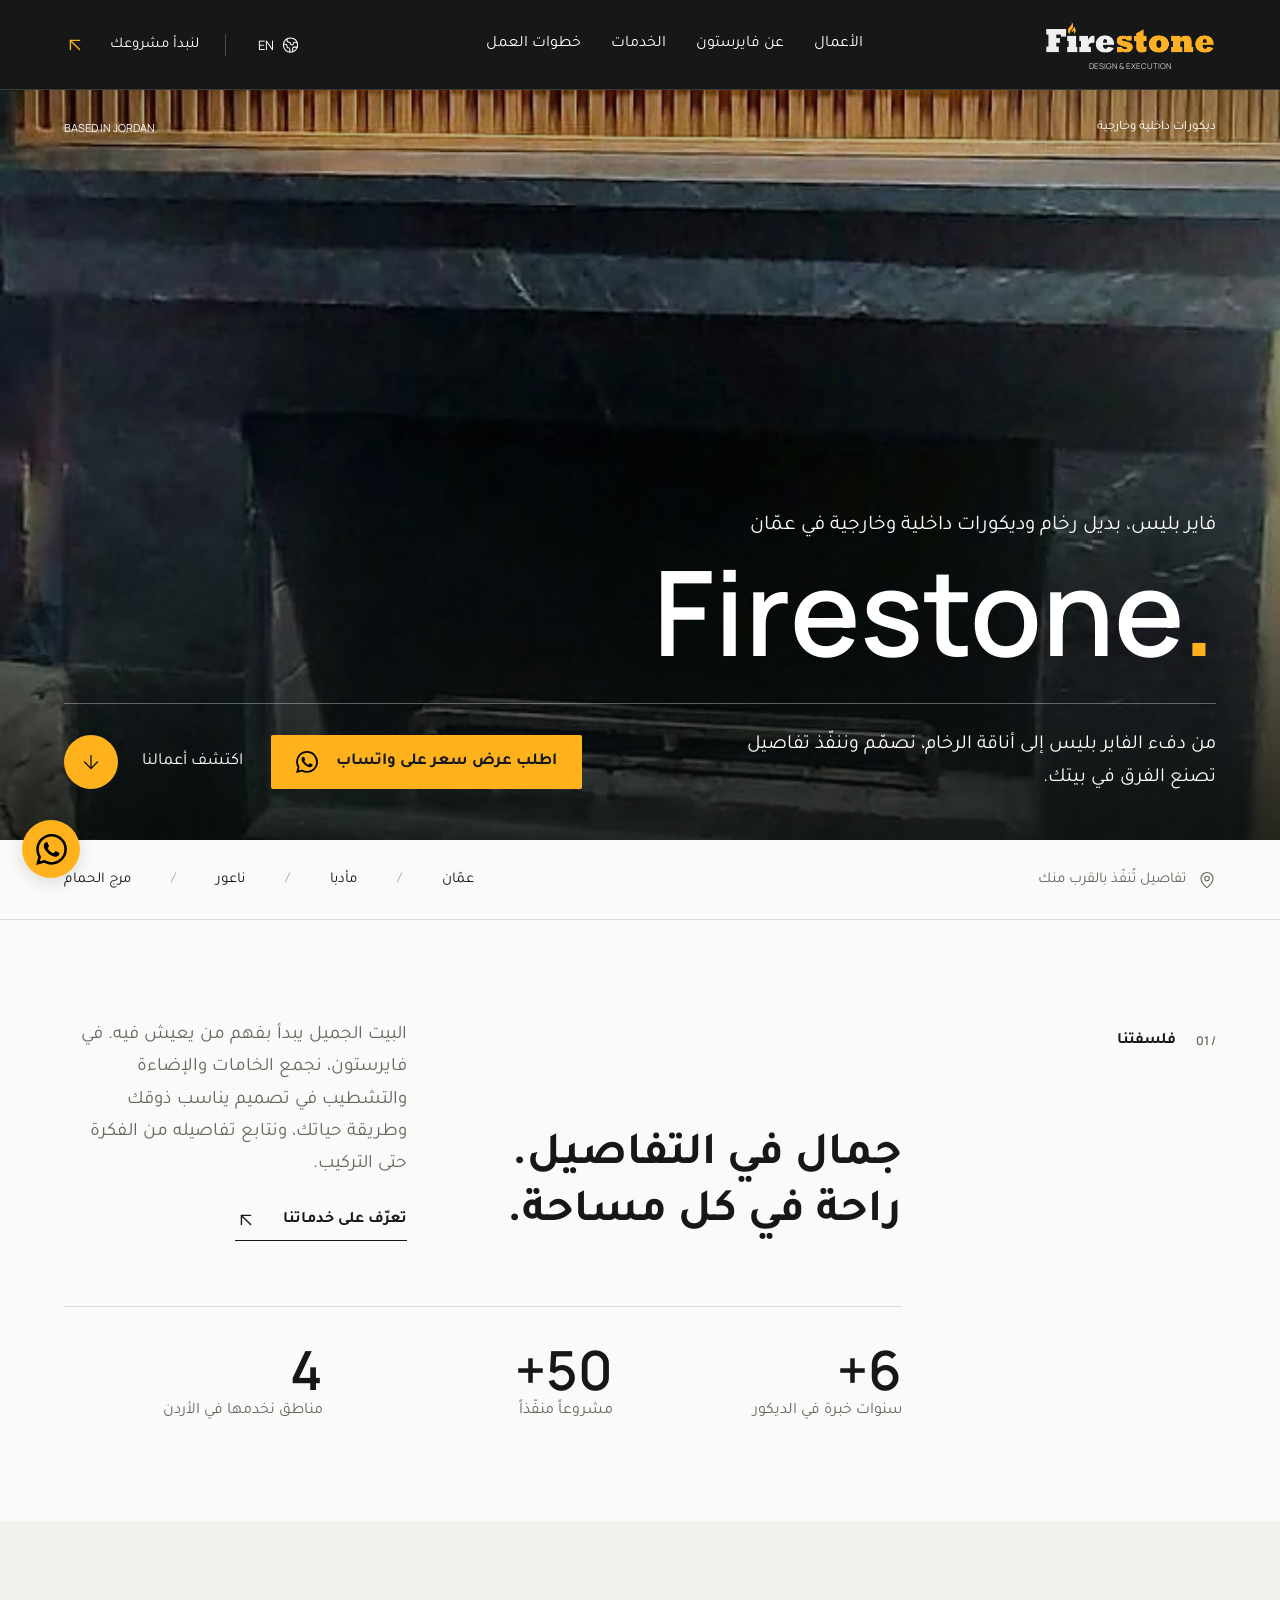
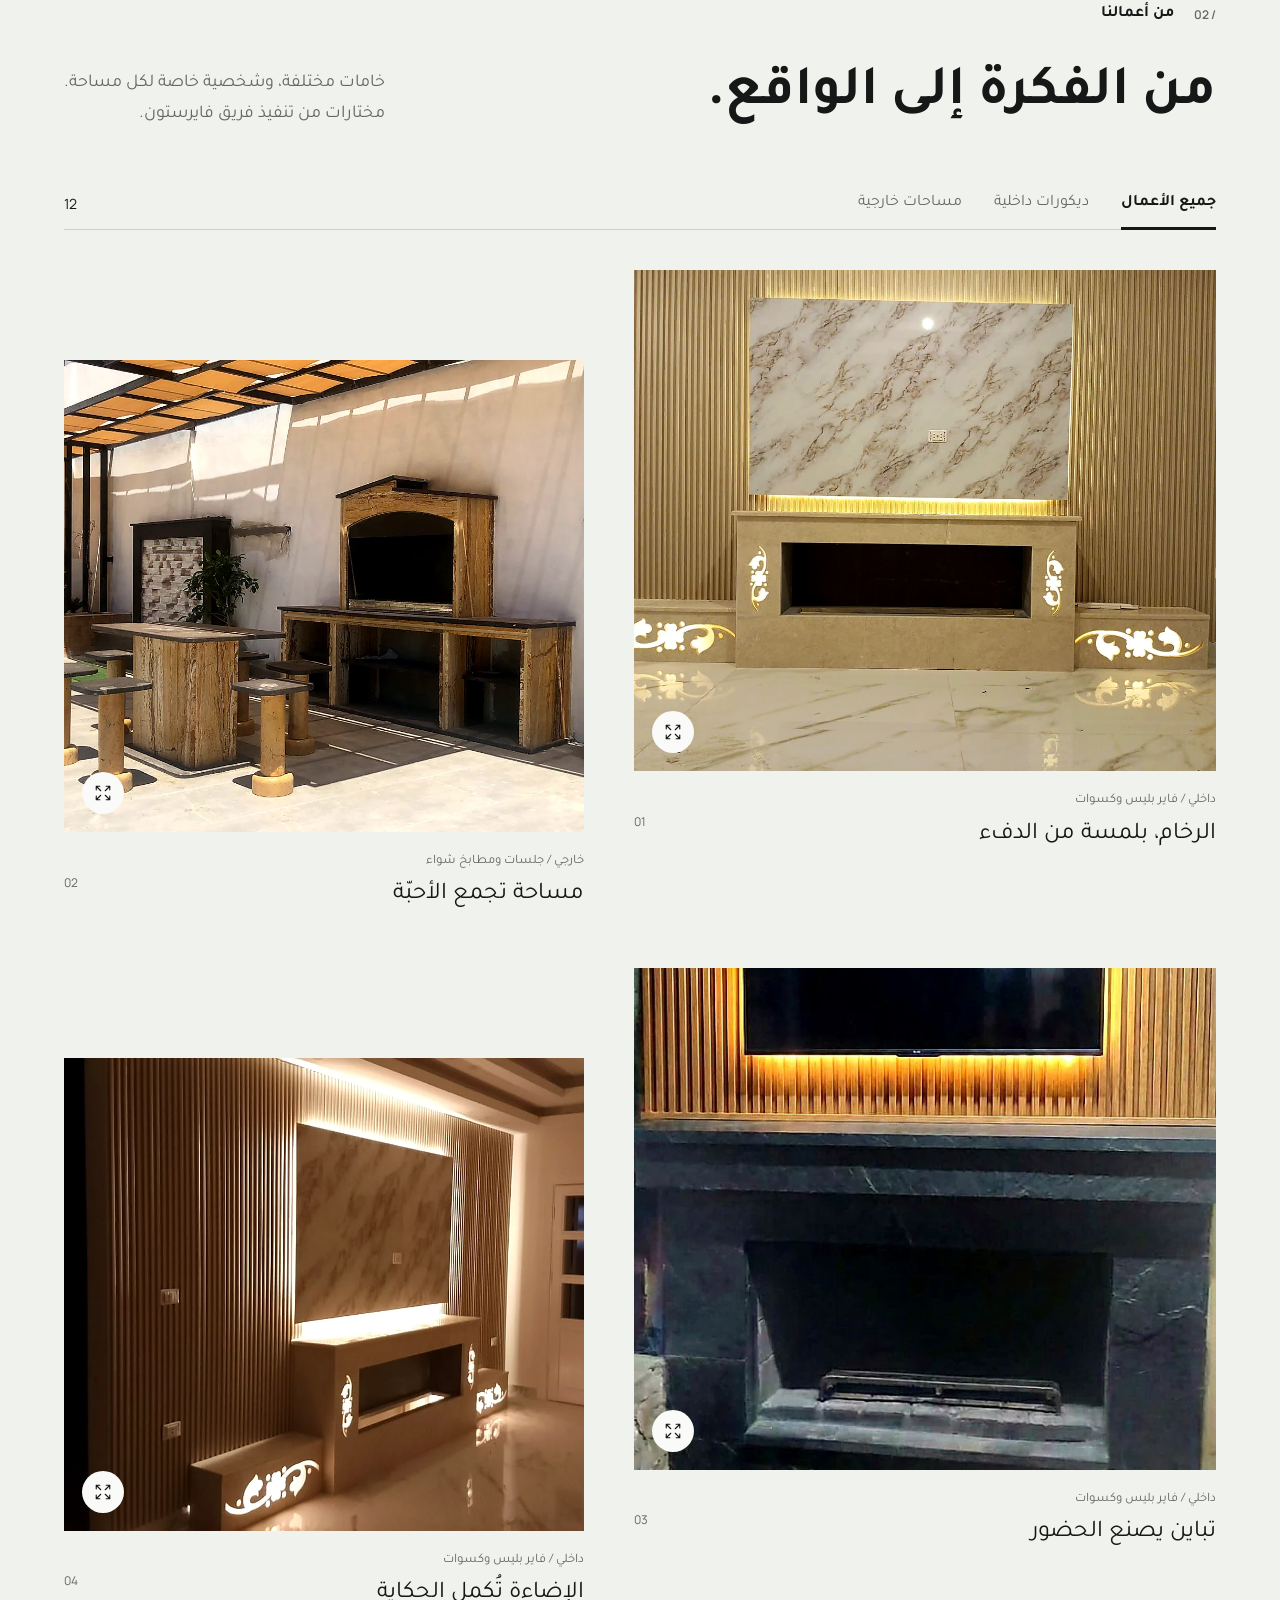
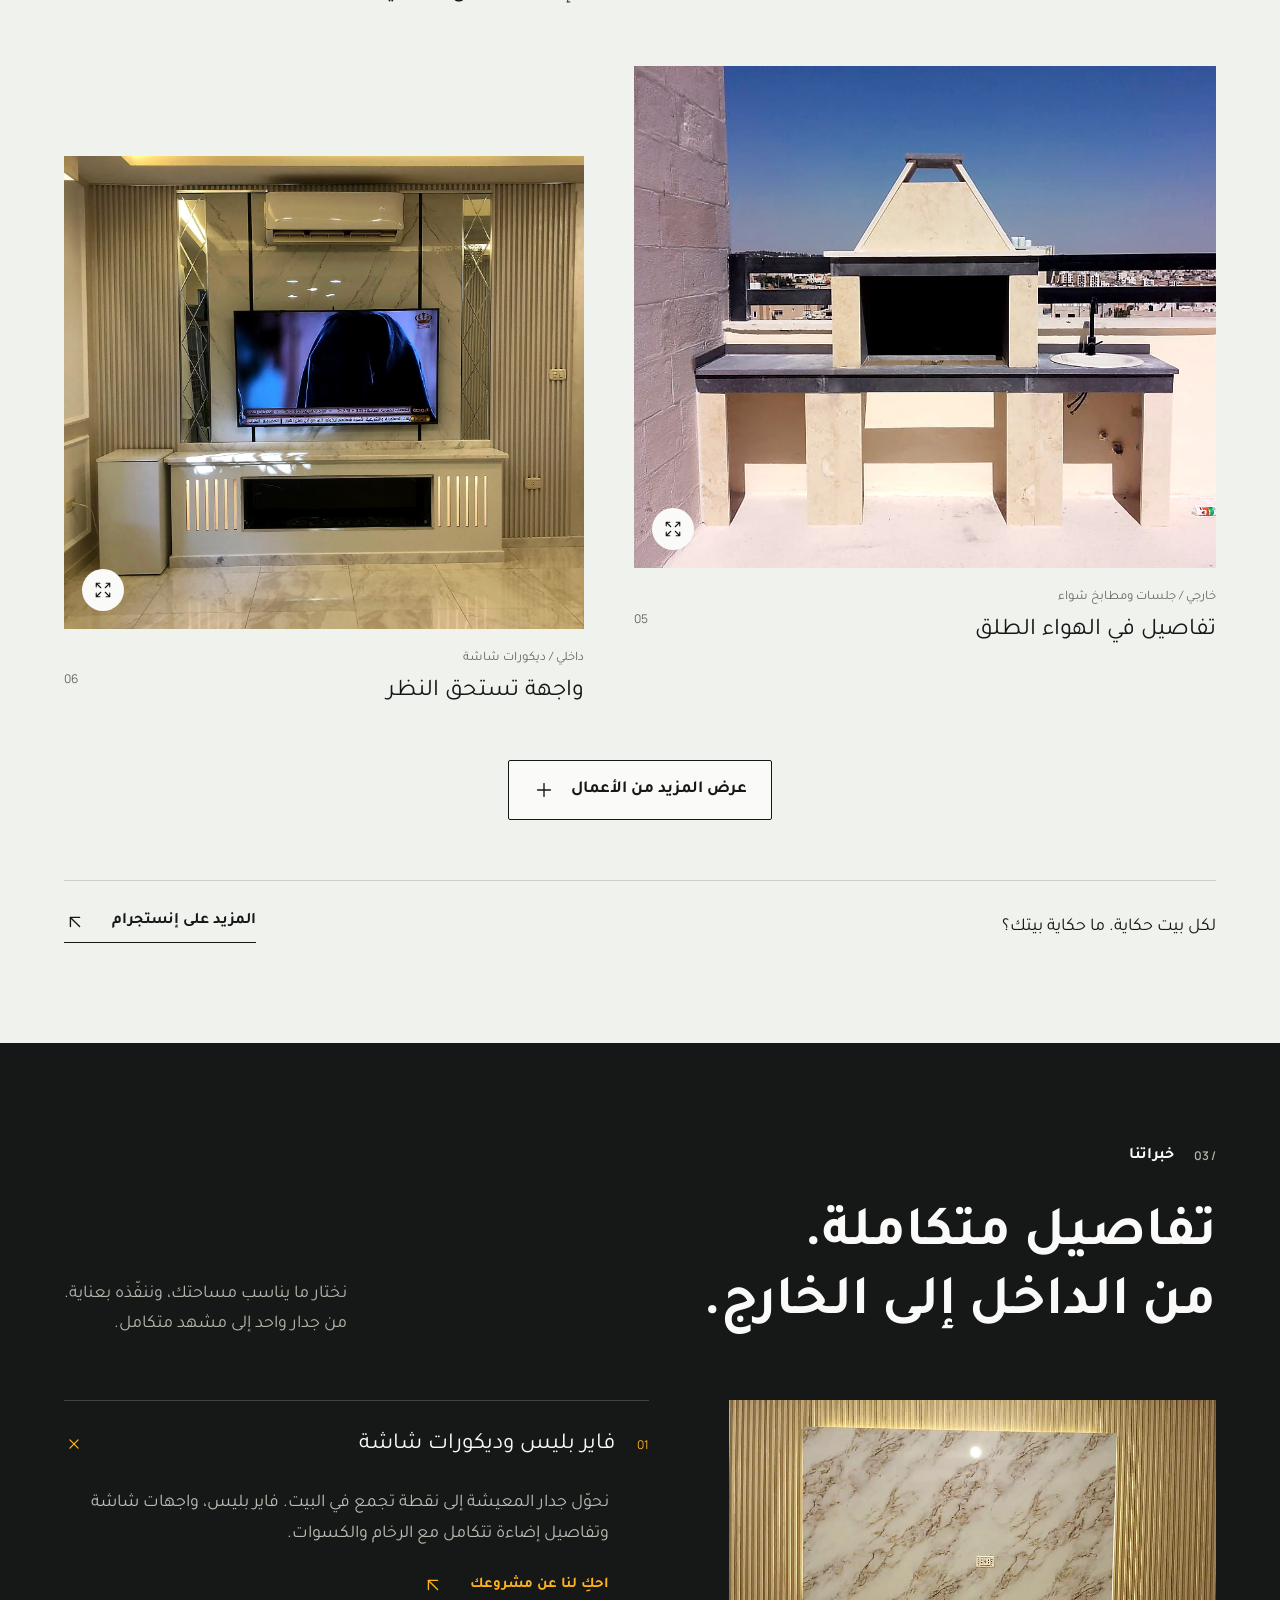
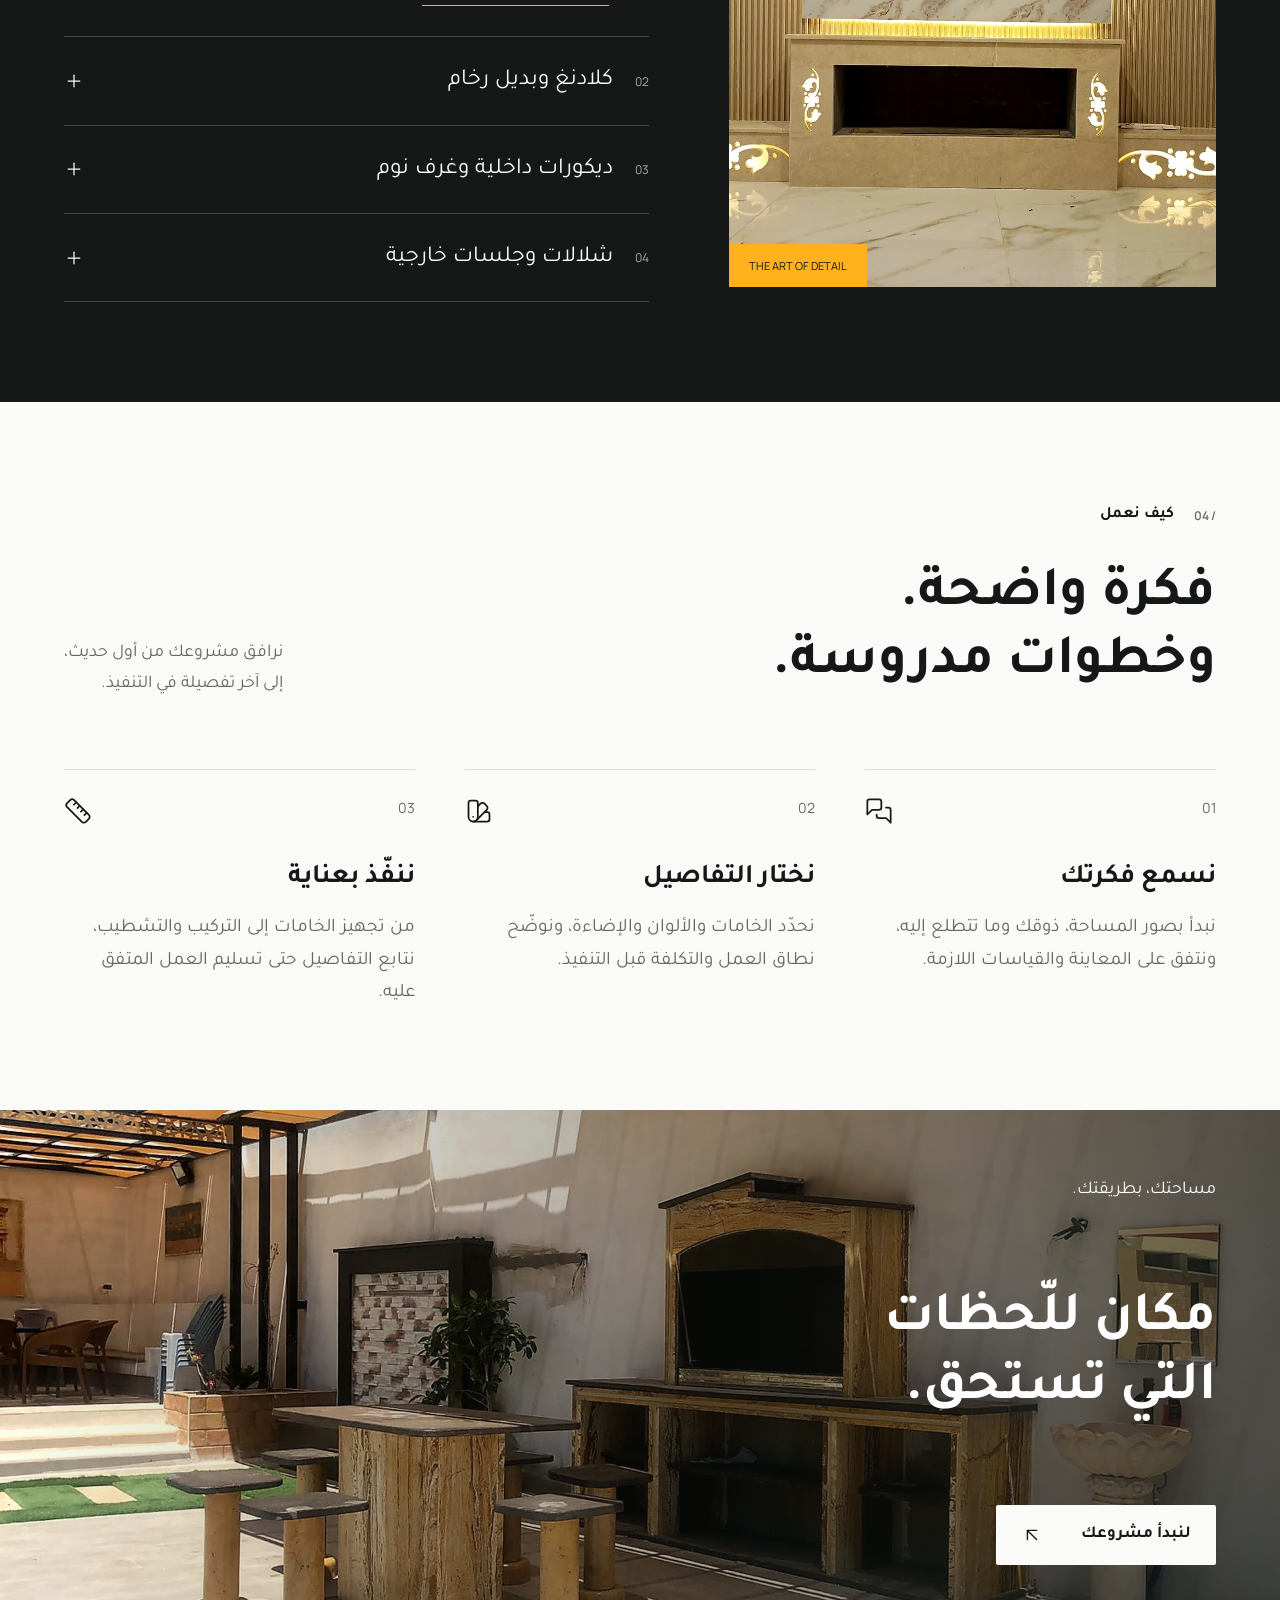
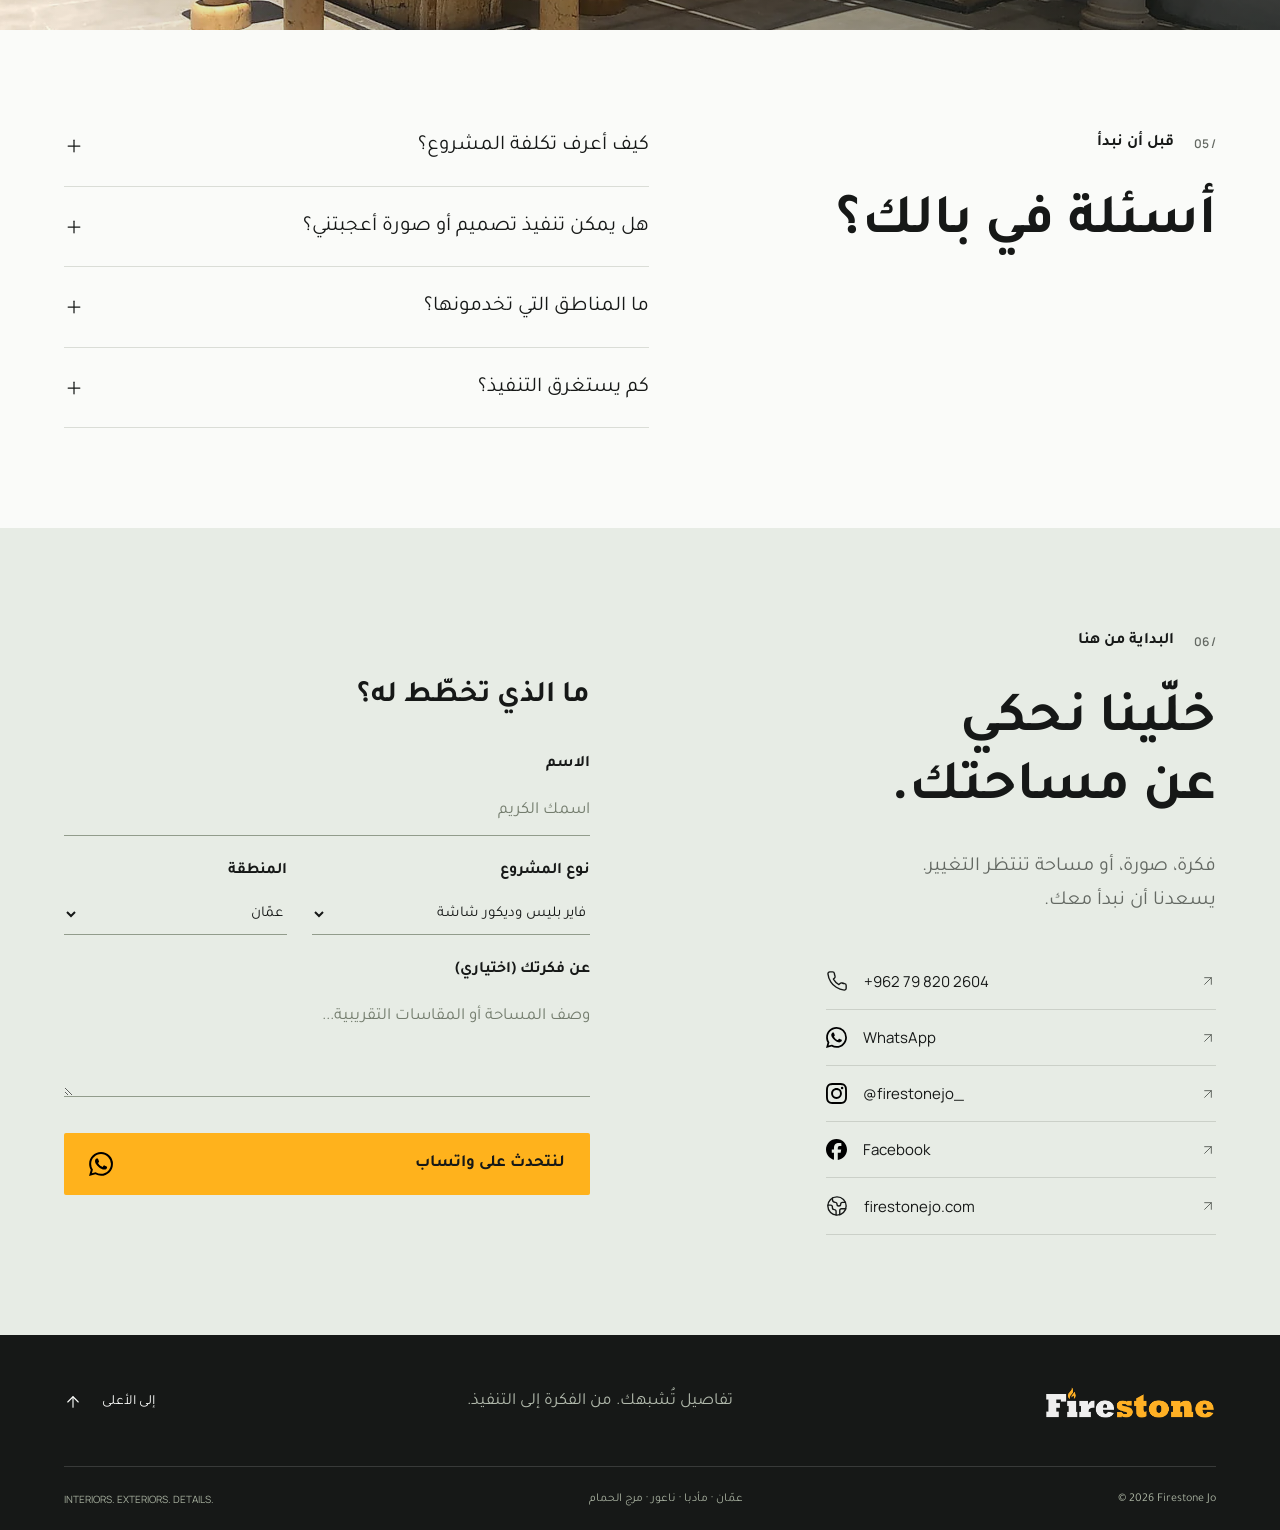
==== index.html @ 75e91083 "Add experience and project count stats to the about section Co-Authored-By: Claude Opus 5.5 (1M cont" ====
<!doctype html>
<html lang="ar" dir="rtl">
  <head>
    <meta charset="utf-8" />
    <meta name="viewport" content="width=device-width, initial-scale=1" />
    <meta name="theme-color" content="#161817" />
    <title>فاير بليس وبديل رخام وديكورات في عمّان | Firestone Jo</title>
    <meta
      name="description"
      content="فايرستون للديكور: تصميم وتنفيذ فاير بليس، ديكورات شاشة، كلادنغ وبديل رخام، وجلسات ومطابخ شواء خارجية. نخدم عمّان ومأدبا وناعور ومرج الحمام. اطلب عرضك عبر واتساب."
    />
    <meta
      property="og:title"
      content="Firestone Jo | Interior & Exterior Design"
    />
    <meta
      property="og:description"
      content="Considered spaces. Distinctive details. Interior and exterior decor, designed and installed in Jordan."
    />
    <meta
      property="og:image"
      content="https://firestonejo.com/assets/work-33-hero.webp"
    />
    <meta property="og:url" content="https://firestonejo.com/" />
    <meta property="og:type" content="website" />
    <meta property="og:locale" content="ar_JO" />
    <meta property="og:locale:alternate" content="en_US" />
    <meta property="og:site_name" content="Firestone Jo" />
    <link rel="canonical" href="https://firestonejo.com/" />
    <link rel="alternate" hreflang="ar" href="https://firestonejo.com/" />
    <link rel="alternate" hreflang="en" href="https://firestonejo.com/?lang=en" />
    <link rel="alternate" hreflang="x-default" href="https://firestonejo.com/" />
    <link rel="icon" href="assets/firestone-logo-mark.png" />
    <link
      rel="preload"
      href="assets/tajawal-regular.woff2"
      as="font"
      type="font/woff2"
      crossorigin
    />
    <link rel="preload" href="assets/work-33-hero.webp" as="image" />
    <link rel="stylesheet" href="styles.css" />
    <script type="application/ld+json">
{
  "@context": "https://schema.org",
  "@graph": [
    {
      "@type": "HomeAndConstructionBusiness",
      "@id": "https://firestonejo.com/#business",
      "name": "Firestone Jo",
      "alternateName": "فايرستون للديكور",
      "description": "تصميم وتنفيذ فاير بليس، ديكورات شاشة، كلادنغ وبديل رخام، وديكورات داخلية وخارجية في الأردن.",
      "url": "https://firestonejo.com/",
      "logo": "https://firestonejo.com/assets/firestone-logo-full.png",
      "image": "https://firestonejo.com/assets/work-33-hero.webp",
      "telephone": "+962798202604",
      "address": {
        "@type": "PostalAddress",
        "addressLocality": "Amman",
        "addressCountry": "JO"
      },
      "areaServed": [
        {
          "@type": "City",
          "name": "Amman"
        },
        {
          "@type": "City",
          "name": "Madaba"
        },
        {
          "@type": "City",
          "name": "Naour"
        },
        {
          "@type": "City",
          "name": "Marj Al-Hamam"
        }
      ],
      "sameAs": [
        "https://www.instagram.com/firestonejo_/",
        "https://facebook.com/profile.php?id=61588688032575"
      ],
      "contactPoint": {
        "@type": "ContactPoint",
        "telephone": "+962798202604",
        "contactType": "customer service",
        "availableLanguage": [
          "ar",
          "en"
        ]
      },
      "hasOfferCatalog": {
        "@type": "OfferCatalog",
        "name": "خدمات فايرستون",
        "itemListElement": [
          {
            "@type": "Offer",
            "itemOffered": {
              "@type": "Service",
              "name": "فاير بليس وديكورات شاشة"
            }
          },
          {
            "@type": "Offer",
            "itemOffered": {
              "@type": "Service",
              "name": "كلادنغ وبديل رخام"
            }
          },
          {
            "@type": "Offer",
            "itemOffered": {
              "@type": "Service",
              "name": "ديكورات داخلية وغرف نوم"
            }
          },
          {
            "@type": "Offer",
            "itemOffered": {
              "@type": "Service",
              "name": "شلالات وجلسات ومطابخ شواء خارجية"
            }
          }
        ]
      }
    },
    {
      "@type": "FAQPage",
      "mainEntity": [
        {
          "@type": "Question",
          "name": "كيف أعرف تكلفة المشروع؟",
          "acceptedAnswer": {
            "@type": "Answer",
            "text": "تعتمد التكلفة على المقاسات والخامات وتفاصيل التنفيذ. أرسل لنا صور المساحة والمقاسات التقريبية، لنناقش الخيارات ونحدّد ما يلزم لتقديم عرض مناسب."
          }
        },
        {
          "@type": "Question",
          "name": "هل يمكن تنفيذ تصميم أو صورة أعجبتني؟",
          "acceptedAnswer": {
            "@type": "Answer",
            "text": "بالتأكيد، شاركنا الصورة أو الفكرة. نراجع ملاءمتها للمساحة والخامات المتاحة ونقترح التفاصيل القابلة للتنفيذ."
          }
        },
        {
          "@type": "Question",
          "name": "ما المناطق التي تخدمونها؟",
          "acceptedAnswer": {
            "@type": "Answer",
            "text": "نعمل في عمّان ومأدبا وناعور ومرج الحمام. إذا كان مشروعك في منطقة أخرى، تواصل معنا لنتأكد من إمكانية خدمتك."
          }
        },
        {
          "@type": "Question",
          "name": "كم يستغرق التنفيذ؟",
          "acceptedAnswer": {
            "@type": "Answer",
            "text": "تختلف المدة بحسب حجم العمل وتوفر الخامات وجاهزية الموقع. نوضّح الجدول المتوقع بعد الاتفاق على تفاصيل مشروعك."
          }
        }
      ]
    }
  ]
}
    </script>
    <script src="assets/lucide.min.js" defer></script>
    <script src="assets/supabase.js" defer></script>
    <script src="cms-config.js" defer></script>
    <script src="cms.js" defer></script>
    <script src="script.js" defer></script>
    <script src="/_vercel/insights/script.js" defer></script>
  </head>
  <body>
    <a class="skip-link" href="#work" data-i18n="skip">انتقل إلى الأعمال</a>
    <header class="site-header">
      <a class="brand" href="#top" aria-label="Firestone Jo"
        ><img
          src="assets/firestone-logo-mark.png"
          alt="Firestone"
          width="194"
          height="43"
        /><span class="brand-sub" lang="en" dir="ltr"
          >DESIGN & EXECUTION</span
        ></a
      >
      <nav
        class="main-nav"
        id="main-nav"
        aria-label="التنقل الرئيسي"
        data-label="navigation"
      >
        <a href="#work" data-i18n="navWork">الأعمال</a
        ><a href="#about" data-i18n="navAbout">عن فايرستون</a
        ><a href="#services" data-i18n="navServices">الخدمات</a
        ><a href="#process" data-i18n="navProcess">خطوات العمل</a
        ><a class="mobile-contact" href="#contact" data-i18n="startProject"
          >لنبدأ مشروعك</a
        >
      </nav>
      <div class="header-actions">
        <button
          class="lang-toggle"
          type="button"
          data-lang-toggle
          aria-label="Switch to English"
        >
          <i data-lucide="globe-2"></i><span>EN</span></button
        ><a class="header-cta" href="#contact"
          ><span data-i18n="startProject">لنبدأ مشروعك</span
          ><i data-lucide="arrow-up-right" class="directional"></i></a
        ><button
          class="menu-toggle icon-button"
          type="button"
          aria-controls="main-nav"
          aria-expanded="false"
          aria-label="فتح القائمة"
          data-label="menu"
        >
          <i data-lucide="menu"></i>
        </button>
      </div>
    </header>
    <main id="top">
      <section class="hero" aria-label="Firestone">
        <div class="hero-slideshow" aria-hidden="true">
          <picture class="hero-slide is-active">
            <source media="(max-width: 660px)" srcset="assets/work-24.webp" />
            <img
              src="assets/work-33-hero.webp"
              width="1920"
              height="1080"
              alt=""
              fetchpriority="high"
            />
          </picture>
          <img
            class="hero-slide"
            src="assets/work-14-hero.webp"
            width="1920"
            height="1080"
            alt=""
            decoding="async"
          />
          <img
            class="hero-slide"
            src="assets/work-31-hero.webp"
            width="1920"
            height="1080"
            alt=""
            decoding="async"
          />
          <img
            class="hero-slide"
            src="assets/work-37-hero.webp"
            width="1920"
            height="1080"
            alt=""
            decoding="async"
          />
          <img
            class="hero-slide"
            src="assets/work-27-hero.webp"
            width="1920"
            height="1080"
            alt=""
            decoding="async"
          />
        </div>
        <div class="hero-shade"></div>
        <div class="hero-top">
          <span data-i18n="heroEyebrow">ديكورات داخلية وخارجية</span
          ><span lang="en" dir="ltr">BASED IN JORDAN</span>
        </div>
        <div class="hero-content">
          <h1 class="hero-overline" data-i18n="heroOverline">
              فاير بليس، بديل رخام وديكورات داخلية وخارجية في عمّان
            </h1>
            <p class="hero-wordmark" lang="en" dir="ltr" aria-hidden="true">
              Firestone<span class="brand-dot">.</span>
            </p>
          <div class="hero-bottom">
            <p data-i18n="heroCopy">
              من دفء الفاير بليس إلى أناقة الرخام، نصمّم وننفّذ تفاصيل تصنع
              الفرق في بيتك.
            </p>
            <div class="hero-actions">
                <a
                  class="btn btn-yellow hero-whatsapp"
                  href="https://wa.me/962798202604"
                  target="_blank"
                  rel="noopener noreferrer"
                  data-wa-source="hero"
                  ><span data-i18n="heroWhatsapp">اطلب عرض سعر على واتساب</span
                  ><img src="assets/whatsapp.svg" alt="" width="22" height="22"
                /></a>
                <a class="hero-link" href="#work"
                  ><span data-i18n="exploreWork">اكتشف أعمالنا</span
                  ><span class="round-arrow"><i data-lucide="arrow-down"></i></span
                ></a>
              </div>
          </div>
        </div>
      </section>
      <div class="area-strip">
        <span class="area-label"
          ><i data-lucide="map-pin"></i
          ><span data-i18n="madeLocally">تفاصيل تُنفّذ بالقرب منك</span></span
        >
        <div>
          <span data-i18n="amman">عمّان</span
          ><span data-i18n="madaba">مأدبا</span
          ><span data-i18n="naour">ناعور</span
          ><span data-i18n="marj">مرج الحمام</span>
        </div>
      </div>
      <section id="about" class="about section">
        <p class="section-kicker">
          <span class="section-number">01 /</span
          ><span data-i18n="aboutKicker">فلسفتنا</span>
        </p>
        <div class="about-content">
          <h2 data-i18n="aboutTitle">
            جمال في التفاصيل.<br />راحة في كل مساحة.
          </h2>
          <div class="about-description">
            <p data-i18n="aboutCopy">
              البيت الجميل يبدأ بفهم من يعيش فيه. في فايرستون، نجمع الخامات
              والإضاءة والتشطيب في تصميم يناسب ذوقك وطريقة حياتك، ونتابع تفاصيله
              من الفكرة حتى التركيب.
            </p>
            <a class="text-link" href="#services"
              ><span data-i18n="ourExpertise">تعرّف على خدماتنا</span
              ><i data-lucide="arrow-up-right" class="directional"></i
            ></a>
          </div>
        </div>
        <dl class="about-stats">
          <div>
            <dt data-i18n="statYears">سنوات خبرة في الديكور</dt>
            <dd><span dir="ltr">+6</span></dd>
          </div>
          <div>
            <dt data-i18n="statProjects">مشروعاً منفّذاً</dt>
            <dd><span dir="ltr">+50</span></dd>
          </div>
          <div>
            <dt data-i18n="statAreas">مناطق نخدمها في الأردن</dt>
            <dd><span dir="ltr">4</span></dd>
          </div>
        </dl>
      </section>
      <section id="work" class="work section">
        <div class="section-heading">
          <div>
            <p class="section-kicker">
              <span class="section-number">02 /</span
              ><span data-i18n="workKicker">من أعمالنا</span>
            </p>
            <h2 data-i18n="workTitle">من الفكرة إلى الواقع.</h2>
          </div>
          <p class="section-description" data-i18n="workDescription">
            خامات مختلفة، وشخصية خاصة لكل مساحة.<br />مختارات من تنفيذ فريق
            فايرستون.
          </p>
        </div>
        <div class="work-toolbar">
          <div
            class="filters"
            role="group"
            aria-label="تصنيف الأعمال"
            data-label="filters"
          >
            <button
              type="button"
              class="filter is-active"
              data-filter="all"
              aria-pressed="true"
              data-i18n="filterAll"
            >
              جميع الأعمال</button
            ><button
              type="button"
              class="filter"
              data-filter="interior"
              aria-pressed="false"
              data-i18n="filterInterior"
            >
              ديكورات داخلية</button
            ><button
              type="button"
              class="filter"
              data-filter="outdoor"
              aria-pressed="false"
              data-i18n="filterOutdoor"
            >
              مساحات خارجية
            </button>
          </div>
          <span class="work-count" aria-live="polite" dir="ltr">12</span>
        </div>
        <div class="project-grid">
          <article class="project" data-category="interior">
            <button
              class="project-image"
              type="button"
              data-project="0"
              aria-label="عرض مشروع الرخام والإضاءة"
              data-label="project0"
            >
              <img
                src="assets/work-33.webp"
                alt="فاير بليس رخامي مع كسوة مخططة وإضاءة مخفية"
                data-alt="alt0"
                width="1080"
                height="1350"
                loading="lazy"
              /><span class="image-open"><i data-lucide="expand"></i></span>
            </button>
            <div class="project-caption">
              <div>
                <p data-i18n="interiorTag">داخلي / فاير بليس وكسوات</p>
                <h3 data-i18n="projectTitle0">الرخام، بلمسة من الدفء</h3>
              </div>
              <span class="project-index">01</span>
            </div>
          </article>
          <article class="project" data-category="outdoor">
            <button
              class="project-image"
              type="button"
              data-project="1"
              aria-label="عرض مشروع الجلسة الخارجية"
              data-label="project1"
            >
              <img
                src="assets/work-14.webp"
                alt="جلسة خارجية مع طاولة رخام ومطبخ شواء"
                data-alt="alt1"
                width="1080"
                height="1350"
                loading="lazy"
              /><span class="image-open"><i data-lucide="expand"></i></span>
            </button>
            <div class="project-caption">
              <div>
                <p data-i18n="outdoorTag">خارجي / جلسات ومطابخ شواء</p>
                <h3 data-i18n="projectTitle1">مساحة تجمع الأحبّة</h3>
              </div>
              <span class="project-index">02</span>
            </div>
          </article>
          <article class="project" data-category="interior">
            <button
              class="project-image"
              type="button"
              data-project="2"
              aria-label="عرض مشروع الرخام الداكن"
              data-label="project2"
            >
              <img
                src="assets/work-24.webp"
                alt="فاير بليس رخامي داكن أسفل شاشة وكسوة خشبية"
                data-alt="alt2"
                width="1080"
                height="1350"
                loading="lazy"
              /><span class="image-open"><i data-lucide="expand"></i></span>
            </button>
            <div class="project-caption">
              <div>
                <p data-i18n="interiorTag">داخلي / فاير بليس وكسوات</p>
                <h3 data-i18n="projectTitle2">تباين يصنع الحضور</h3>
              </div>
              <span class="project-index">03</span>
            </div>
          </article>
          <article class="project" data-category="interior">
            <button
              class="project-image"
              type="button"
              data-project="3"
              aria-label="عرض مشروع الإضاءة المخفية"
              data-label="project3"
            >
              <img
                src="assets/work-31.webp"
                alt="واجهة رخامية محاطة بإضاءة مخفية وكلادنغ"
                data-alt="alt3"
                width="1080"
                height="1350"
                loading="lazy"
              /><span class="image-open"><i data-lucide="expand"></i></span>
            </button>
            <div class="project-caption">
              <div>
                <p data-i18n="interiorTag">داخلي / فاير بليس وكسوات</p>
                <h3 data-i18n="projectTitle3">الإضاءة تُكمل الحكاية</h3>
              </div>
              <span class="project-index">04</span>
            </div>
          </article>
          <article class="project" data-category="outdoor">
            <button
              class="project-image"
              type="button"
              data-project="4"
              aria-label="عرض مشروع السطح"
              data-label="project4"
            >
              <img
                src="assets/work-37.webp"
                alt="شواء رخامي مع حوض على سطح مفتوح"
                data-alt="alt4"
                width="1080"
                height="1350"
                loading="lazy"
              /><span class="image-open"><i data-lucide="expand"></i></span>
            </button>
            <div class="project-caption">
              <div>
                <p data-i18n="outdoorTag">خارجي / جلسات ومطابخ شواء</p>
                <h3 data-i18n="projectTitle4">تفاصيل في الهواء الطلق</h3>
              </div>
              <span class="project-index">05</span>
            </div>
          </article>
          <article class="project" data-category="interior">
            <button
              class="project-image"
              type="button"
              data-project="5"
              aria-label="عرض مشروع ديكور الشاشة"
              data-label="project5"
            >
              <img
                src="assets/work-27.webp"
                alt="ديكور شاشة من الرخام والكسوات مع تفاصيل مرايا"
                data-alt="alt5"
                width="1080"
                height="1350"
                loading="lazy"
              /><span class="image-open"><i data-lucide="expand"></i></span>
            </button>
            <div class="project-caption">
              <div>
                <p data-i18n="tvTag">داخلي / ديكورات شاشة</p>
                <h3 data-i18n="projectTitle5">واجهة تستحق النظر</h3>
              </div>
              <span class="project-index">06</span>
              </div>
            </article>
            <article class="project" data-category="interior">
              <button
                class="project-image"
                type="button"
                data-project="6"
                aria-label="عرض: حجر طبيعي ودفء النار"
                data-label="project6"
              >
                <img
                  src="assets/work-12.webp"
                  alt="فاير بليس مع كسوة حجر طبيعي ورفوف مضاءة"
                  data-alt="alt6"
                  width="1080"
                  height="1350"
                  loading="lazy"
                /><span class="image-open"><i data-lucide="expand"></i></span>
              </button>
              <div class="project-caption">
                <div>
                  <p data-i18n="interiorTag">داخلي / فاير بليس وكسوات</p>
                  <h3 data-i18n="projectTitle6">حجر طبيعي ودفء النار</h3>
                </div>
                <span class="project-index">07</span>
              </div>
            </article>
            <article class="project" data-category="outdoor">
              <button
                class="project-image"
                type="button"
                data-project="7"
                aria-label="عرض: أمسية تحت الأضواء"
                data-label="project7"
              >
                <img
                  src="assets/work-17.webp"
                  alt="جلسة خارجية مع شواء حجري وإضاءة دافئة وأزهار"
                  data-alt="alt7"
                  width="1080"
                  height="1350"
                  loading="lazy"
                /><span class="image-open"><i data-lucide="expand"></i></span>
              </button>
              <div class="project-caption">
                <div>
                  <p data-i18n="outdoorTag">خارجي / جلسات ومطابخ شواء</p>
                  <h3 data-i18n="projectTitle7">أمسية تحت الأضواء</h3>
                </div>
                <span class="project-index">08</span>
              </div>
            </article>
            <article class="project" data-category="interior">
              <button
                class="project-image"
                type="button"
                data-project="8"
                aria-label="عرض: بياض الرخام بهدوء"
                data-label="project8"
              >
                <img
                  src="assets/work-26.webp"
                  alt="فاير بليس أبيض بنقشة رخام وإضاءة جانبية"
                  data-alt="alt8"
                  width="1080"
                  height="1350"
                  loading="lazy"
                /><span class="image-open"><i data-lucide="expand"></i></span>
              </button>
              <div class="project-caption">
                <div>
                  <p data-i18n="interiorTag">داخلي / فاير بليس وكسوات</p>
                  <h3 data-i18n="projectTitle8">بياض الرخام بهدوء</h3>
                </div>
                <span class="project-index">09</span>
              </div>
            </article>
            <article class="project" data-category="interior">
              <button
                class="project-image"
                type="button"
                data-project="9"
                aria-label="عرض: رخام وخشب في مشهد واحد"
                data-label="project9"
              >
                <img
                  src="assets/work-30.webp"
                  alt="جدار شاشة من بديل الرخام مع كسوة خشبية وإضاءة مخفية"
                  data-alt="alt9"
                  width="1080"
                  height="1350"
                  loading="lazy"
                /><span class="image-open"><i data-lucide="expand"></i></span>
              </button>
              <div class="project-caption">
                <div>
                  <p data-i18n="tvTag">داخلي / ديكورات شاشة</p>
                  <h3 data-i18n="projectTitle9">رخام وخشب في مشهد واحد</h3>
                </div>
                <span class="project-index">10</span>
              </div>
            </article>
            <article class="project" data-category="outdoor">
              <button
                class="project-image"
                type="button"
                data-project="10"
                aria-label="عرض: ركن الشواء المثالي"
                data-label="project10"
              >
                <img
                  src="assets/work-38.webp"
                  alt="شواء خارجي حجري في ساحة منزلية"
                  data-alt="alt10"
                  width="1080"
                  height="1350"
                  loading="lazy"
                /><span class="image-open"><i data-lucide="expand"></i></span>
              </button>
              <div class="project-caption">
                <div>
                  <p data-i18n="outdoorTag">خارجي / جلسات ومطابخ شواء</p>
                  <h3 data-i18n="projectTitle10">ركن الشواء المثالي</h3>
                </div>
                <span class="project-index">11</span>
              </div>
            </article>
            <article class="project" data-category="interior">
              <button
                class="project-image"
                type="button"
                data-project="11"
                aria-label="عرض: خطوط داكنة بأناقة"
                data-label="project11"
              >
                <img
                  src="assets/work-20.webp"
                  alt="وحدة شاشة بكسوة خشبية داكنة ورف زجاجي مضاء"
                  data-alt="alt11"
                  width="1080"
                  height="1350"
                  loading="lazy"
                /><span class="image-open"><i data-lucide="expand"></i></span>
              </button>
              <div class="project-caption">
                <div>
                  <p data-i18n="tvTag">داخلي / ديكورات شاشة</p>
                  <h3 data-i18n="projectTitle11">خطوط داكنة بأناقة</h3>
                </div>
                <span class="project-index">12</span>
              </div>
            </article>
        </div>
        <button class="btn btn-light work-more" type="button" hidden>
            <span data-i18n="showMore">عرض المزيد من الأعمال</span
            ><i data-lucide="plus"></i>
          </button>
          <div class="work-footer">
          <span data-i18n="workFooter">لكل بيت حكاية. ما حكاية بيتك؟</span
          ><a
            class="text-link"
            href="https://www.instagram.com/firestonejo_/"
            target="_blank"
            rel="noopener noreferrer"
            ><span data-i18n="moreInstagram">المزيد على إنستجرام</span
            ><i data-lucide="arrow-up-right" class="directional"></i
          ></a>
        </div>
      </section>
      <section id="services" class="services section">
        <div class="section-heading">
          <div>
            <p class="section-kicker">
              <span class="section-number">03 /</span
              ><span data-i18n="servicesKicker">خبراتنا</span>
            </p>
            <h2 data-i18n="servicesTitle">
              تفاصيل متكاملة.<br />من الداخل إلى الخارج.
            </h2>
          </div>
          <p class="section-description" data-i18n="servicesDescription">
            نختار ما يناسب مساحتك، وننفّذه بعناية.<br />من جدار واحد إلى مشهد
            متكامل.
          </p>
        </div>
        <div class="services-layout">
          <div class="service-visual">
            <img
              id="service-image"
              src="assets/work-33.webp"
              alt="تفاصيل فاير بليس رخامي"
              width="1080"
              height="1350"
              loading="lazy"
            /><span lang="en">THE ART OF DETAIL</span>
          </div>
          <div class="service-list">
            <details class="service" open data-service="0">
              <summary>
                <span class="service-number">01</span>
                <h3 data-i18n="service0Title">فاير بليس وديكورات شاشة</h3>
                <i data-lucide="plus"></i>
              </summary>
              <div class="service-body">
                <p data-i18n="service0Copy">
                  نحوّل جدار المعيشة إلى نقطة تجمع في البيت. فاير بليس، واجهات
                  شاشة وتفاصيل إضاءة تتكامل مع الرخام والكسوات.
                </p>
                <a
                  href="#contact"
                  class="text-link"
                  data-service-choice="fireplace"
                  ><span data-i18n="discussProject">احكِ لنا عن مشروعك</span
                  ><i data-lucide="arrow-up-right" class="directional"></i
                ></a>
              </div>
            </details>
            <details class="service" data-service="1">
              <summary>
                <span class="service-number">02</span>
                <h3 data-i18n="service1Title">كلادنغ وبديل رخام</h3>
                <i data-lucide="plus"></i>
              </summary>
              <div class="service-body">
                <p data-i18n="service1Copy">
                  كسوات وبديل رخام بألوان وملامس تناسب المكان. نوازن بين جمال
                  الخامة، توزيعها وتفاصيل التشطيب.
                </p>
                <a
                  href="#contact"
                  class="text-link"
                  data-service-choice="cladding"
                  ><span data-i18n="discussProject">احكِ لنا عن مشروعك</span
                  ><i data-lucide="arrow-up-right" class="directional"></i
                ></a>
              </div>
            </details>
            <details class="service" data-service="2">
              <summary>
                <span class="service-number">03</span>
                <h3 data-i18n="service2Title">ديكورات داخلية وغرف نوم</h3>
                <i data-lucide="plus"></i>
              </summary>
              <div class="service-body">
                <p data-i18n="service2Copy">
                  خلفيات أسرّة، جدران مميّزة وديكورات فوم. نرتّب التفاصيل بما
                  يناسب أبعاد الغرفة ويمنحها طابعاً هادئاً ومتناسقاً.
                </p>
                <a
                  href="#contact"
                  class="text-link"
                  data-service-choice="interior"
                  ><span data-i18n="discussProject">احكِ لنا عن مشروعك</span
                  ><i data-lucide="arrow-up-right" class="directional"></i
                ></a>
              </div>
            </details>
            <details class="service" data-service="3">
              <summary>
                <span class="service-number">04</span>
                <h3 data-i18n="service3Title">شلالات وجلسات خارجية</h3>
                <i data-lucide="plus"></i>
              </summary>
              <div class="service-body">
                <p data-i18n="service3Copy">
                  جلسات رخامية، شلالات ومطابخ شواء تجعل المساحة الخارجية جزءاً
                  من يومك، بتصميم يلائم المكان واستخدامه.
                </p>
                <a
                  href="#contact"
                  class="text-link"
                  data-service-choice="outdoor"
                  ><span data-i18n="discussProject">احكِ لنا عن مشروعك</span
                  ><i data-lucide="arrow-up-right" class="directional"></i
                ></a>
              </div>
            </details>
          </div>
        </div>
      </section>
      <section id="process" class="process section">
        <div class="section-heading">
          <div>
            <p class="section-kicker">
              <span class="section-number">04 /</span
              ><span data-i18n="processKicker">كيف نعمل</span>
            </p>
            <h2 data-i18n="processTitle">فكرة واضحة.<br />وخطوات مدروسة.</h2>
          </div>
          <p class="section-description" data-i18n="processDescription">
            نرافق مشروعك من أول حديث،<br />إلى آخر تفصيلة في التنفيذ.
          </p>
        </div>
        <div class="steps">
          <article>
            <span class="step-number">01</span
            ><i data-lucide="messages-square"></i>
            <h3 data-i18n="step0Title">نسمع فكرتك</h3>
            <p data-i18n="step0Copy">
              نبدأ بصور المساحة، ذوقك وما تتطلع إليه، ونتفق على المعاينة
              والقياسات اللازمة.
            </p>
          </article>
          <article>
            <span class="step-number">02</span><i data-lucide="swatch-book"></i>
            <h3 data-i18n="step1Title">نختار التفاصيل</h3>
            <p data-i18n="step1Copy">
              نحدّد الخامات والألوان والإضاءة، ونوضّح نطاق العمل والتكلفة قبل
              التنفيذ.
            </p>
          </article>
          <article>
            <span class="step-number">03</span><i data-lucide="ruler"></i>
            <h3 data-i18n="step2Title">ننفّذ بعناية</h3>
            <p data-i18n="step2Copy">
              من تجهيز الخامات إلى التركيب والتشطيب، نتابع التفاصيل حتى تسليم
              العمل المتفق عليه.
            </p>
          </article>
        </div>
      </section>
      <section class="detail-banner">
        <img
          src="assets/work-14-hero.webp"
          alt="جلسة خارجية من تنفيذ فايرستون"
          data-alt="alt1"
          width="1920"
          height="1080"
          loading="lazy"
        />
        <div>
          <p data-i18n="bannerKicker">مساحتك، بطريقتك.</p>
          <h2 data-i18n="bannerTitle">مكان للّحظات<br />التي تستحق.</h2>
          <a class="btn btn-light" href="#contact"
            ><span data-i18n="startProject">لنبدأ مشروعك</span
            ><i data-lucide="arrow-up-right" class="directional"></i
          ></a>
        </div>
      </section>
      <section class="faq section">
        <div>
          <p class="section-kicker">
            <span class="section-number">05 /</span
            ><span data-i18n="faqKicker">قبل أن نبدأ</span>
          </p>
          <h2 data-i18n="faqTitle">أسئلة في بالك؟</h2>
        </div>
        <div class="faq-list">
          <details>
            <summary>
              <span data-i18n="faq0Question">كيف أعرف تكلفة المشروع؟</span
              ><i data-lucide="plus"></i>
            </summary>
            <p data-i18n="faq0Answer">
              تعتمد التكلفة على المقاسات والخامات وتفاصيل التنفيذ. أرسل لنا صور
              المساحة والمقاسات التقريبية، لنناقش الخيارات ونحدّد ما يلزم لتقديم
              عرض مناسب.
            </p>
          </details>
          <details>
            <summary>
              <span data-i18n="faq1Question"
                >هل يمكن تنفيذ تصميم أو صورة أعجبتني؟</span
              ><i data-lucide="plus"></i>
            </summary>
            <p data-i18n="faq1Answer">
              بالتأكيد، شاركنا الصورة أو الفكرة. نراجع ملاءمتها للمساحة والخامات
              المتاحة ونقترح التفاصيل القابلة للتنفيذ.
            </p>
          </details>
          <details>
            <summary>
              <span data-i18n="faq2Question">ما المناطق التي تخدمونها؟</span
              ><i data-lucide="plus"></i>
            </summary>
            <p data-i18n="faq2Answer">
              نعمل في عمّان ومأدبا وناعور ومرج الحمام. إذا كان مشروعك في منطقة
              أخرى، تواصل معنا لنتأكد من إمكانية خدمتك.
            </p>
          </details>
          <details>
            <summary>
              <span data-i18n="faq3Question">كم يستغرق التنفيذ؟</span
              ><i data-lucide="plus"></i>
            </summary>
            <p data-i18n="faq3Answer">
              تختلف المدة بحسب حجم العمل وتوفر الخامات وجاهزية الموقع. نوضّح
              الجدول المتوقع بعد الاتفاق على تفاصيل مشروعك.
            </p>
          </details>
        </div>
      </section>
      <section id="contact" class="contact section">
        <div class="contact-intro">
          <p class="section-kicker">
            <span class="section-number">06 /</span
            ><span data-i18n="contactKicker">البداية من هنا</span>
          </p>
          <h2 data-i18n="contactTitle">خلّينا نحكي<br />عن مساحتك.</h2>
          <p data-i18n="contactCopy">
            فكرة، صورة، أو مساحة تنتظر التغيير.<br />يسعدنا أن نبدأ معك.
          </p>
          <div class="contact-links" dir="ltr">
            <a href="tel:+962798202604"
              ><i data-lucide="phone"></i><span>+962 79 820 2604</span
              ><i data-lucide="arrow-up-right"></i></a
            ><a
              href="https://wa.me/962798202604"
              target="_blank"
              rel="noopener noreferrer"
              ><img
                class="social-icon"
                src="assets/whatsapp.svg"
                alt=""
                width="22"
                height="22" /><span>WhatsApp</span
              ><i data-lucide="arrow-up-right"></i></a
            ><a
              href="https://www.instagram.com/firestonejo_/"
              target="_blank"
              rel="noopener noreferrer"
              ><img
                class="social-icon"
                src="assets/instagram.svg"
                alt=""
                width="22"
                height="22" /><span>@firestonejo_</span
              ><i data-lucide="arrow-up-right"></i></a
            ><a
              href="https://facebook.com/profile.php?id=61588688032575"
              target="_blank"
              rel="noopener noreferrer"
              ><img
                class="social-icon"
                src="assets/facebook.svg"
                alt=""
                width="22"
                height="22" /><span>Facebook</span
              ><i data-lucide="arrow-up-right"></i></a
            ><a href="https://firestonejo.com"
              ><i data-lucide="globe-2"></i><span>firestonejo.com</span
              ><i data-lucide="arrow-up-right"></i
            ></a>
          </div>
        </div>
        <form class="project-form" id="project-form">
          <h3 data-i18n="formTitle">ما الذي تخطّط له؟</h3>
          <div class="form-field">
            <label for="client-name" data-i18n="nameLabel">الاسم</label
            ><input
              id="client-name"
              name="name"
              autocomplete="name"
              maxlength="100"
              placeholder="اسمك الكريم"
              data-placeholder="namePlaceholder"
              required
            />
          </div>
          <div class="form-row">
            <div class="form-field">
              <label for="project-type" data-i18n="typeLabel">نوع المشروع</label
              ><select id="project-type" name="type">
                <option value="fireplace" data-i18n="typeFireplace">
                  فاير بليس وديكور شاشة
                </option>
                <option value="cladding" data-i18n="typeCladding">
                  كلادنغ وبديل رخام
                </option>
                <option value="interior" data-i18n="typeInterior">
                  ديكورات داخلية وغرف نوم
                </option>
                <option value="outdoor" data-i18n="typeOutdoor">
                  شلالات وجلسات خارجية
                </option>
                <option value="other" data-i18n="typeOther">مشروع آخر</option>
              </select>
            </div>
            <div class="form-field">
              <label for="project-area" data-i18n="areaLabel">المنطقة</label
              ><select id="project-area" name="area">
                <option value="amman" data-i18n="amman">عمّان</option>
                <option value="madaba" data-i18n="madaba">مأدبا</option>
                <option value="naour" data-i18n="naour">ناعور</option>
                <option value="marj" data-i18n="marj">مرج الحمام</option>
                <option value="other" data-i18n="otherArea">منطقة أخرى</option>
              </select>
            </div>
          </div>
          <div class="form-field">
            <label for="project-details" data-i18n="detailsLabel"
              >عن فكرتك (اختياري)</label
            ><textarea
              id="project-details"
              name="details"
              rows="3"
              maxlength="1500"
              placeholder="وصف المساحة أو المقاسات التقريبية..."
              data-placeholder="detailsPlaceholder"
            ></textarea>
          </div>
          <button type="submit" class="btn btn-yellow">
            <span data-i18n="sendWhatsapp">لنتحدث على واتساب</span
            ><img src="assets/whatsapp.svg" alt="" width="24" height="24" />
          </button>
        </form>
      </section>
    </main>
    <footer class="site-footer">
      <div class="footer-top">
        <a class="brand" href="#top" aria-label="Firestone Jo"
          ><img
            src="assets/firestone-logo-mark.png"
            alt="Firestone"
            width="194"
            height="43"
        /></a>
        <p data-i18n="footerTagline">تفاصيل تُشبهك. من الفكرة إلى التنفيذ.</p>
        <a class="back-top" href="#top"
          ><span data-i18n="backTop">إلى الأعلى</span
          ><i data-lucide="arrow-up"></i
        ></a>
      </div>
      <div class="footer-bottom">
        <span dir="ltr">© <span id="year">2026</span> Firestone Jo</span
        ><span data-i18n="footerAreas">عمّان · مأدبا · ناعور · مرج الحمام</span
        ><span lang="en" dir="ltr">INTERIORS. EXTERIORS. DETAILS.</span>
      </div>
    </footer>
    <a
      class="whatsapp-float"
      href="https://wa.me/962798202604"
      target="_blank"
      rel="noopener noreferrer"
      aria-label="تواصل واتساب"
      data-label="whatsapp"
      title="WhatsApp"
      ><img src="assets/whatsapp.svg" alt="" width="30" height="30"
    /></a>
    <nav class="mobile-bar" aria-label="تواصل سريع" data-label="quickContact">
      <a href="tel:+962798202604"
        ><i data-lucide="phone"></i><span data-i18n="callNow">اتصل الآن</span></a
      ><a
        class="mobile-bar-whatsapp"
        href="https://wa.me/962798202604"
        target="_blank"
        rel="noopener noreferrer"
        data-wa-source="bar"
        ><img src="assets/whatsapp.svg" alt="" width="22" height="22" /><span
          data-i18n="whatsappShort"
          >واتساب</span
        ></a
      >
    </nav>
    <dialog class="lightbox" aria-labelledby="lightbox-title">
      <div class="lightbox-top">
        <span id="lightbox-title"></span
        ><span class="lightbox-actions"
          ><a
            class="btn btn-yellow lightbox-whatsapp"
            data-label="lightboxWhatsapp"
            href="https://wa.me/962798202604"
            target="_blank"
            rel="noopener noreferrer"
            ><span data-i18n="lightboxWhatsapp">أريد تصميماً مشابهاً</span
            ><img src="assets/whatsapp.svg" alt="" width="20" height="20" /></a
          ><button
          class="icon-button lightbox-close"
          type="button"
          aria-label="إغلاق"
          data-label="close"
        >
          <i data-lucide="x"></i></button
        ></span>
      </div>
      <img class="lightbox-image" src="assets/work-33.webp" alt="" />
      <div class="lightbox-bottom">
        <button
          class="icon-button"
          type="button"
          data-lightbox-prev
          aria-label="الصورة السابقة"
          data-label="previous"
        >
          <i data-lucide="arrow-left"></i></button
        ><span class="lightbox-count" dir="ltr" aria-live="polite"></span
        ><button
          class="icon-button"
          type="button"
          data-lightbox-next
          aria-label="الصورة التالية"
          data-label="next"
        >
          <i data-lucide="arrow-right"></i>
        </button>
      </div>
    </dialog>
  </body>
</html>
---- styles.css ----
@font-face {
  font-family: Manrope;
  src: url("assets/manrope-regular.woff2") format("woff2");
  font-weight: 400;
  font-display: swap;
}
@font-face {
  font-family: Manrope;
  src: url("assets/manrope-semibold.woff2") format("woff2");
  font-weight: 600 900;
  font-display: swap;
}
@font-face {
  font-family: Tajawal;
  src: url("assets/tajawal-regular.woff2") format("woff2");
  font-weight: 400 500;
  font-display: swap;
}
@font-face {
  font-family: Tajawal;
  src: url("assets/tajawal-bold.woff2") format("woff2");
  font-weight: 600 900;
  font-display: swap;
}
:root {
  --ink: #161817;
  --paper: #fafbf9;
  --muted: #646963;
  --line: #daddd7;
  --yellow: #ffb21c;
  --green: #e7ece5;
  --gutter: clamp(22px, 5%, 88px);
  font-family: Manrope, Arial, sans-serif;
  color: var(--ink);
  background: var(--paper);
  font-synthesis: none;
  letter-spacing: 0;
}
* {
  box-sizing: border-box;
}
html {
  scroll-behavior: smooth;
  scroll-padding-top: 110px;
}
body {
  margin: 0;
}
html[lang="ar"] body {
  font-family: Tajawal, Arial, sans-serif;
}
button,
input,
select,
textarea {
  font: inherit;
}
button,
a,
input,
select,
textarea {
  -webkit-tap-highlight-color: transparent;
}
button {
  color: inherit;
  cursor: pointer;
}
a {
  color: inherit;
  text-decoration: none;
}
img {
  display: block;
  max-width: 100%;
}
svg {
  width: 22px;
  height: 22px;
  stroke-width: 1.5;
  flex-shrink: 0;
}
button {
  border: 0;
}
button:disabled {
  opacity: 0.4;
  cursor: default;
}
a,
button,
input,
select,
textarea {
  touch-action: manipulation;
}
button:focus-visible,
a:focus-visible,
summary:focus-visible {
  outline: 3px solid var(--yellow);
  outline-offset: 6px;
}
input:focus-visible,
select:focus-visible,
textarea:focus-visible {
  outline: 2px solid var(--yellow);
  outline-offset: 3px;
}
h1,
h2,
h3,
p {
  margin: 0;
}
h2 {
  font-size: 52px;
  font-weight: 500;
  line-height: 1.2;
}
html[lang="ar"] h2 {
  font-size: 56px;
  line-height: 1.23;
  font-weight: 700;
}
h3 {
  font-size: 23px;
  font-weight: 600;
  line-height: 1.45;
}
p {
  line-height: 1.7;
}
::selection {
  background: var(--yellow);
  color: var(--ink);
}
[hidden] {
  display: none !important;
}
.section {
  padding: 100px var(--gutter);
}
.section-kicker {
  display: flex;
  align-items: center;
  gap: 20px;
  font-size: 16px;
  font-weight: 600;
  margin-bottom: 32px;
}
.section-number {
  font-family: Manrope, sans-serif;
  font-size: 12px;
  color: var(--muted);
  direction: ltr;
}
.section-heading {
  display: flex;
  align-items: flex-end;
  justify-content: space-between;
  gap: 40px;
  margin-bottom: 48px;
}
.section-description {
  font-size: 18px;
  color: var(--muted);
  max-width: 390px;
}
.text-link {
  display: inline-flex;
  gap: 26px;
  align-items: center;
  padding-bottom: 9px;
  border-bottom: 1px solid currentColor;
  font-size: 16px;
  font-weight: 600;
}
.text-link svg {
  transition: transform 0.2s;
}
.text-link:hover svg {
  transform: translate(3px, -3px);
}
html[dir="rtl"] .directional {
  transform: scaleX(-1);
}
.btn {
  display: inline-flex;
  align-items: center;
  justify-content: space-between;
  gap: 35px;
  padding: 18px 24px;
  min-height: 58px;
  font-weight: 600;
  font-size: 17px;
  border: 1px solid transparent;
  border-radius: 2px;
  transition: background 0.2s;
}
.btn-yellow {
  background: var(--yellow);
  color: var(--ink);
}
.btn-yellow:hover {
  background: #ffc34b;
}
.btn-light {
  background: var(--paper);
  color: var(--ink);
}
.btn-light:hover {
  background: var(--yellow);
}
.icon-button {
  width: 44px;
  height: 44px;
  display: grid;
  place-items: center;
  background: transparent;
}
.skip-link {
  position: fixed;
  top: -100px;
  left: 20px;
  padding: 15px;
  background: var(--yellow);
  z-index: 100;
}
.skip-link:focus {
  top: 10px;
}
.site-header {
  height: 90px;
  background: var(--ink);
  color: #fff;
  display: flex;
  align-items: center;
  justify-content: space-between;
  gap: 32px;
  padding: 0 var(--gutter);
  position: sticky;
  top: 0;
  z-index: 40;
  border-bottom: 1px solid #ffffff24;
}
.brand {
  display: flex;
  flex-direction: column;
  flex-shrink: 0;
  gap: 3px;
}
.brand img {
  width: 172px;
  height: 38px;
  object-fit: contain;
}
.brand-sub {
  font-family: Manrope, sans-serif;
  font-size: 8px;
  text-align: center;
  color: #d0d2cc;
}
.main-nav {
  display: flex;
  align-items: center;
  gap: 30px;
  font-size: 16px;
}
.main-nav a {
  padding: 14px 0;
  position: relative;
}
.main-nav a::after {
  content: "";
  height: 1px;
  position: absolute;
  bottom: 7px;
  inset-inline-start: 0;
  width: 0;
  background: var(--yellow);
  transition: width 0.2s;
}
.main-nav a:hover::after,
.main-nav a.is-current::after {
  width: 100%;
}
.header-actions {
  display: flex;
  align-items: center;
  gap: 26px;
}
.lang-toggle {
  display: flex;
  gap: 8px;
  align-items: center;
  min-height: 44px;
  color: inherit;
  background: none;
  font-family: Manrope, sans-serif;
  font-size: 13px;
}
.lang-toggle svg {
  width: 17px;
}
.header-cta {
  display: flex;
  gap: 24px;
  align-items: center;
  border-inline-start: 1px solid #ffffff38;
  padding-inline-start: 26px;
  font-size: 15px;
}
.header-cta svg {
  color: var(--yellow);
}
.menu-toggle,
.mobile-contact {
  display: none;
}
.hero {
  background: var(--ink);
  height: min(780px, calc(100svh - 150px));
  min-height: min(590px, calc(100svh - 145px));
  position: relative;
  color: #fff;
  isolation: isolate;
  overflow: hidden;
}
.hero-slideshow,
.hero-slide,
.hero-shade {
  position: absolute;
  inset: 0;
  width: 100%;
  height: 100%;
}
.hero-slide {
  object-fit: cover;
  object-position: center 56%;
  opacity: 0;
  transition: opacity 1.8s ease;
}
.hero-slide.is-active {
  opacity: 1;
}
.hero-slide > img {
  width: 100%;
  height: 100%;
  object-fit: cover;
  object-position: center 56%;
}
.hero-shade {
  background:
    linear-gradient(0deg, rgba(9, 13, 10, 0.82), transparent 77%),
    linear-gradient(180deg, rgba(9, 13, 10, 0.32), transparent 25%);
}
.hero-top {
  position: absolute;
  top: 30px;
  inset-inline: var(--gutter);
  display: flex;
  justify-content: space-between;
  gap: 20px;
  font-size: 13px;
}
.hero-top span:last-child {
  font-family: Manrope, sans-serif;
  font-size: 11px;
}
.hero-content {
  position: absolute;
  bottom: 45px;
  inset-inline: var(--gutter);
}
.hero-overline {
  font-size: 21px;
  margin-bottom: 12px;
}
.hero .hero-wordmark {
  font-family: Manrope, sans-serif;
  font-size: 118px;
  line-height: 1.04;
  font-weight: 600;
  text-align: start;
  width: fit-content;
  max-width: 100%;
}
.brand-dot {
  color: var(--yellow);
}
.hero-bottom {
  border-top: 1px solid #ffffff55;
  margin-top: 30px;
  padding-top: 25px;
  display: flex;
  align-items: center;
  justify-content: space-between;
  gap: 40px;
}
.hero-bottom p {
  max-width: 510px;
  font-size: 20px;
  line-height: 1.65;
}
.hero-link {
  display: flex;
  align-items: center;
  gap: 24px;
  font-size: 17px;
  flex-shrink: 0;
  padding-inline-end: 30px;
}
.round-arrow {
  display: grid;
  place-items: center;
  width: 54px;
  height: 54px;
  border-radius: 50%;
  background: var(--yellow);
  color: var(--ink);
  transition: transform 0.2s;
}
.hero-link:hover .round-arrow {
  transform: translateY(4px);
}
.area-strip {
  min-height: 80px;
  padding: 20px var(--gutter);
  display: flex;
  align-items: center;
  justify-content: space-between;
  gap: 30px;
  border-bottom: 1px solid var(--line);
  font-size: 15px;
}
.area-label {
  display: flex;
  align-items: center;
  gap: 12px;
  color: var(--muted);
}
.area-label svg {
  width: 18px;
}
.area-strip > div {
  display: flex;
  gap: 40px;
}
.area-strip > div span + span::before {
  content: "/";
  margin-inline-end: 40px;
  color: #a4aaa1;
}
.about {
  display: grid;
  grid-template-columns: 1fr 3fr;
  gap: 35px;
}
.about > .section-kicker {
  align-self: start;
  margin-top: 8px;
}
.about-content {
  display: grid;
  grid-template-columns: 1.3fr 1fr;
  align-items: end;
  gap: 50px;
}
.about h2 {
  font-size: 42px;
}
html[lang="ar"] .about h2 {
  font-size: 46px;
}
.about-description p {
  font-size: 19px;
  color: var(--muted);
  margin-bottom: 28px;
}
.work {
  padding-top: 80px;
  background: #eff2ed;
}
.work-toolbar {
  display: flex;
  align-items: center;
  justify-content: space-between;
  border-bottom: 1px solid #cbd0c8;
  margin-bottom: 40px;
}
.filters {
  display: flex;
  gap: 32px;
  flex-wrap: wrap;
}
.filter {
  position: relative;
  background: none;
  padding: 16px 0;
  font-size: 16px;
  color: var(--muted);
}
.filter.is-active {
  color: var(--ink);
  font-weight: 700;
}
.filter.is-active::after {
  content: "";
  position: absolute;
  bottom: -1px;
  inset-inline: 0;
  height: 3px;
  background: var(--ink);
}
.work-count {
  font-family: Manrope, sans-serif;
  font-size: 14px;
}
.project-grid {
  display: grid;
  grid-template-columns: 1.12fr 1fr;
  column-gap: 50px;
  row-gap: 55px;
  align-items: start;
}
.project:nth-child(even) {
  padding-top: 90px;
}
.project-image {
  position: relative;
  display: block;
  width: 100%;
  padding: 0;
  background: #d4d8d1;
  overflow: hidden;
  aspect-ratio: 1.16;
}
.project:nth-child(even) .project-image {
  aspect-ratio: 1.1;
}
.project-image img {
  height: 100%;
  width: 100%;
  object-fit: cover;
  transition: transform 0.8s ease;
}
.project-image:hover img {
  transform: scale(1.035);
}
.image-open {
  position: absolute;
  bottom: 18px;
  inset-inline-end: 18px;
  display: grid;
  place-items: center;
  width: 42px;
  height: 42px;
  background: var(--paper);
  border-radius: 50%;
  transition: background 0.2s;
}
.project-image:hover .image-open {
  background: var(--yellow);
}
.image-open svg {
  width: 18px;
}
.project-caption {
  display: flex;
  align-items: center;
  justify-content: space-between;
  gap: 20px;
  padding-top: 19px;
}
.project-caption p {
  font-size: 13px;
  color: var(--muted);
  margin-bottom: 5px;
}
.project-caption h3 {
  font-size: 24px;
  font-weight: 500;
}
.project-index {
  font-family: Manrope, sans-serif;
  font-size: 12px;
  color: var(--muted);
}
.project-grid.is-filtered .project {
  padding-top: 0;
}
.work-footer {
  display: flex;
  justify-content: space-between;
  align-items: center;
  gap: 25px;
  border-top: 1px solid #cbd0c8;
  margin-top: 60px;
  padding-top: 30px;
  font-size: 18px;
}
.services {
  background: var(--ink);
  color: var(--paper);
}
.services .section-number,
.services .section-description {
  color: #afb7aa;
}
.services-layout {
  display: grid;
  grid-template-columns: 1fr 1.2fr;
  gap: 80px;
  margin-top: 60px;
  align-items: start;
}
.service-visual {
  position: relative;
  aspect-ratio: 1;
  overflow: hidden;
}
.service-visual img {
  width: 100%;
  height: 100%;
  object-fit: cover;
}
.service-visual > span {
  position: absolute;
  bottom: 0;
  left: 0;
  padding: 14px 20px;
  background: var(--yellow);
  color: var(--ink);
  font-family: Manrope, sans-serif;
  font-size: 11px;
}
.service {
  border-top: 1px solid #ffffff30;
}
.service:last-child {
  border-bottom: 1px solid #ffffff30;
}
summary {
  list-style: none;
  cursor: pointer;
}
summary::-webkit-details-marker {
  display: none;
}
.service summary {
  display: flex;
  gap: 22px;
  align-items: center;
  padding: 27px 0;
}
.service summary h3 {
  flex: 1;
  font-size: 23px;
  font-weight: 500;
}
.service-number {
  font-family: Manrope, sans-serif;
  font-size: 12px;
  color: #a5aca1;
}
.service summary > svg {
  width: 20px;
  transition: transform 0.2s;
}
.service[open] summary > svg {
  transform: rotate(45deg);
  color: var(--yellow);
}
.service[open] .service-number {
  color: var(--yellow);
}
.service-body {
  padding: 0 0 30px;
  padding-inline-start: 40px;
}
.service-body p {
  font-size: 18px;
  color: #b7beb2;
  max-width: 520px;
  margin-bottom: 25px;
}
.service-body .text-link {
  font-size: 15px;
  color: var(--yellow);
}
.steps {
  display: grid;
  grid-template-columns: repeat(3, 1fr);
  gap: 50px;
  margin-top: 70px;
}
.steps article {
  border-top: 1px solid var(--line);
  padding-top: 28px;
  position: relative;
}
.step-number {
  font-family: Manrope, sans-serif;
  font-size: 14px;
  color: var(--muted);
}
.steps article > svg {
  position: absolute;
  inset-inline-end: 0;
  top: 27px;
  width: 28px;
  height: 28px;
}
.steps h3 {
  font-size: 27px;
  margin: 38px 0 15px;
}
.steps p {
  font-size: 19px;
  color: var(--muted);
  max-width: 370px;
}
.detail-banner {
  position: relative;
  height: 520px;
  overflow: hidden;
  color: #fff;
}
.detail-banner > img {
  width: 100%;
  height: 100%;
  object-fit: cover;
  object-position: center 60%;
}
.detail-banner::after {
  content: "";
  position: absolute;
  inset: 0;
  background: linear-gradient(90deg, #141812ab, transparent);
}
html[dir="rtl"] .detail-banner::after {
  background: linear-gradient(270deg, #141812ab, transparent);
}
.detail-banner > div {
  position: absolute;
  inset-inline-start: var(--gutter);
  top: 65px;
  bottom: 65px;
  z-index: 1;
  display: flex;
  align-items: start;
  flex-direction: column;
  justify-content: space-between;
}
.detail-banner p {
  font-size: 18px;
}
.detail-banner h2 {
  font-size: 58px;
}
.detail-banner .btn {
  min-width: 220px;
}
.faq {
  display: grid;
  grid-template-columns: 1fr 1.2fr;
  gap: 80px;
}
.faq-list details {
  border-bottom: 1px solid var(--line);
}
.faq-list summary {
  display: flex;
  justify-content: space-between;
  align-items: center;
  gap: 24px;
  font-size: 21px;
  padding: 24px 0;
  line-height: 1.5;
}
.faq-list details:first-child summary {
  padding-top: 0;
}
.faq-list summary svg {
  width: 20px;
}
.faq-list details[open] summary svg {
  transform: rotate(45deg);
}
.faq-list p {
  font-size: 18px;
  color: var(--muted);
  padding-bottom: 25px;
}
.contact {
  background: var(--green);
  display: grid;
  grid-template-columns: 1fr 1fr;
  gap: 100px;
}
.contact h2 {
  font-size: 62px;
}
.contact-intro > p:not(.section-kicker) {
  font-size: 20px;
  color: var(--muted);
  margin-top: 25px;
}
.contact-links {
  max-width: 390px;
  margin-top: 35px;
  text-align: left;
}
.contact-links > a {
  display: flex;
  align-items: center;
  gap: 16px;
  font:
    15px Manrope,
    sans-serif;
  border-bottom: 1px solid #cbd0c8;
  padding: 17px 0;
}
.contact-links > a > span {
  flex: 1;
  min-width: 0;
  overflow-wrap: anywhere;
}
.contact-links > a > svg:last-child {
  width: 16px;
  height: 16px;
  color: var(--muted);
}
.contact-links > a:hover {
  color: #796016;
}
.social-icon {
  width: 21px;
  height: 21px;
  object-fit: contain;
}
.project-form {
  align-self: center;
  padding-top: 8px;
}
.project-form h3 {
  font-size: 30px;
  margin-bottom: 35px;
}
.form-field {
  display: flex;
  flex-direction: column;
  gap: 12px;
  margin-bottom: 26px;
  min-width: 0;
}
.form-field label {
  font-size: 16px;
  font-weight: 600;
}
.form-field label span {
  color: var(--muted);
  font-weight: 400;
}
.form-row {
  display: grid;
  grid-template-columns: 1.25fr 1fr;
  gap: 25px;
}
input,
select,
textarea {
  width: 100%;
  min-width: 0;
  border: 0;
  border-bottom: 1px solid #929c8c;
  background: transparent;
  color: var(--ink);
  padding: 12px 0;
  border-radius: 0;
  font-size: 17px;
  line-height: 1.5;
}
input::placeholder,
textarea::placeholder {
  color: #747d6e;
}
select {
  cursor: pointer;
  font-size: 15px;
}
textarea {
  resize: vertical;
  min-height: 105px;
  max-height: 300px;
}
.project-form > .btn {
  width: 100%;
  margin-top: 10px;
}
.project-form > .btn img {
  flex-shrink: 0;
}
.site-footer {
  background: var(--ink);
  color: var(--paper);
  padding: 48px var(--gutter) 24px;
}
.footer-top {
  display: flex;
  justify-content: space-between;
  align-items: center;
  gap: 30px;
  padding-bottom: 45px;
}
.footer-top p {
  font-size: 17px;
  color: #b1b9ac;
}
.back-top {
  display: flex;
  align-items: center;
  gap: 20px;
  font-size: 14px;
}
.back-top svg {
  width: 18px;
}
.footer-bottom {
  display: flex;
  justify-content: space-between;
  gap: 25px;
  align-items: center;
  border-top: 1px solid #ffffff25;
  padding-top: 25px;
  font-size: 12px;
  color: #a7b09f;
}
.footer-bottom > span:last-child {
  font-size: 10px;
  font-family: Manrope, sans-serif;
}
.whatsapp-float {
  position: fixed;
  inset-inline-end: 22px;
  bottom: 22px;
  width: 58px;
  height: 58px;
  border-radius: 50%;
  display: grid;
  place-items: center;
  background: var(--yellow);
  z-index: 35;
  box-shadow: 0 4px 18px #0002;
  transition: transform 0.2s;
}
.whatsapp-float:hover {
  transform: translateY(-3px);
}
.whatsapp-float img {
  width: 31px;
  height: 31px;
}
.lightbox {
  width: min(1100px, 94vw);
  max-width: 94vw;
  height: min(900px, 94svh);
  max-height: 94svh;
  padding: 20px 25px;
  background: var(--ink);
  color: #fff;
  border: 1px solid #ffffff30;
}
.lightbox[open] {
  display: flex;
  flex-direction: column;
}
.lightbox::backdrop {
  background: #050705e8;
  backdrop-filter: blur(6px);
}
.lightbox-top,
.lightbox-bottom {
  display: flex;
  align-items: center;
  justify-content: space-between;
  gap: 20px;
  flex-shrink: 0;
}
.lightbox-top {
  min-height: 48px;
  font-size: 18px;
}
.lightbox-image {
  width: 100%;
  min-height: 0;
  flex: 1;
  object-fit: contain;
  margin: 16px 0;
}
.lightbox-bottom {
  direction: ltr;
  justify-content: center;
  gap: 30px;
  font:
    13px Manrope,
    sans-serif;
}
.lightbox button {
  color: #fff;
}
.lightbox-count {
  min-width: 55px;
  text-align: center;
}
#lightbox-description {
  font-size: 16px;
  line-height: 1.6;
  margin-bottom: 12px;
  max-height: 100px;
  overflow: auto;
  overflow-wrap: anywhere;
  color: #cbd3c5;
}
.project-caption h3,
#lightbox-title {
  overflow-wrap: anywhere;
}
body.modal-open {
  overflow: hidden;
}
@media (min-width: 1800px) {
  :root {
    --gutter: max(88px, calc((100vw - 1640px) / 2));
  }
  .hero {
    height: 820px;
    max-height: calc(100svh - 155px);
  }
}
@media (max-width: 1200px) {
  .main-nav {
    gap: 20px;
  }
  .header-actions {
    gap: 18px;
  }
  .header-cta {
    padding-inline-start: 18px;
    gap: 15px;
  }
  .site-header {
    gap: 20px;
  }
  .about {
    grid-template-columns: 1fr;
  }
  .about-content {
    grid-template-columns: 1.2fr 1fr;
  }
  .services-layout,
  .faq {
    gap: 45px;
  }
  .contact {
    gap: 60px;
  }
  .hero .hero-wordmark {
    font-size: 100px;
  }
  .project-grid {
    column-gap: 32px;
  }
  .section-description {
    max-width: 330px;
  }
  h2 {
    font-size: 45px;
  }
  html[lang="ar"] h2 {
    font-size: 49px;
  }
}
@media (max-width: 960px) {
  .site-header {
    height: 78px;
  }
  .header-cta {
    display: none;
  }
  .menu-toggle {
    display: grid;
  }
  .header-actions {
    gap: 14px;
  }
  .main-nav {
    display: none;
    position: absolute;
    top: 77px;
    inset-inline: 0;
    background: var(--ink);
    padding: 22px var(--gutter) 30px;
    flex-direction: column;
    align-items: stretch;
    border-bottom: 1px solid #ffffff30;
    gap: 3px;
  }
  .main-nav.is-open {
    display: flex;
  }
  .main-nav .mobile-contact {
    display: block;
    color: var(--yellow);
  }
  .main-nav a {
    padding: 13px 0;
    font-size: 20px;
  }
  .main-nav a::after {
    display: none;
  }
  .hero {
    min-height: min(540px, calc(100svh - 145px));
    height: calc(100svh - 150px);
    max-height: 780px;
  }
  .hero .hero-wordmark {
    font-size: 90px;
  }
  .area-strip {
    gap: 20px;
    font-size: 13px;
  }
  .area-strip > div {
    gap: 20px;
  }
  .area-strip > div span + span::before {
    margin-inline-end: 20px;
  }
  .about-content {
    gap: 40px;
  }
  .section {
    padding-block: 75px;
  }
  .section-heading {
    align-items: start;
  }
  .section-description {
    max-width: 290px;
    font-size: 17px;
  }
  .services-layout {
    gap: 35px;
    grid-template-columns: 0.8fr 1fr;
  }
  .service summary {
    gap: 14px;
  }
  .service summary h3 {
    font-size: 21px;
  }
  .service-body {
    padding-inline-start: 28px;
  }
  .service-visual {
    aspect-ratio: 3/4;
  }
  .steps {
    gap: 25px;
  }
  .steps p {
    font-size: 18px;
  }
  .faq {
    grid-template-columns: 0.8fr 1.2fr;
    gap: 40px;
  }
  .contact {
    gap: 40px;
  }
  .form-row {
    grid-template-columns: 1fr;
    gap: 0;
  }
  .footer-top p {
    max-width: 250px;
  }
  .footer-bottom > span:last-child {
    display: none;
  }
}
@media (max-width: 660px) {
  :root {
    --gutter: 22px;
  }
  html {
    scroll-padding-top: 90px;
  }
  .site-header {
    height: 74px;
  }
  .brand img {
    width: 141px;
    height: 31px;
  }
  .brand-sub {
    font-size: 7px;
  }
  .header-actions {
    gap: 12px;
  }
  .lang-toggle {
    font-size: 12px;
  }
  .main-nav {
    top: 73px;
  }
  .hero {
    height: calc(100svh - 124px);
    min-height: min(550px, calc(100svh - 124px));
    max-height: 750px;
  }
  .hero-top {
    top: 24px;
    font-size: 12px;
  }
  .hero-top span:last-child {
    font-size: 9px;
  }
  .hero-content {
    bottom: 30px;
  }
  .hero .hero-wordmark {
    font-size: 62px;
  }
  .hero-overline {
    font-size: 19px;
    max-width: 270px;
    line-height: 1.5;
  }
  .hero-bottom {
    display: block;
    padding-top: 18px;
    margin-top: 24px;
  }
  .hero-bottom p {
    font-size: 18px;
    max-width: 350px;
  }
  .hero-link {
    justify-content: space-between;
    margin-top: 25px;
    font-size: 16px;
    padding-inline-end: 62px;
  }
  .round-arrow {
    width: 46px;
    height: 46px;
  }
  .hero-slide {
    object-position: center;
  }
  .area-strip {
    padding-block: 17px;
    padding-inline-end: 84px;
    display: block;
    min-height: 0;
  }
  .area-label {
    display: none;
  }
  .area-strip > div {
    justify-content: flex-start;
    flex-wrap: wrap;
    gap: 8px 14px;
    font-size: 12px;
  }
  .area-strip > div span + span::before {
    display: none;
  }
  .section {
    padding-block: 58px;
  }
  .section-kicker {
    font-size: 15px;
    margin-bottom: 25px;
    gap: 15px;
  }
  .section-number {
    font-size: 11px;
  }
  h2,
  html[lang="ar"] h2 {
    font-size: 36px;
    line-height: 1.3;
  }
  .about {
    gap: 5px;
  }
  .about-content {
    grid-template-columns: 1fr;
    gap: 22px;
  }
  .about h2,
  html[lang="ar"] .about h2 {
    font-size: 37px;
  }
  .about-description p {
    font-size: 19px;
    margin-bottom: 23px;
  }
  .section-heading {
    display: block;
    margin-bottom: 25px;
  }
  .section-description {
    margin-top: 20px;
    max-width: 100%;
    font-size: 18px;
  }
  .filters {
    gap: 22px;
  }
  .filter {
    font-size: 14px;
    padding: 17px 0;
  }
  .work-toolbar {
    gap: 12px;
    margin-bottom: 28px;
  }
  .work-count {
    font-size: 12px;
  }
  .project-grid {
    grid-template-columns: 1fr;
    gap: 34px;
  }
  .project:nth-child(even) {
    padding-top: 0;
  }
  .project-image,
  .project:nth-child(even) .project-image {
    aspect-ratio: 1.1;
  }
  .project-caption {
    padding-top: 14px;
  }
  .project-caption h3 {
    font-size: 23px;
  }
  .project-caption p {
    font-size: 12px;
  }
  .image-open {
    width: 38px;
    height: 38px;
    bottom: 12px;
    inset-inline-end: 12px;
  }
  .work-footer {
    display: block;
    margin-top: 35px;
    padding-top: 25px;
    font-size: 17px;
  }
  .work-footer .text-link {
    margin-top: 20px;
    font-size: 15px;
  }
  .services-layout {
    grid-template-columns: 1fr;
    gap: 30px;
    margin-top: 35px;
  }
  .service-visual {
    aspect-ratio: 1.55;
  }
  .service summary {
    padding: 24px 0;
    gap: 16px;
  }
  .service summary h3 {
    font-size: 22px;
  }
  .service-body p {
    font-size: 18px;
  }
  .steps {
    grid-template-columns: 1fr;
    gap: 32px;
    margin-top: 35px;
  }
  .steps article {
    padding-inline-start: 50px;
    padding-top: 22px;
  }
  .step-number {
    position: absolute;
    inset-inline-start: 0;
    top: 25px;
    font-size: 12px;
  }
  .steps article > svg {
    top: 24px;
    width: 24px;
    height: 24px;
  }
  .steps h3 {
    margin: 0 0 12px;
    padding-inline-end: 30px;
    font-size: 25px;
  }
  .steps p {
    max-width: 100%;
    font-size: 18px;
  }
  .detail-banner {
    height: 440px;
  }
  .detail-banner > div {
    top: 40px;
    bottom: 40px;
  }
  .detail-banner h2,
  html[lang="ar"] .detail-banner h2 {
    font-size: 43px;
  }
  .detail-banner .btn {
    min-width: 200px;
    font-size: 16px;
  }
  .faq {
    grid-template-columns: 1fr;
    gap: 30px;
  }
  .faq-list summary {
    font-size: 20px;
    padding: 22px 0;
  }
  .faq-list p {
    font-size: 18px;
  }
  .contact {
    grid-template-columns: 1fr;
    gap: 50px;
  }
  .contact h2,
  html[lang="ar"] .contact h2 {
    font-size: 46px;
  }
  .contact-intro > p:not(.section-kicker) {
    font-size: 20px;
  }
  .contact-links {
    max-width: 100%;
    margin-top: 25px;
  }
  .contact-links > a {
    font-size: 15px;
  }
  .project-form {
    border-top: 1px solid #bbc5b5;
    padding-top: 35px;
  }
  .project-form h3 {
    font-size: 28px;
    margin-bottom: 25px;
  }
  .form-row {
    grid-template-columns: 1fr;
    gap: 0;
  }
  .form-field {
    margin-bottom: 25px;
  }
  .project-form > .btn {
    font-size: 17px;
  }
  .site-footer {
    padding-top: 35px;
    padding-bottom: 85px;
  }
  .footer-top {
    flex-wrap: wrap;
    gap: 25px;
    padding-bottom: 30px;
  }
  .footer-top p {
    order: 3;
    max-width: none;
    width: 100%;
    font-size: 16px;
  }
  .back-top {
    font-size: 13px;
    gap: 12px;
  }
  .footer-bottom {
    flex-wrap: wrap;
    gap: 15px;
    font-size: 11px;
  }
  .whatsapp-float {
    width: 56px;
    height: 56px;
    bottom: 16px;
    inset-inline-end: 16px;
  }
  .lightbox {
    padding: 12px;
    width: 96vw;
    max-width: 96vw;
  }
  .lightbox-top {
    font-size: 16px;
  }
  .lightbox-image {
    margin: 8px 0;
  }
  .lightbox-top > span {
    max-width: calc(100% - 60px);
  }
}
@media (max-width: 360px) {
  .hero .hero-wordmark {
    font-size: 53px;
  }
  .hero-overline {
    font-size: 18px;
  }
  .filter {
    font-size: 13px;
  }
  .filters {
    gap: 16px;
  }
  .brand img {
    width: 125px;
  }
  .area-strip > div span + span::before {
    margin-inline-end: 8px;
  }
  .area-strip > div {
    font-size: 11px;
  }
}
@media (prefers-reduced-motion: reduce) {
  html {
    scroll-behavior: auto;
  }
  *,
  *::before,
  *::after {
    transition: none !important;
    animation: none !important;
  }
}

/* Phase 1: conversion, trust and local SEO */
.hero h1.hero-overline {
  font-weight: 400;
}
.hero-actions {
  display: flex;
  align-items: center;
  gap: 28px;
  flex-shrink: 0;
}
.hero-actions .hero-whatsapp {
  gap: 18px;
  min-height: 54px;
  padding-block: 14px;
}
.hero-actions .hero-link {
  padding-inline-end: 0;
}
.project.is-extra {
  display: none;
}
.work-more {
  display: flex;
  gap: 16px;
  margin: 50px auto 0;
  border-color: var(--ink);
}
.work-more[hidden] {
  display: none;
}
.work-more svg {
  transition: transform 0.2s;
}
.work-more svg.is-open {
  transform: rotate(45deg);
}
.lightbox-actions {
  display: flex;
  align-items: center;
  gap: 16px;
  flex-shrink: 0;
}
.lightbox-whatsapp {
  gap: 14px;
  min-height: 44px;
  padding: 10px 18px;
  font-size: 15px;
}
.mobile-bar {
  display: none;
}
@media (max-width: 960px) {
  .hero-actions {
    margin-top: 25px;
    flex-wrap: wrap;
  }
}
@media (max-width: 660px) {
  .hero-overline {
    max-width: 330px;
  }
  .hero-actions .hero-whatsapp {
    display: none;
  }
  .hero-actions {
    margin-top: 0;
  }
  .hero-actions .hero-link {
    width: 100%;
    padding-inline-end: 0;
  }
  .whatsapp-float {
    display: none;
  }
  .area-strip {
    padding-inline-end: var(--gutter);
  }
  .mobile-bar {
    position: fixed;
    inset-inline: 0;
    bottom: 0;
    z-index: 35;
    display: grid;
    grid-template-columns: 1fr 1.4fr;
    background: var(--ink);
    padding-bottom: env(safe-area-inset-bottom);
    box-shadow: 0 -4px 18px #0003;
  }
  .mobile-bar a {
    display: flex;
    align-items: center;
    justify-content: center;
    gap: 10px;
    min-height: 58px;
    color: #fff;
    font-weight: 600;
    font-size: 16px;
  }
  .mobile-bar .mobile-bar-whatsapp {
    background: var(--yellow);
    color: var(--ink);
  }
  body {
    padding-bottom: calc(58px + env(safe-area-inset-bottom));
  }
  .lightbox-whatsapp span {
    display: none;
  }
  .lightbox-whatsapp {
    padding: 10px 12px;
  }
}
.about-stats {
  grid-column: 2;
  display: grid;
  grid-template-columns: repeat(3, 1fr);
  gap: 30px;
  margin: 30px 0 0;
  padding-top: 35px;
  border-top: 1px solid var(--line);
}
.about-stats div {
  display: flex;
  flex-direction: column;
  gap: 6px;
}
.about-stats dd {
  order: -1;
}
.about-stats dd {
  margin: 0;
  font:
    600 54px/1 Manrope,
    sans-serif;
  text-align: start;
}
.about-stats dt {
  color: var(--muted);
  font-size: 16px;
}
@media (max-width: 1200px) {
  .about-stats {
    grid-column: 1 / -1;
  }
}
@media (max-width: 660px) {
  .about-stats {
    gap: 14px;
    padding-top: 25px;
  }
  .about-stats dd {
    font-size: 36px;
  }
  .about-stats dt {
    font-size: 13px;
  }
}
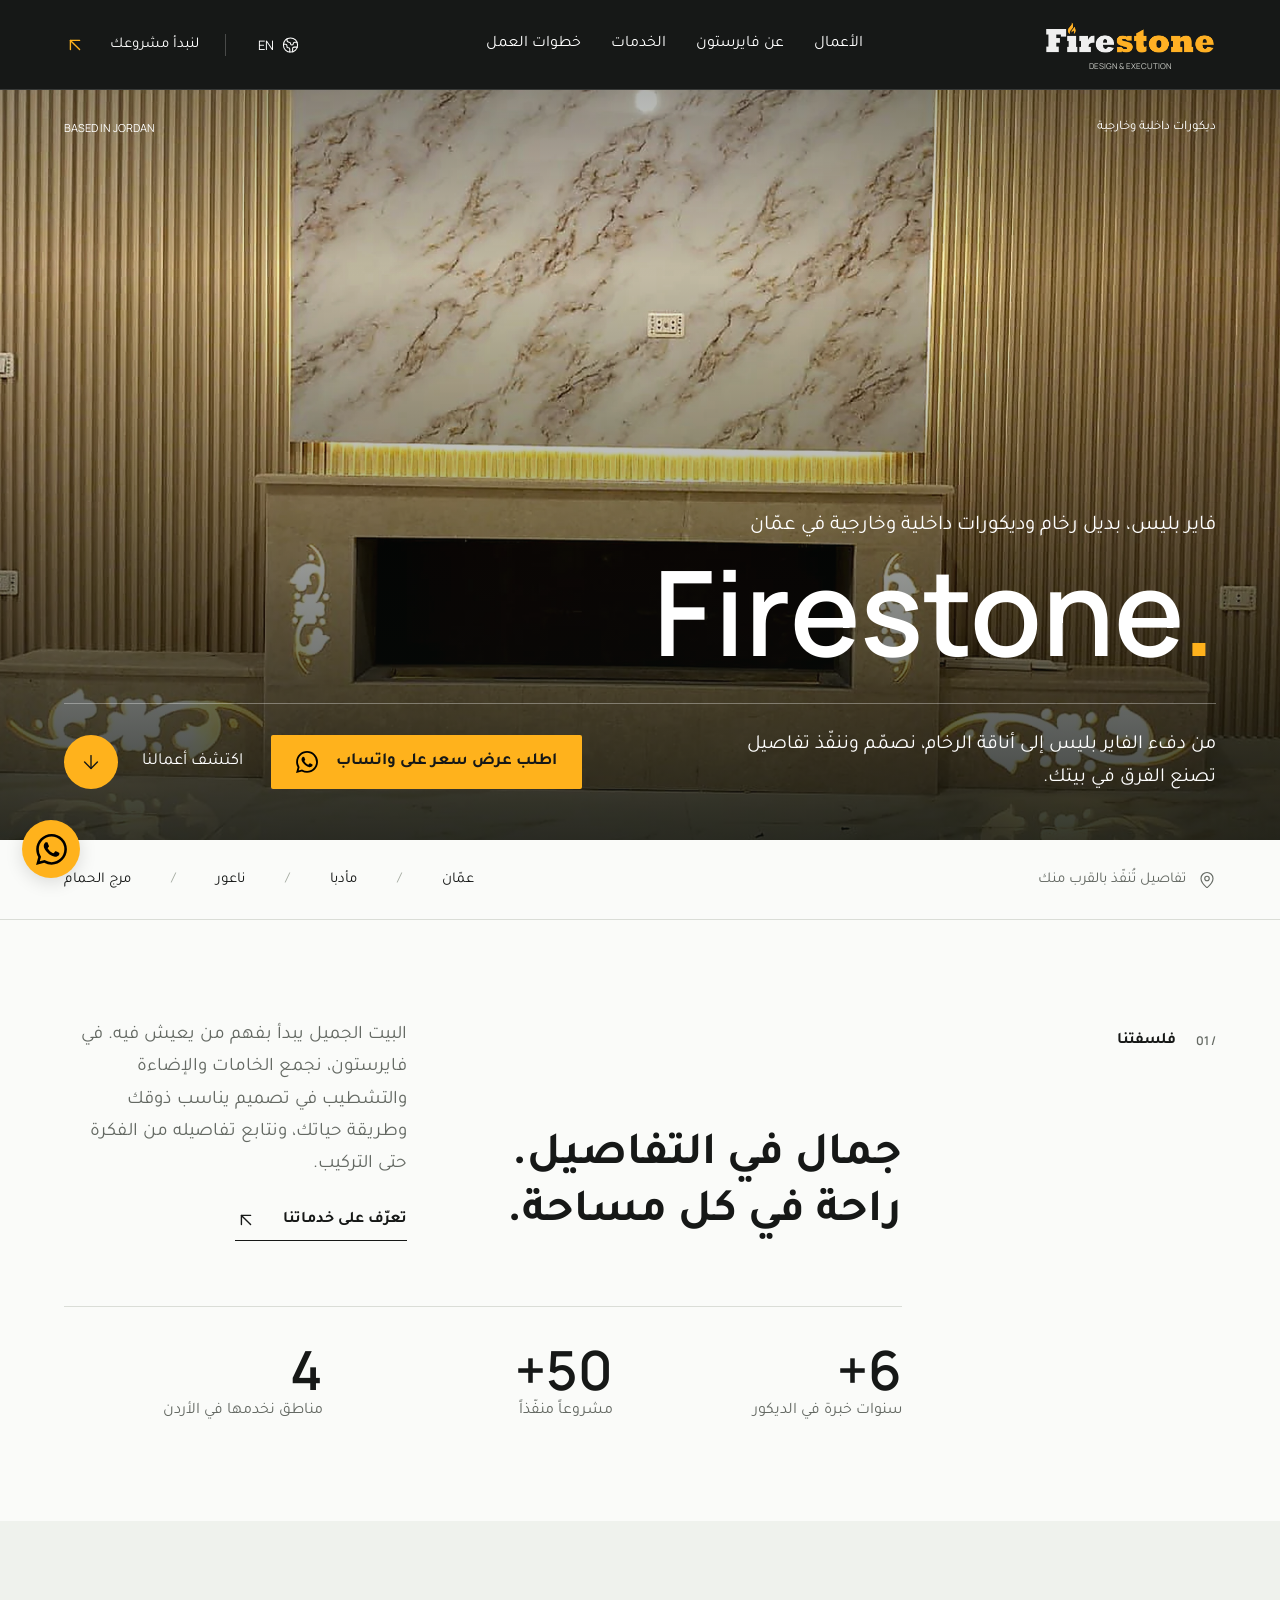
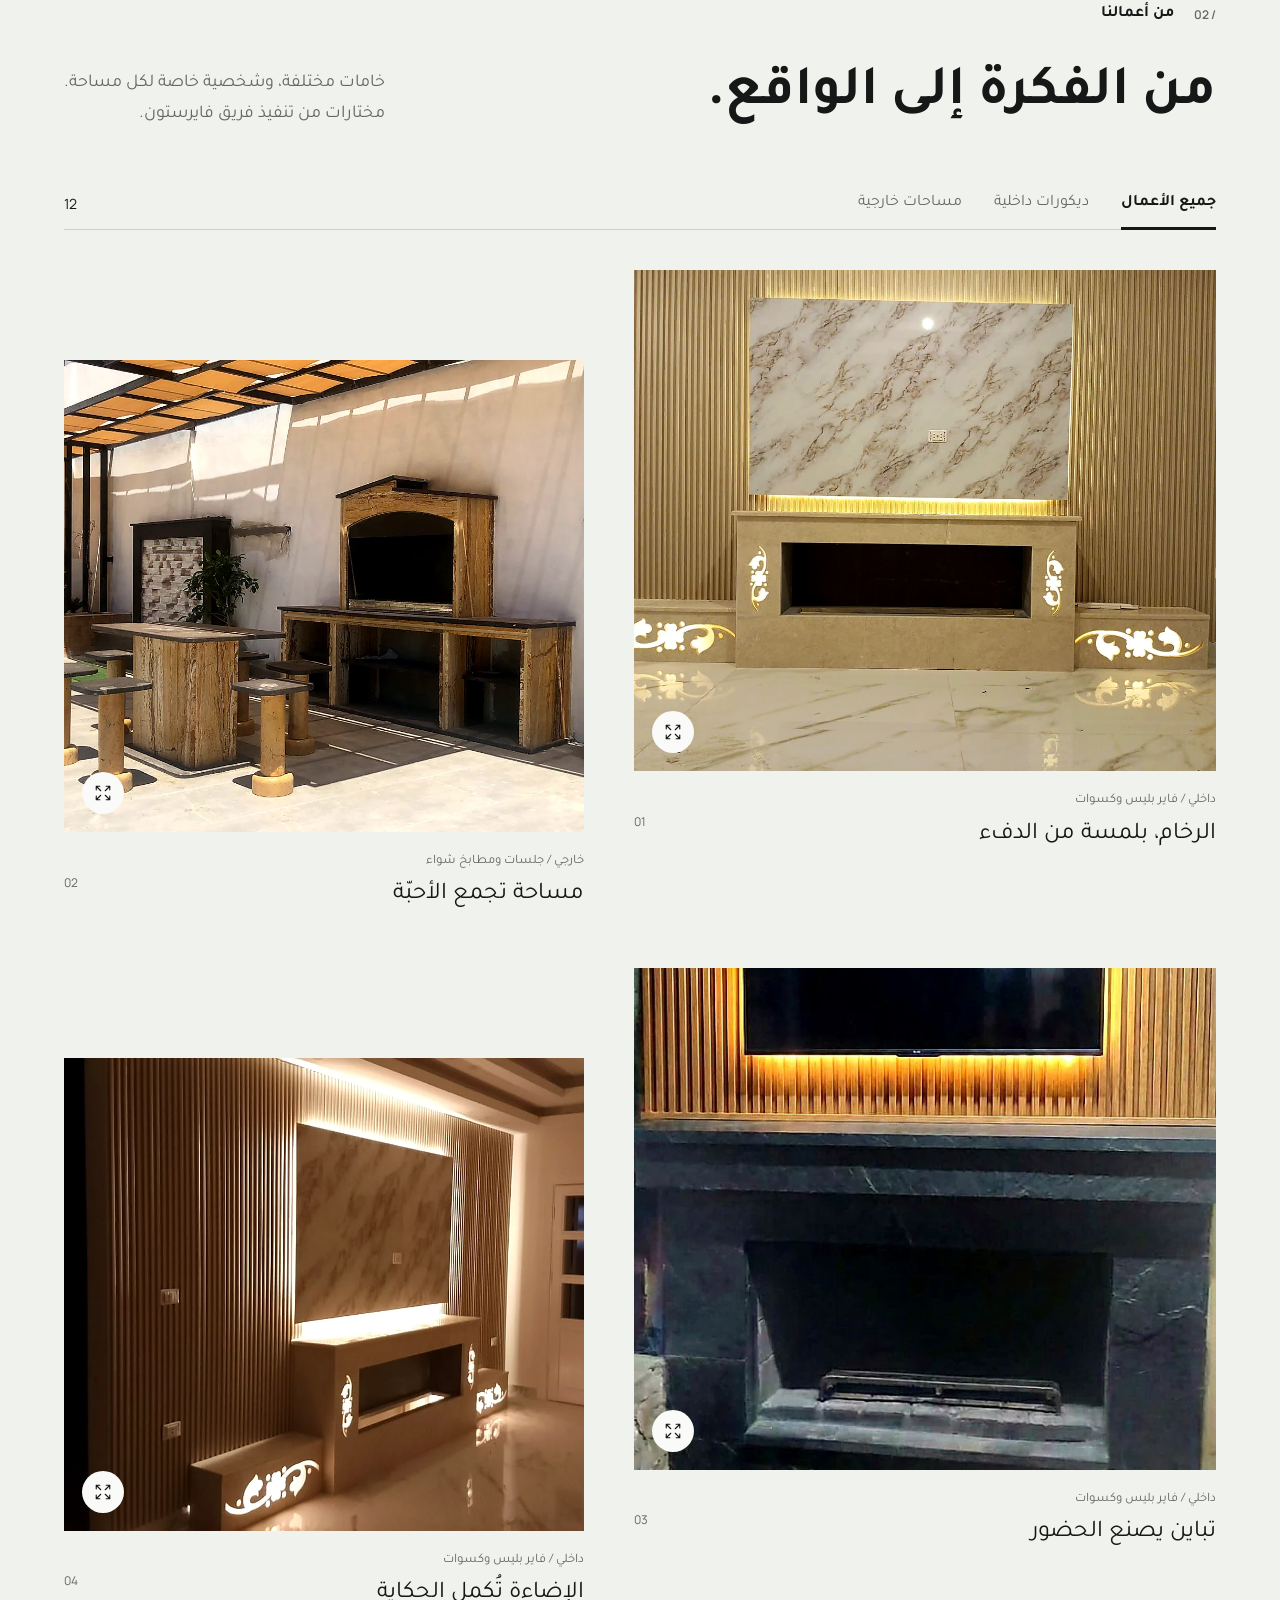
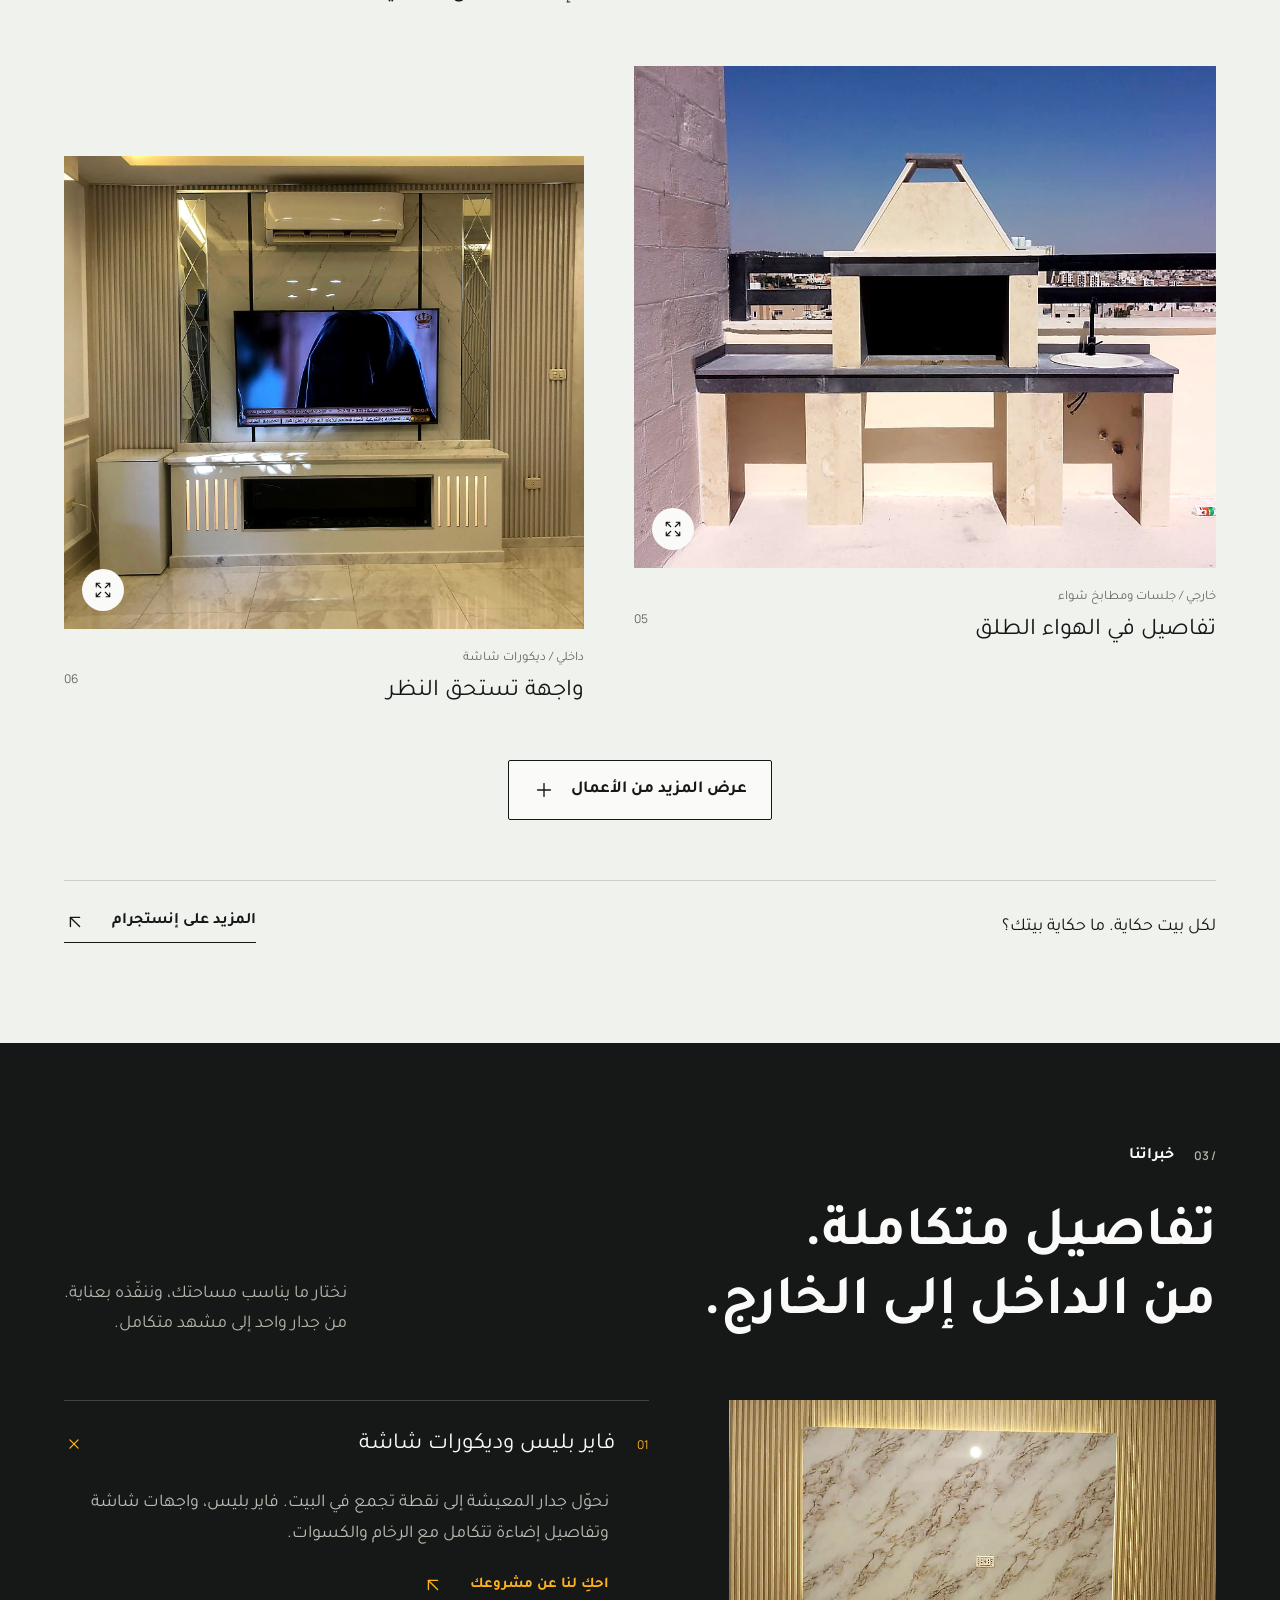
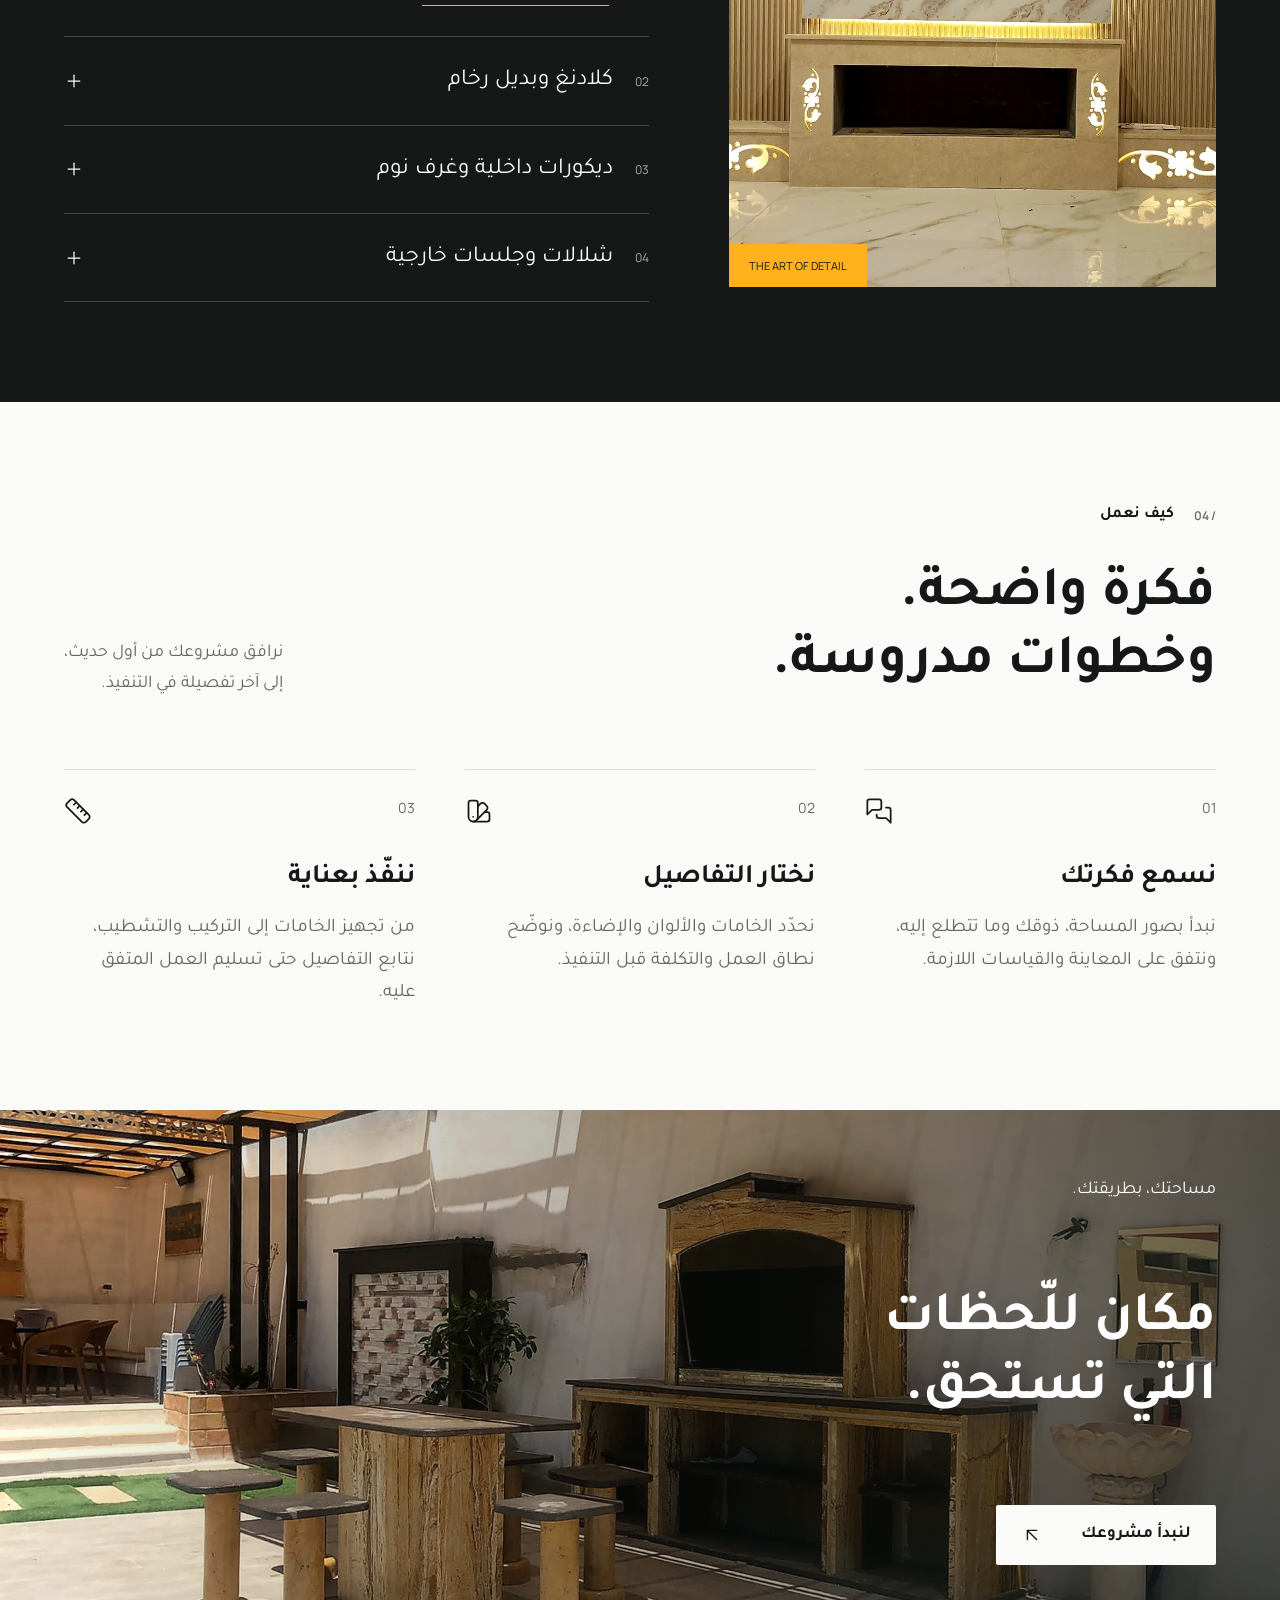
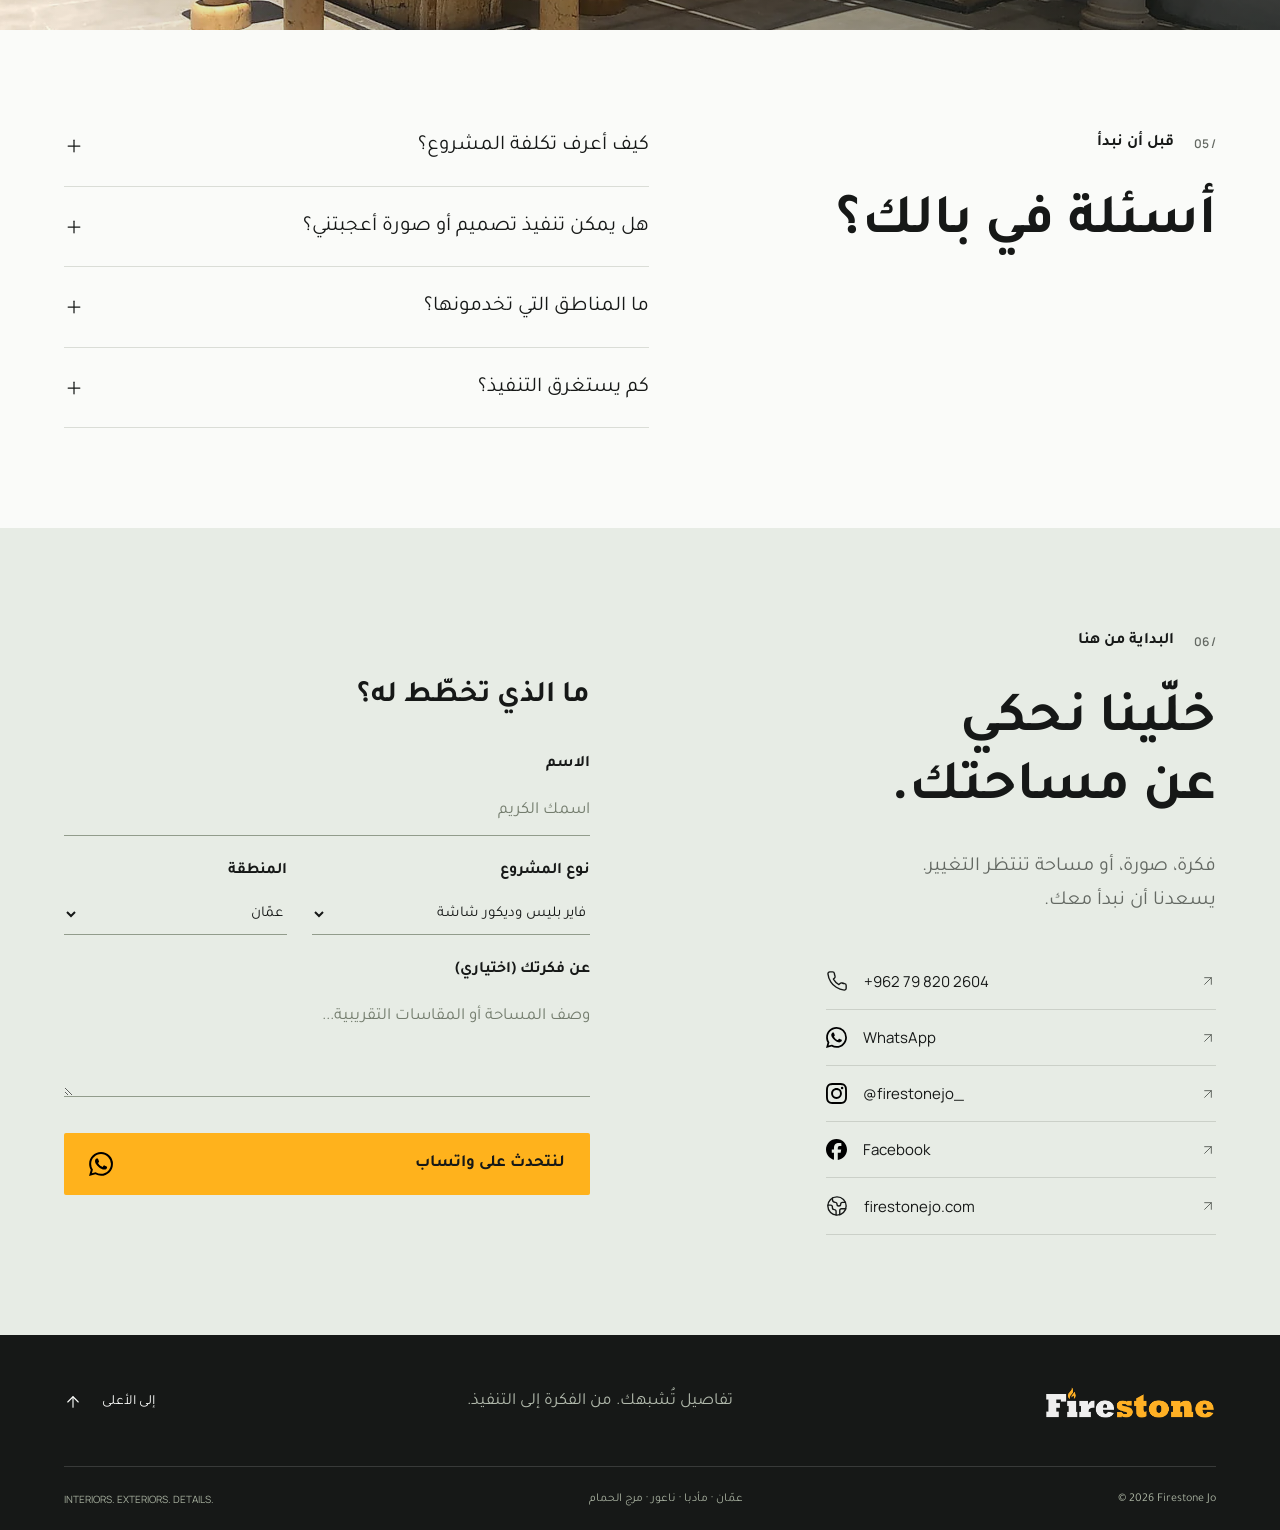
==== commit 9613ab5f: "Add customer review page, testimonials section and admin moderation - /review: branded form customer" ====
--- a/index.html
+++ b/index.html
@@ -888,6 +888,17 @@
           ></a>
         </div>
       </section>
+      <section class="testimonials section" id="testimonials" hidden>
+        <div class="section-heading">
+          <div>
+            <p class="section-kicker">
+              <span data-i18n="testimonialsKicker">آراء زبائننا</span>
+            </p>
+            <h2 data-i18n="testimonialsTitle">ثقة نعتزّ فيها.</h2>
+          </div>
+        </div>
+        <div class="testimonial-grid"></div>
+      </section>
       <section class="faq section">
         <div>
           <p class="section-kicker">
--- a/styles.css
+++ b/styles.css
@@ -1716,3 +1716,55 @@
     font-size: 13px;
   }
 }
+.testimonials {
+  background: #eff2ed;
+}
+.testimonial-grid {
+  display: grid;
+  grid-template-columns: repeat(auto-fit, minmax(280px, 1fr));
+  gap: 24px;
+}
+.testimonial {
+  margin: 0;
+  display: flex;
+  flex-direction: column;
+  justify-content: space-between;
+  gap: 26px;
+  padding: 32px 30px;
+  background: var(--paper);
+  border-top: 3px solid var(--yellow);
+  font-family: Tajawal, Arial, sans-serif;
+}
+.testimonial blockquote {
+  margin: 0;
+  font-size: 19px;
+  line-height: 1.75;
+  white-space: pre-line;
+  overflow-wrap: anywhere;
+}
+.testimonial blockquote::before {
+  content: "”";
+  display: block;
+  font:
+    600 54px/0.6 Manrope,
+    serif;
+  color: var(--yellow);
+  margin-bottom: 14px;
+}
+.testimonial figcaption {
+  display: flex;
+  flex-direction: column;
+  gap: 4px;
+}
+.testimonial figcaption span {
+  color: var(--muted);
+  font-size: 14px;
+}
+@media (max-width: 660px) {
+  .testimonial {
+    padding: 26px 22px;
+  }
+  .testimonial blockquote {
+    font-size: 17px;
+  }
+}
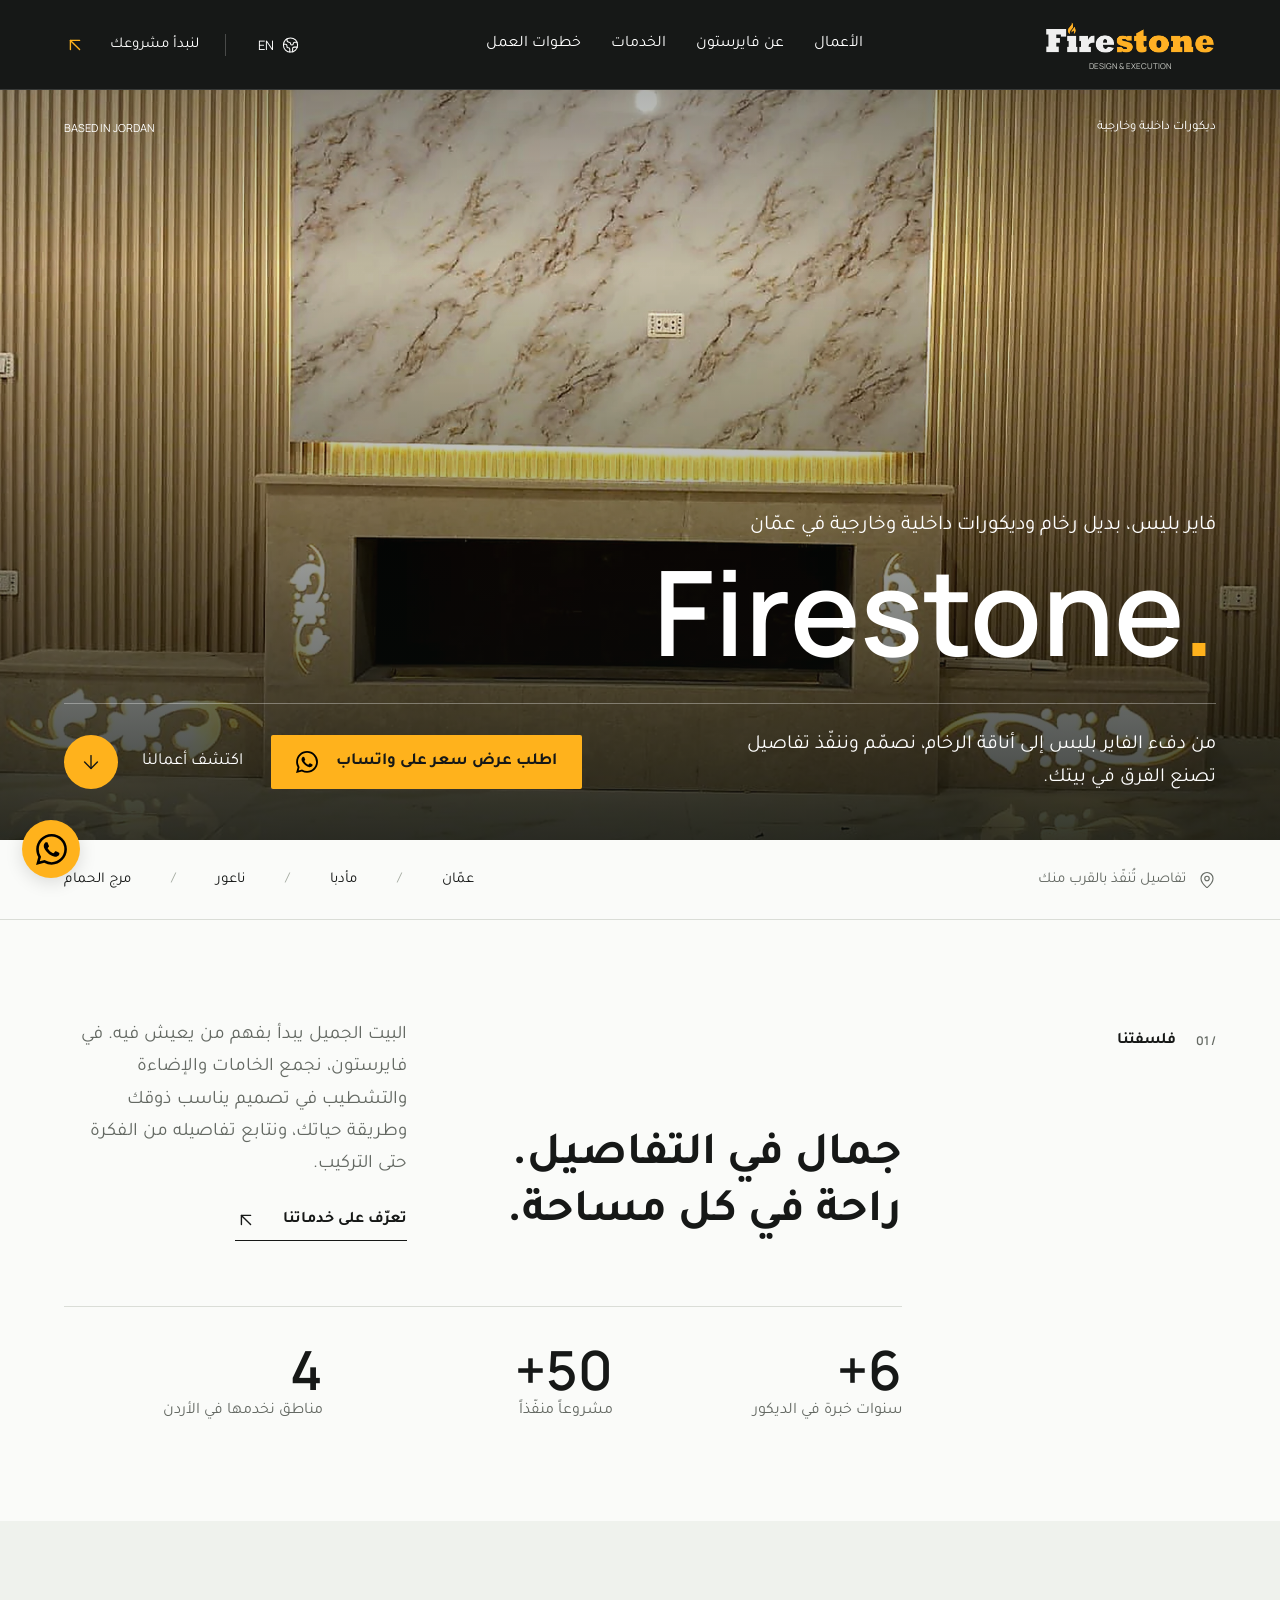
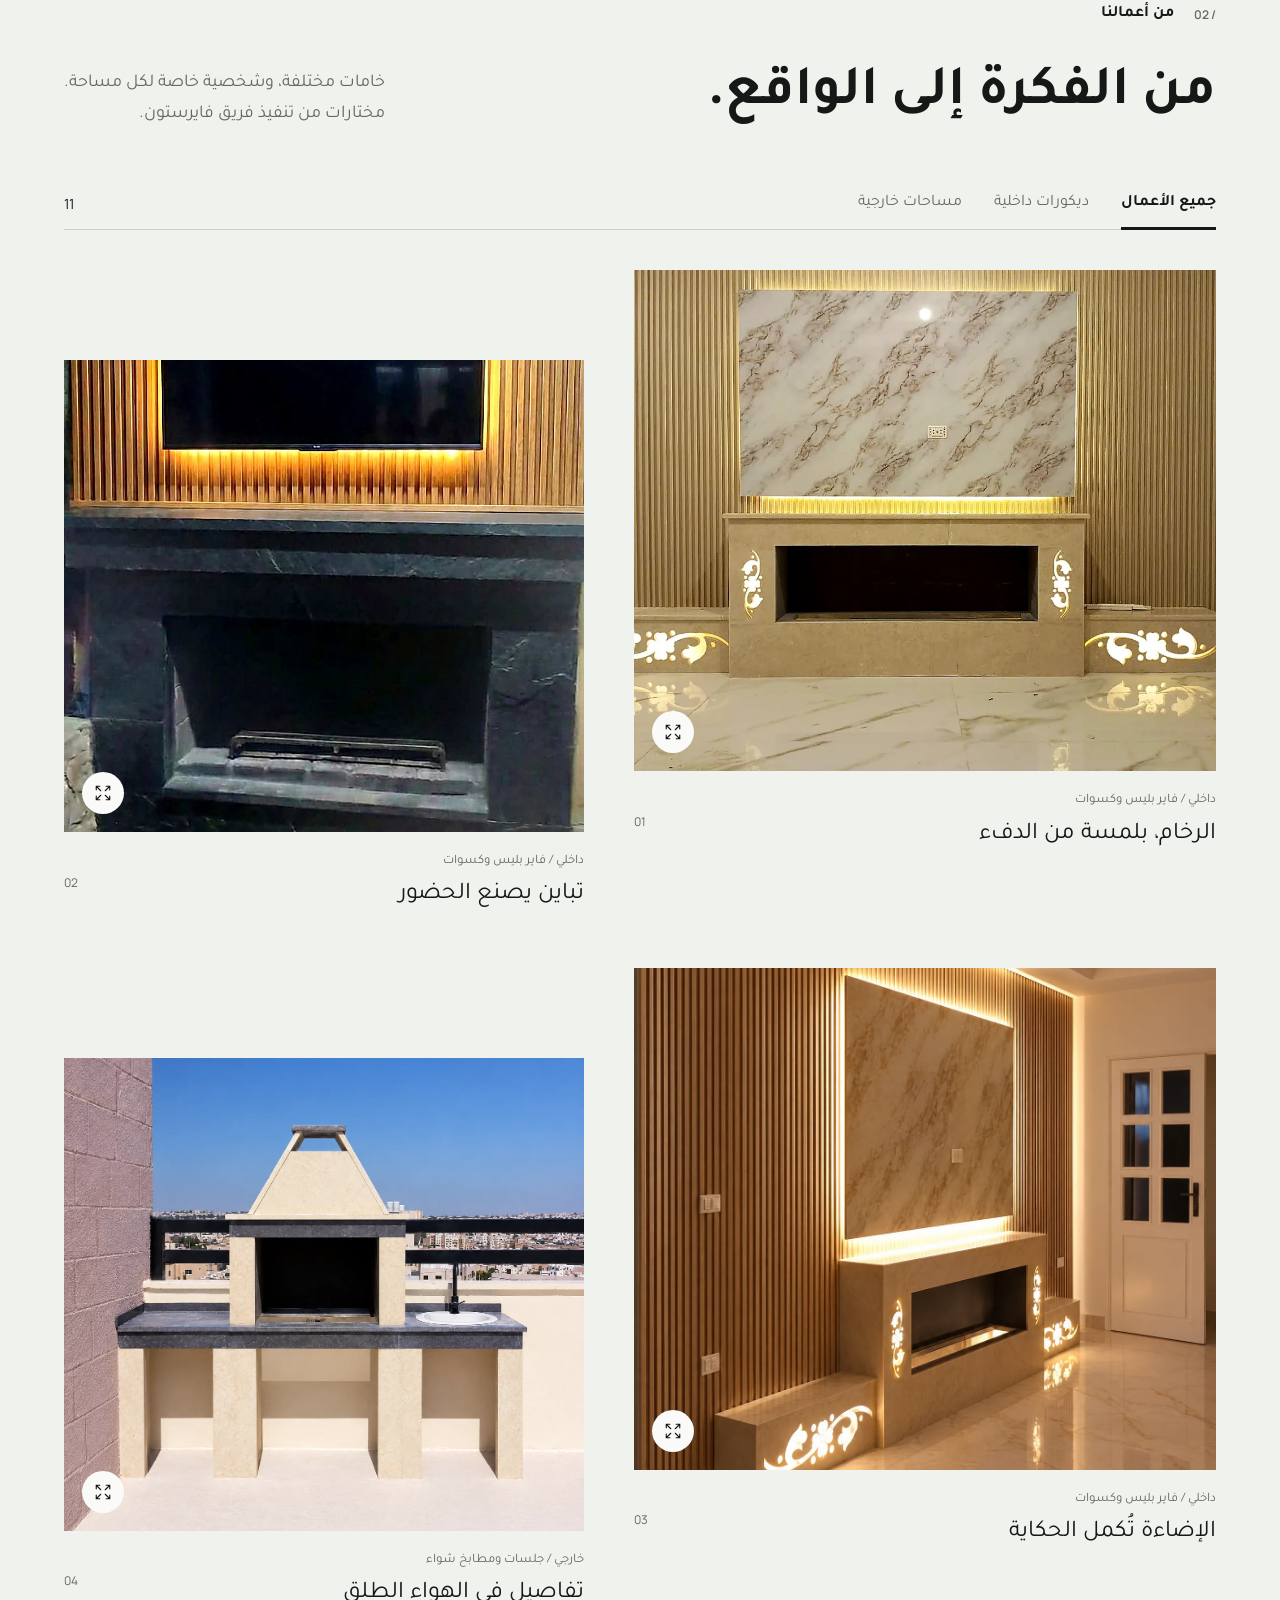
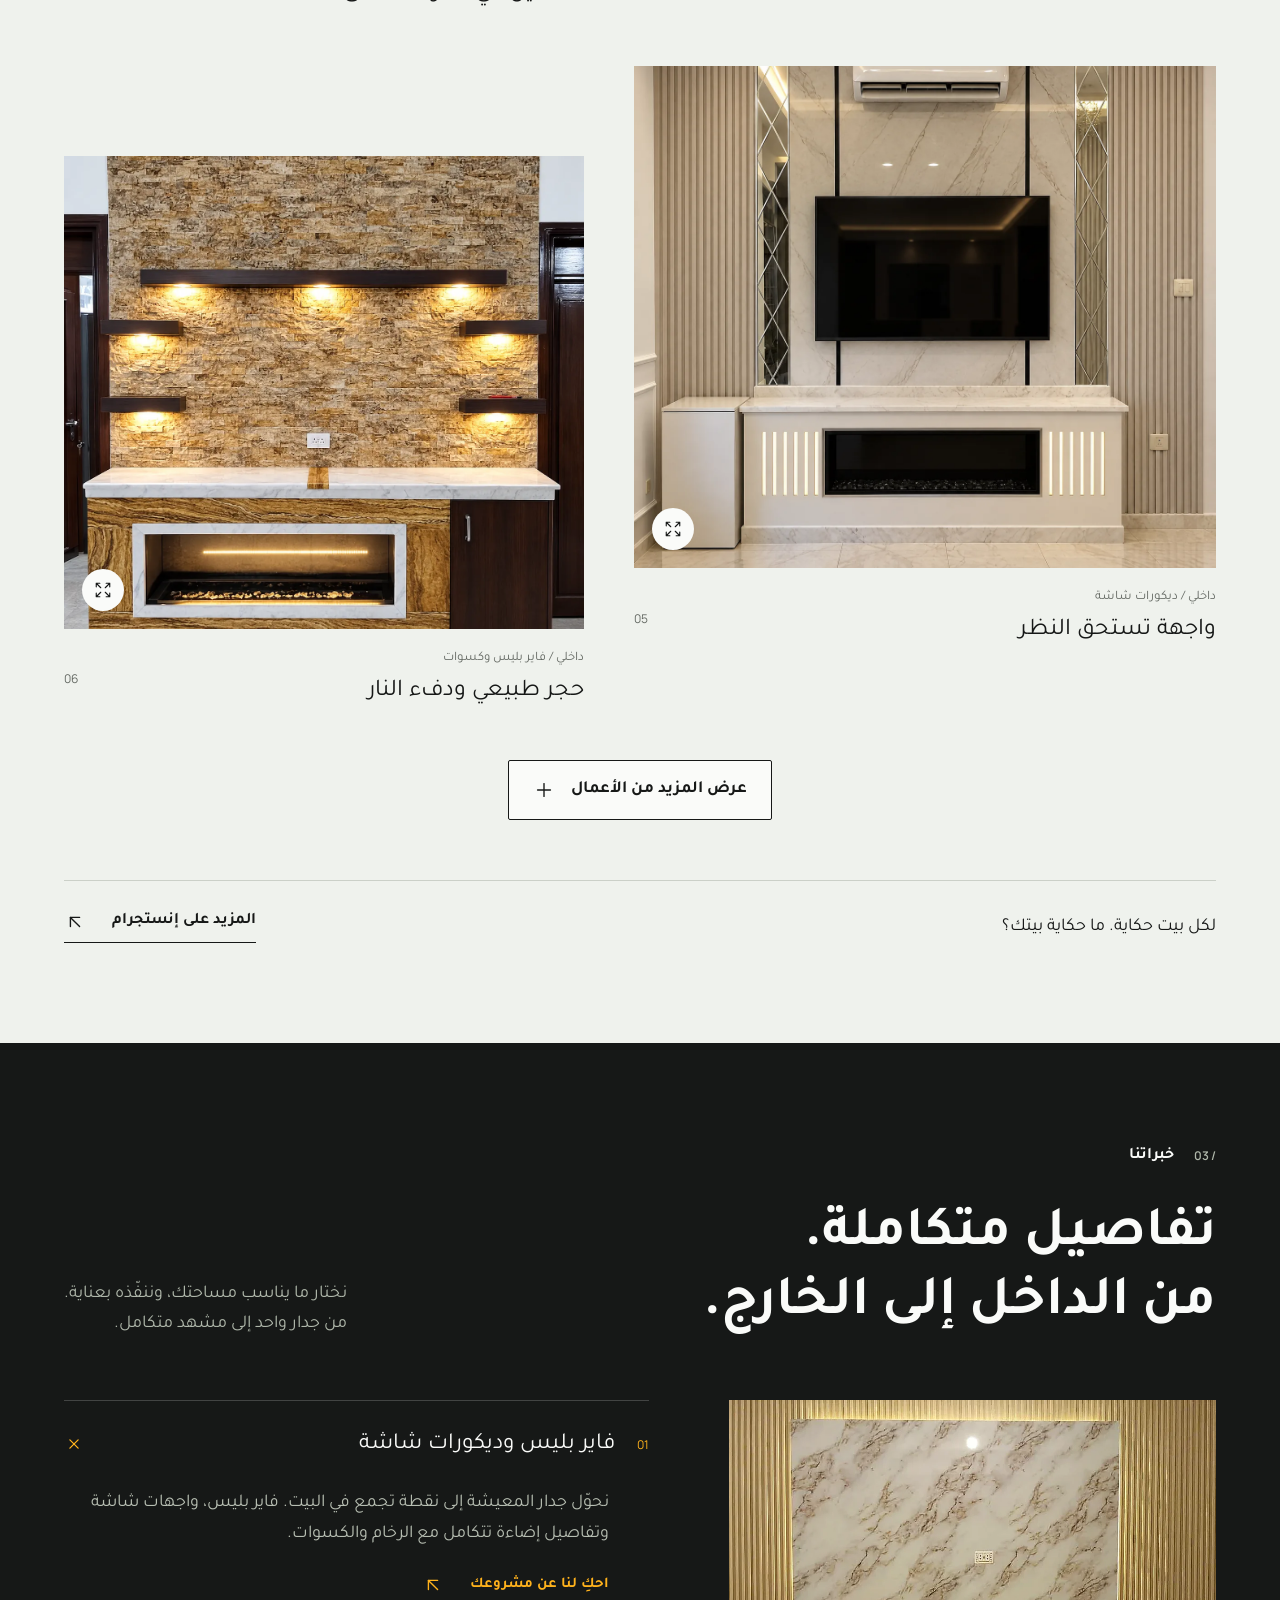
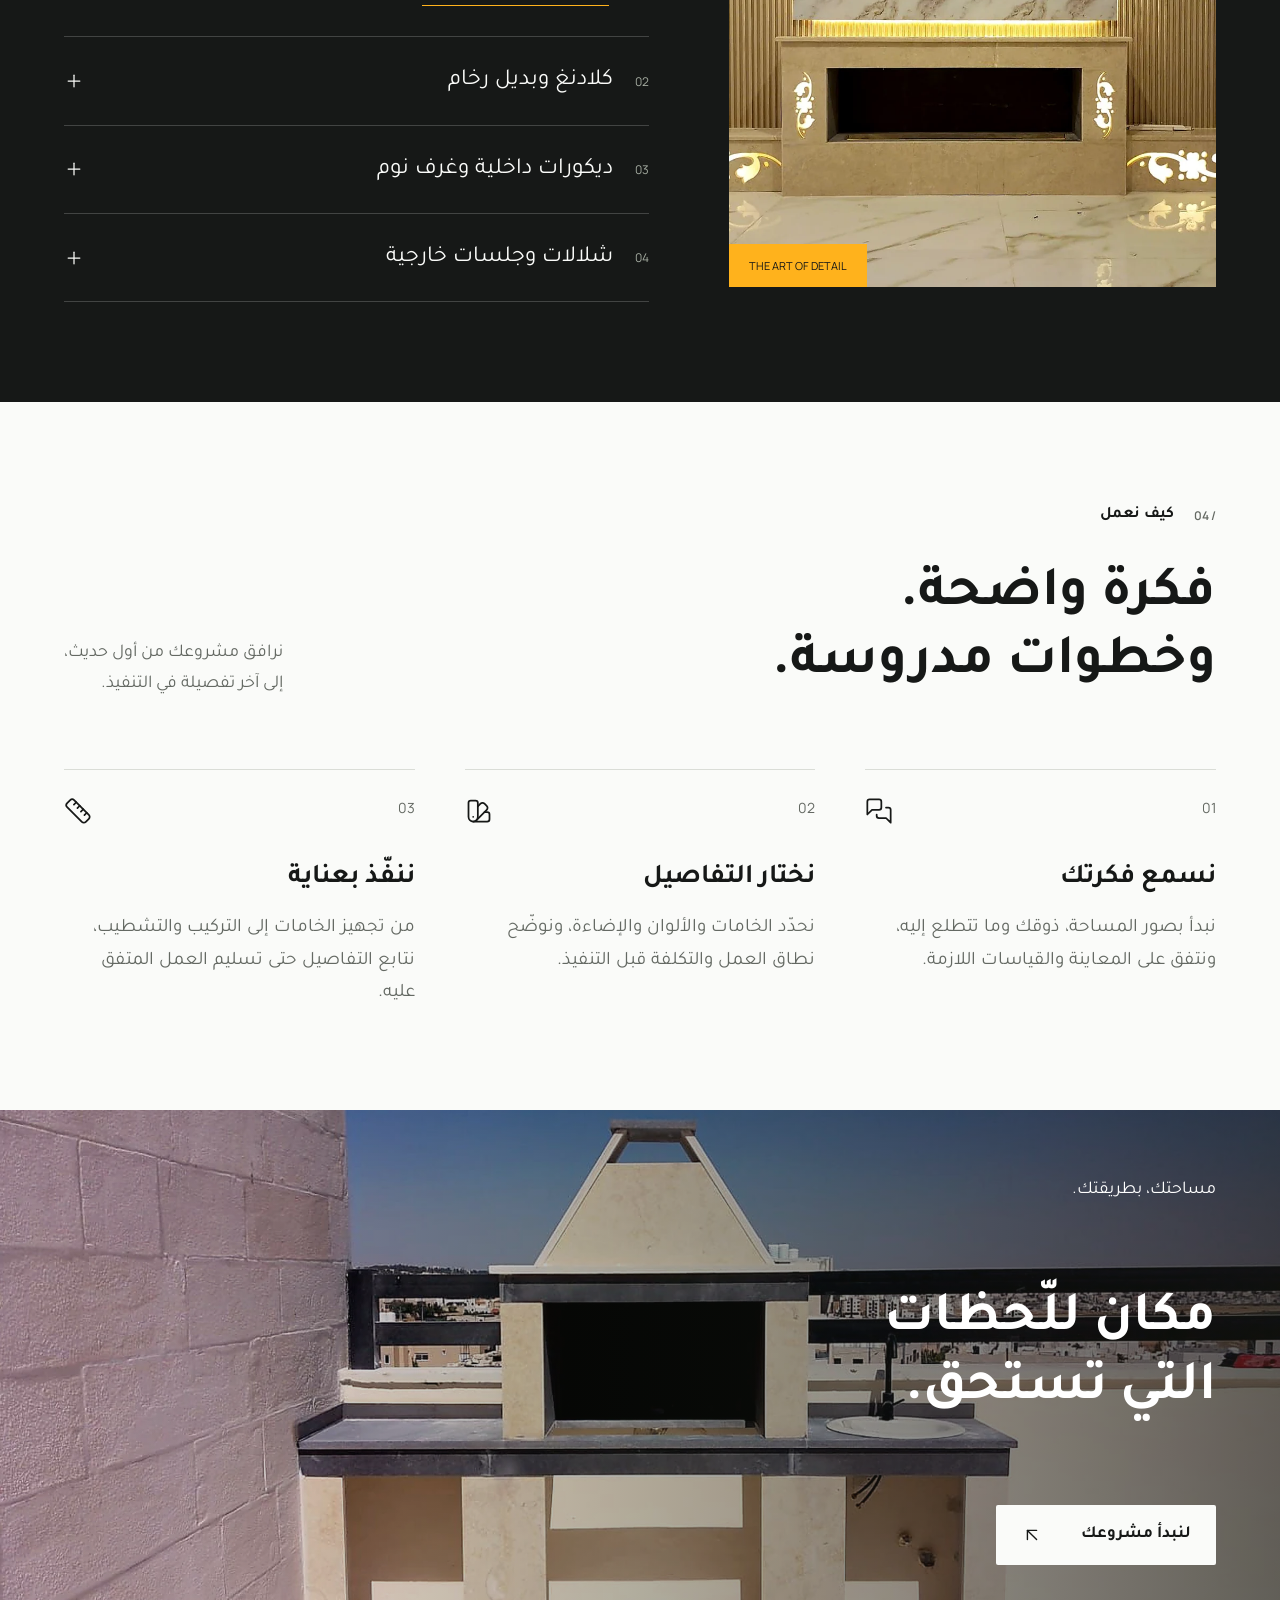
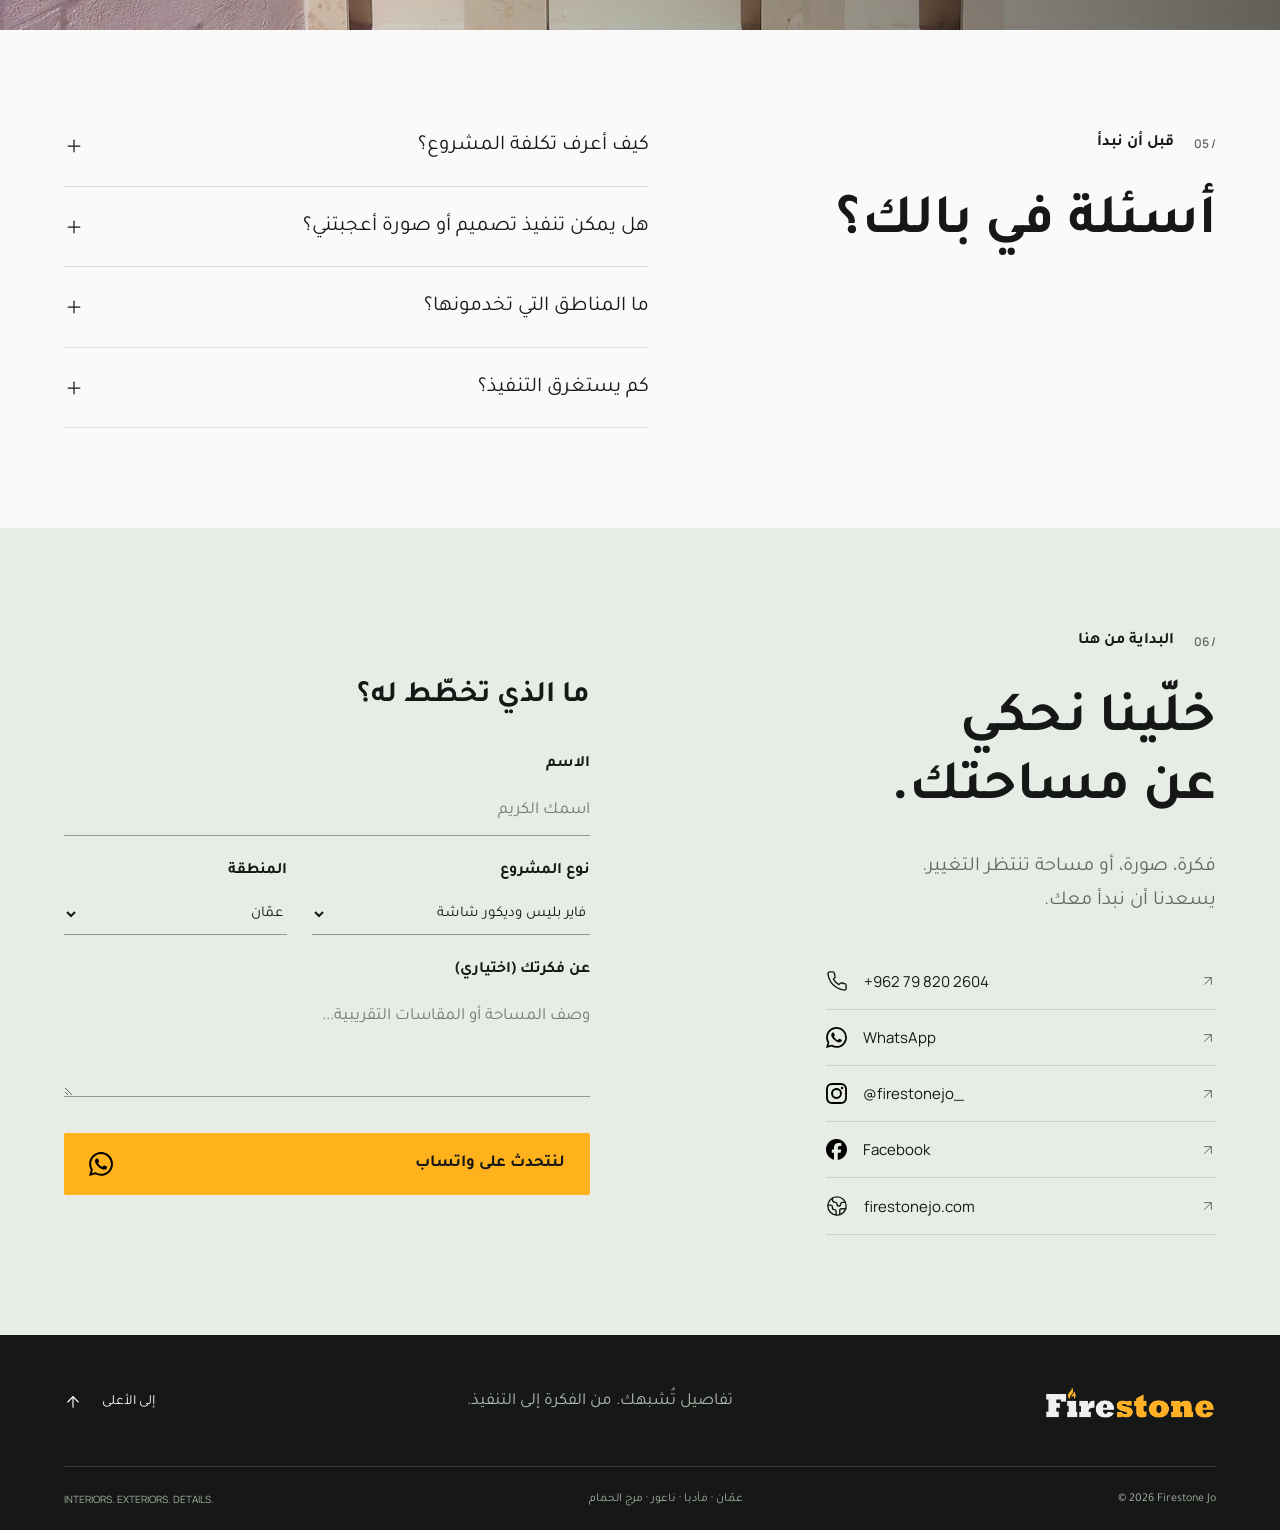
==== commit 1f963389: "Use retouched gallery photos and drop the outdoor seating shot Retouched (clutter removed, cleaner l" ====
--- a/index.html
+++ b/index.html
@@ -237,14 +237,6 @@
           </picture>
           <img
             class="hero-slide"
-            src="assets/work-14-hero.webp"
-            width="1920"
-            height="1080"
-            alt=""
-            decoding="async"
-          />
-          <img
-            class="hero-slide"
             src="assets/work-31-hero.webp"
             width="1920"
             height="1080"
@@ -398,7 +390,7 @@
               مساحات خارجية
             </button>
           </div>
-          <span class="work-count" aria-live="polite" dir="ltr">12</span>
+          <span class="work-count" aria-live="polite" dir="ltr">11</span>
         </div>
         <div class="project-grid">
           <article class="project" data-category="interior">
@@ -426,36 +418,11 @@
               <span class="project-index">01</span>
             </div>
           </article>
-          <article class="project" data-category="outdoor">
+          <article class="project" data-category="interior">
             <button
               class="project-image"
               type="button"
               data-project="1"
-              aria-label="عرض مشروع الجلسة الخارجية"
-              data-label="project1"
-            >
-              <img
-                src="assets/work-14.webp"
-                alt="جلسة خارجية مع طاولة رخام ومطبخ شواء"
-                data-alt="alt1"
-                width="1080"
-                height="1350"
-                loading="lazy"
-              /><span class="image-open"><i data-lucide="expand"></i></span>
-            </button>
-            <div class="project-caption">
-              <div>
-                <p data-i18n="outdoorTag">خارجي / جلسات ومطابخ شواء</p>
-                <h3 data-i18n="projectTitle1">مساحة تجمع الأحبّة</h3>
-              </div>
-              <span class="project-index">02</span>
-            </div>
-          </article>
-          <article class="project" data-category="interior">
-            <button
-              class="project-image"
-              type="button"
-              data-project="2"
               aria-label="عرض مشروع الرخام الداكن"
               data-label="project2"
             >
@@ -473,14 +440,14 @@
                 <p data-i18n="interiorTag">داخلي / فاير بليس وكسوات</p>
                 <h3 data-i18n="projectTitle2">تباين يصنع الحضور</h3>
               </div>
-              <span class="project-index">03</span>
+              <span class="project-index">02</span>
             </div>
           </article>
           <article class="project" data-category="interior">
             <button
               class="project-image"
               type="button"
-              data-project="3"
+              data-project="2"
               aria-label="عرض مشروع الإضاءة المخفية"
               data-label="project3"
             >
@@ -498,14 +465,14 @@
                 <p data-i18n="interiorTag">داخلي / فاير بليس وكسوات</p>
                 <h3 data-i18n="projectTitle3">الإضاءة تُكمل الحكاية</h3>
               </div>
-              <span class="project-index">04</span>
+              <span class="project-index">03</span>
             </div>
           </article>
           <article class="project" data-category="outdoor">
             <button
               class="project-image"
               type="button"
-              data-project="4"
+              data-project="3"
               aria-label="عرض مشروع السطح"
               data-label="project4"
             >
@@ -523,14 +490,14 @@
                 <p data-i18n="outdoorTag">خارجي / جلسات ومطابخ شواء</p>
                 <h3 data-i18n="projectTitle4">تفاصيل في الهواء الطلق</h3>
               </div>
-              <span class="project-index">05</span>
+              <span class="project-index">04</span>
             </div>
           </article>
           <article class="project" data-category="interior">
             <button
               class="project-image"
               type="button"
-              data-project="5"
+              data-project="4"
               aria-label="عرض مشروع ديكور الشاشة"
               data-label="project5"
             >
@@ -548,14 +515,14 @@
                 <p data-i18n="tvTag">داخلي / ديكورات شاشة</p>
                 <h3 data-i18n="projectTitle5">واجهة تستحق النظر</h3>
               </div>
-              <span class="project-index">06</span>
+              <span class="project-index">05</span>
               </div>
             </article>
             <article class="project" data-category="interior">
               <button
                 class="project-image"
                 type="button"
-                data-project="6"
+                data-project="5"
                 aria-label="عرض: حجر طبيعي ودفء النار"
                 data-label="project6"
               >
@@ -573,14 +540,14 @@
                   <p data-i18n="interiorTag">داخلي / فاير بليس وكسوات</p>
                   <h3 data-i18n="projectTitle6">حجر طبيعي ودفء النار</h3>
                 </div>
-                <span class="project-index">07</span>
+                <span class="project-index">06</span>
               </div>
             </article>
             <article class="project" data-category="outdoor">
               <button
                 class="project-image"
                 type="button"
-                data-project="7"
+                data-project="6"
                 aria-label="عرض: أمسية تحت الأضواء"
                 data-label="project7"
               >
@@ -598,14 +565,14 @@
                   <p data-i18n="outdoorTag">خارجي / جلسات ومطابخ شواء</p>
                   <h3 data-i18n="projectTitle7">أمسية تحت الأضواء</h3>
                 </div>
-                <span class="project-index">08</span>
+                <span class="project-index">07</span>
               </div>
             </article>
             <article class="project" data-category="interior">
               <button
                 class="project-image"
                 type="button"
-                data-project="8"
+                data-project="7"
                 aria-label="عرض: بياض الرخام بهدوء"
                 data-label="project8"
               >
@@ -623,14 +590,14 @@
                   <p data-i18n="interiorTag">داخلي / فاير بليس وكسوات</p>
                   <h3 data-i18n="projectTitle8">بياض الرخام بهدوء</h3>
                 </div>
-                <span class="project-index">09</span>
+                <span class="project-index">08</span>
               </div>
             </article>
             <article class="project" data-category="interior">
               <button
                 class="project-image"
                 type="button"
-                data-project="9"
+                data-project="8"
                 aria-label="عرض: رخام وخشب في مشهد واحد"
                 data-label="project9"
               >
@@ -648,14 +615,14 @@
                   <p data-i18n="tvTag">داخلي / ديكورات شاشة</p>
                   <h3 data-i18n="projectTitle9">رخام وخشب في مشهد واحد</h3>
                 </div>
-                <span class="project-index">10</span>
+                <span class="project-index">09</span>
               </div>
             </article>
             <article class="project" data-category="outdoor">
               <button
                 class="project-image"
                 type="button"
-                data-project="10"
+                data-project="9"
                 aria-label="عرض: ركن الشواء المثالي"
                 data-label="project10"
               >
@@ -673,14 +640,14 @@
                   <p data-i18n="outdoorTag">خارجي / جلسات ومطابخ شواء</p>
                   <h3 data-i18n="projectTitle10">ركن الشواء المثالي</h3>
                 </div>
-                <span class="project-index">11</span>
+                <span class="project-index">10</span>
               </div>
             </article>
             <article class="project" data-category="interior">
               <button
                 class="project-image"
                 type="button"
-                data-project="11"
+                data-project="10"
                 aria-label="عرض: خطوط داكنة بأناقة"
                 data-label="project11"
               >
@@ -698,7 +665,7 @@
                   <p data-i18n="tvTag">داخلي / ديكورات شاشة</p>
                   <h3 data-i18n="projectTitle11">خطوط داكنة بأناقة</h3>
                 </div>
-                <span class="project-index">12</span>
+                <span class="project-index">11</span>
               </div>
             </article>
         </div>
@@ -872,9 +839,9 @@
       </section>
       <section class="detail-banner">
         <img
-          src="assets/work-14-hero.webp"
-          alt="جلسة خارجية من تنفيذ فايرستون"
-          data-alt="alt1"
+          src="assets/work-37-hero.webp"
+          alt="شواء رخامي مع حوض على سطح مفتوح"
+          data-alt="alt4"
           width="1920"
           height="1080"
           loading="lazy"
--- a/styles.css
+++ b/styles.css
@@ -1768,3 +1768,45 @@
     font-size: 17px;
   }
 }
+/* Image loading placeholder: only visible while an image is still downloading */
+img[data-loading] {
+  opacity: 0;
+}
+.project-image img,
+.service-visual img,
+.detail-banner > img {
+  transition:
+    opacity 0.45s ease,
+    transform 0.8s ease;
+}
+.project-image:has(img[data-loading]),
+.service-visual:has(img[data-loading]),
+.detail-banner:has(> img[data-loading]) {
+  background-image: linear-gradient(
+    100deg,
+    transparent 30%,
+    #ffffff55 50%,
+    transparent 70%
+  );
+  background-size: 250% 100%;
+  animation: image-shimmer 1.3s linear infinite;
+}
+.service-visual,
+.detail-banner {
+  background-color: #2a2d2b;
+}
+@keyframes image-shimmer {
+  from {
+    background-position: 125% 0;
+  }
+  to {
+    background-position: -125% 0;
+  }
+}
+@media (prefers-reduced-motion: reduce) {
+  .project-image:has(img[data-loading]),
+  .service-visual:has(img[data-loading]),
+  .detail-banner:has(> img[data-loading]) {
+    animation: none;
+  }
+}
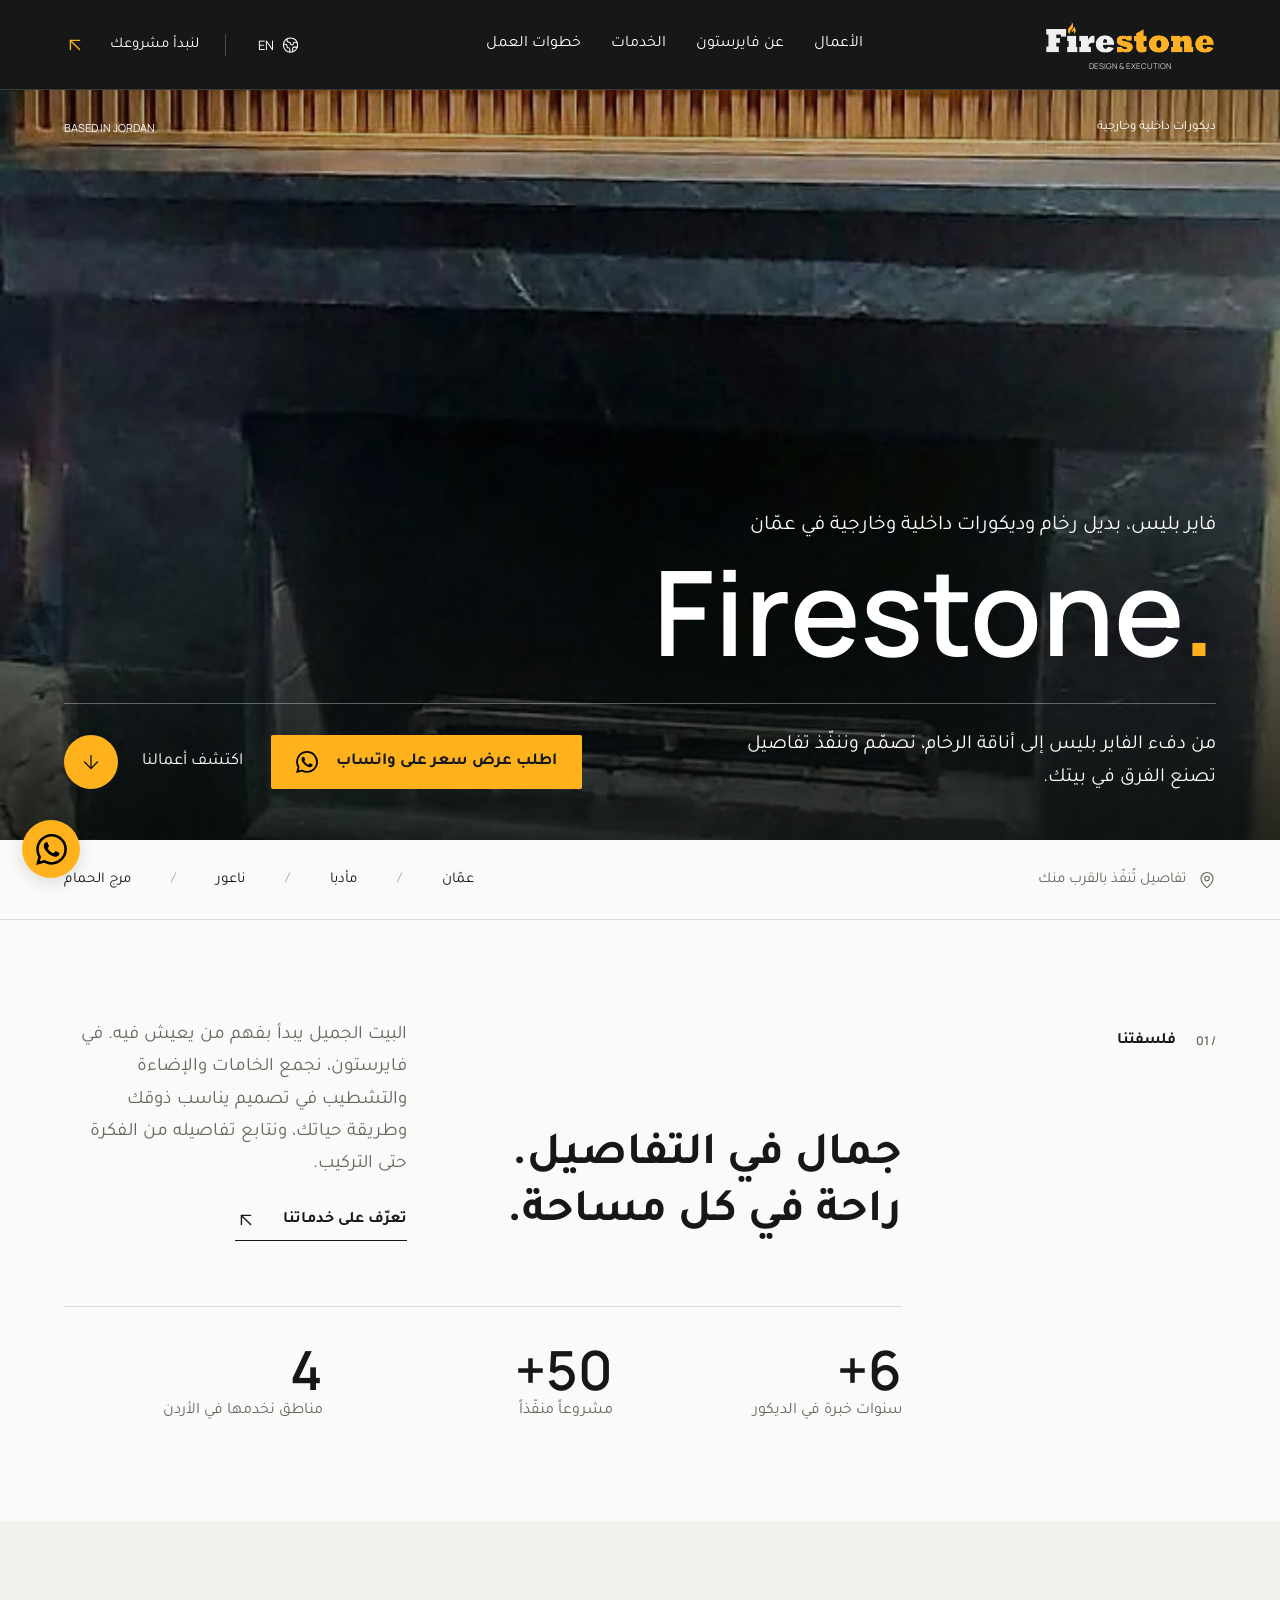
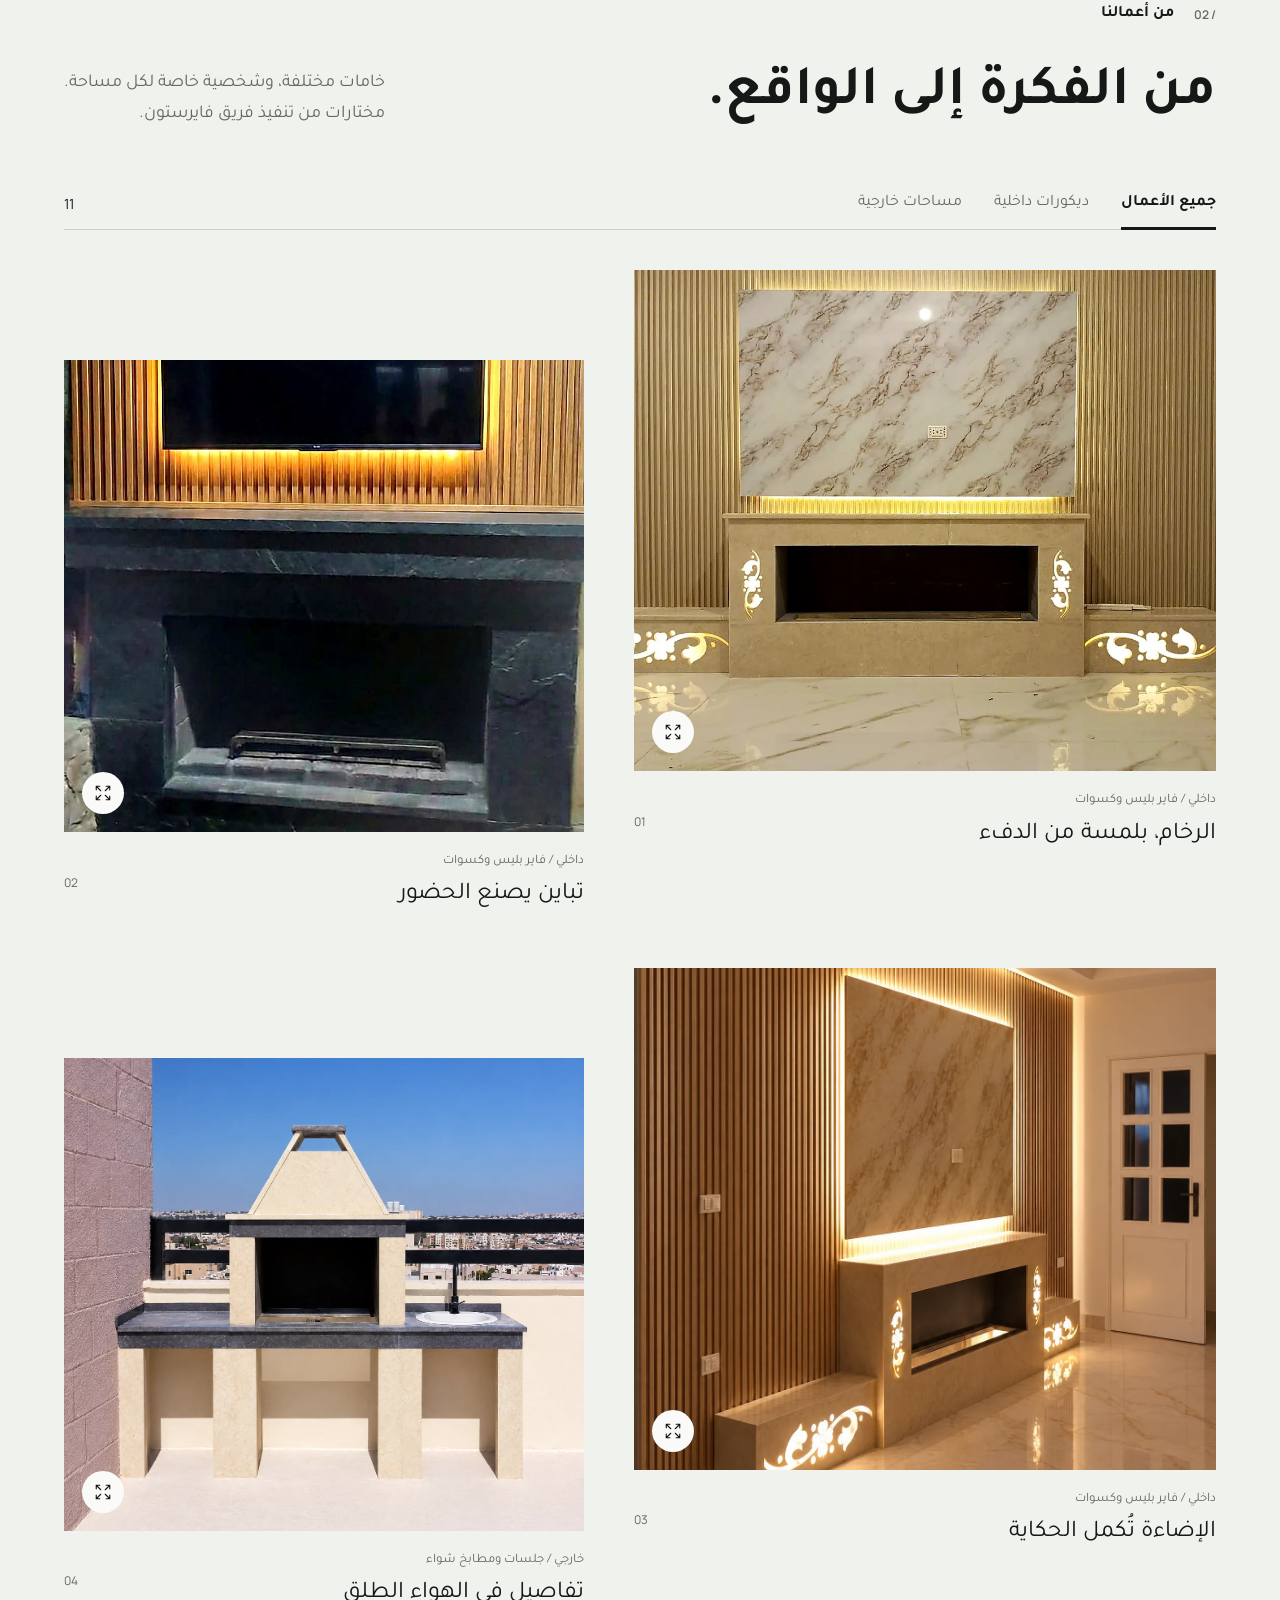
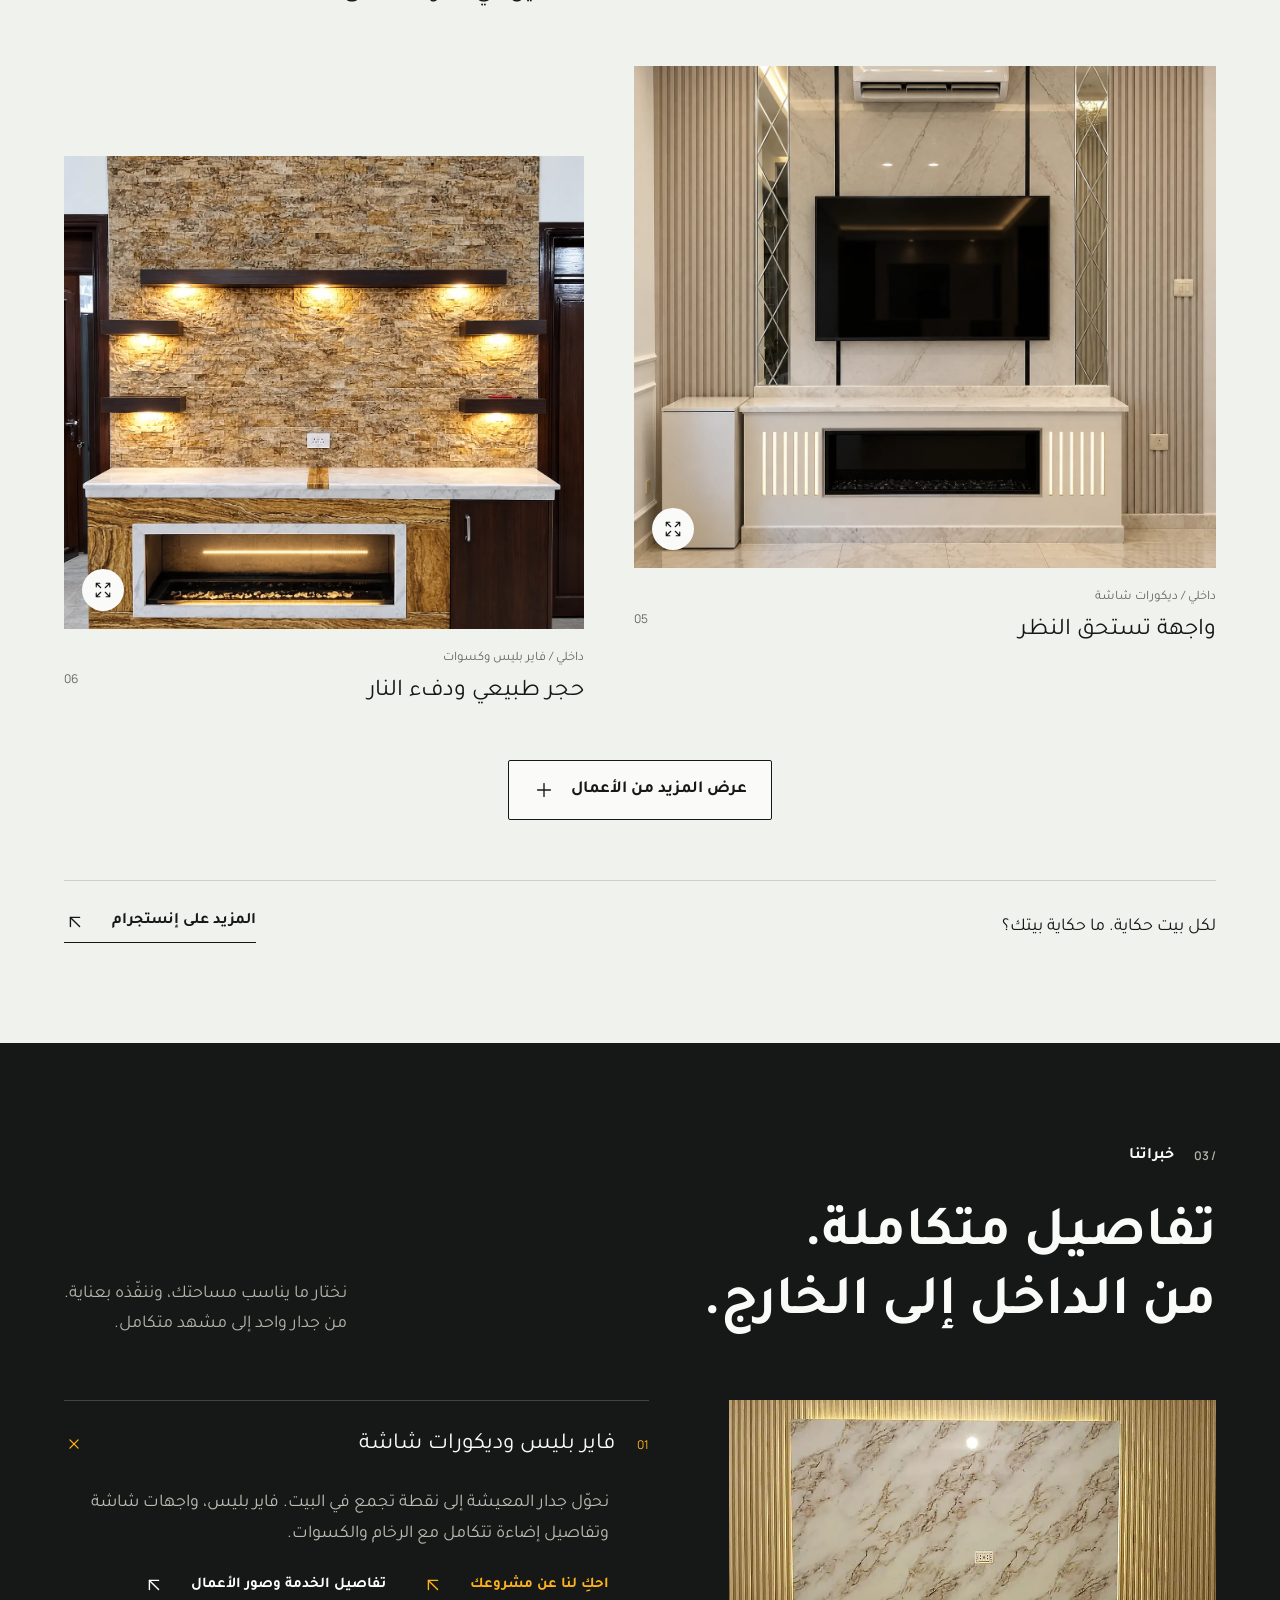
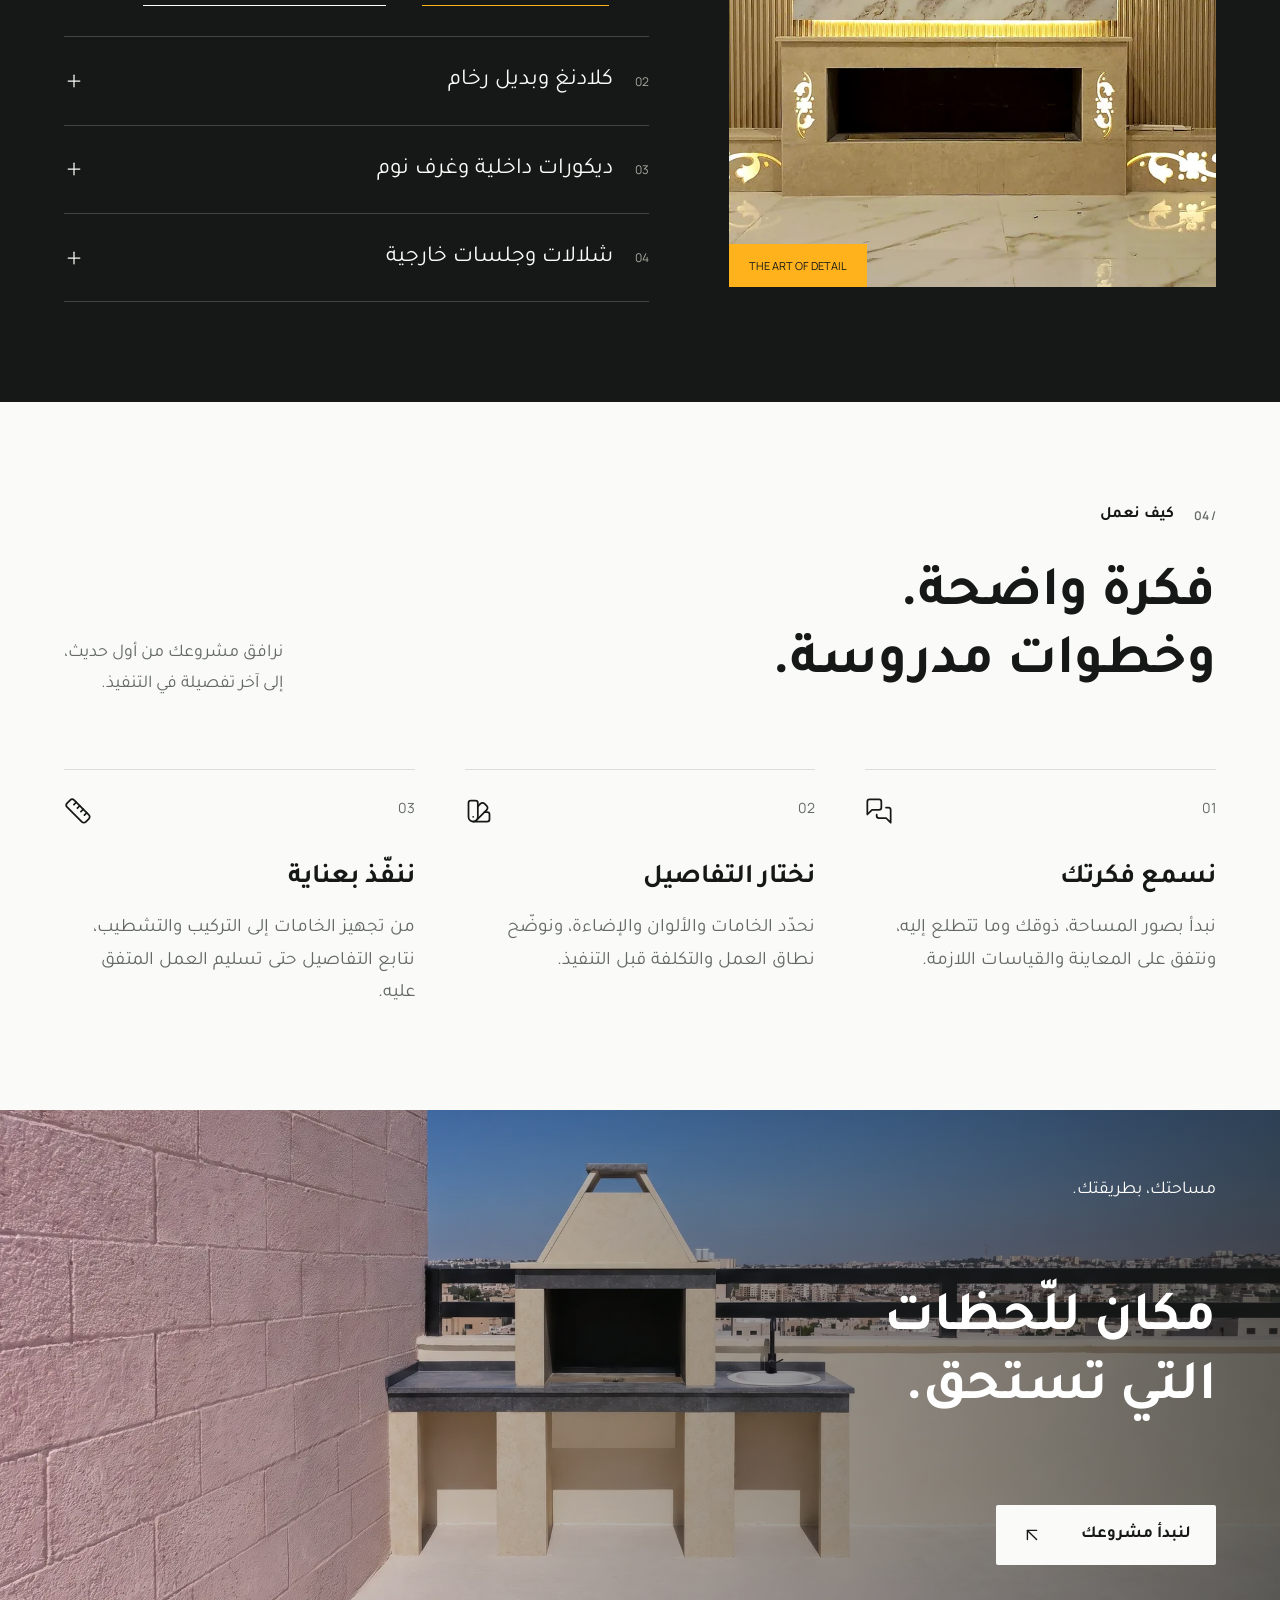
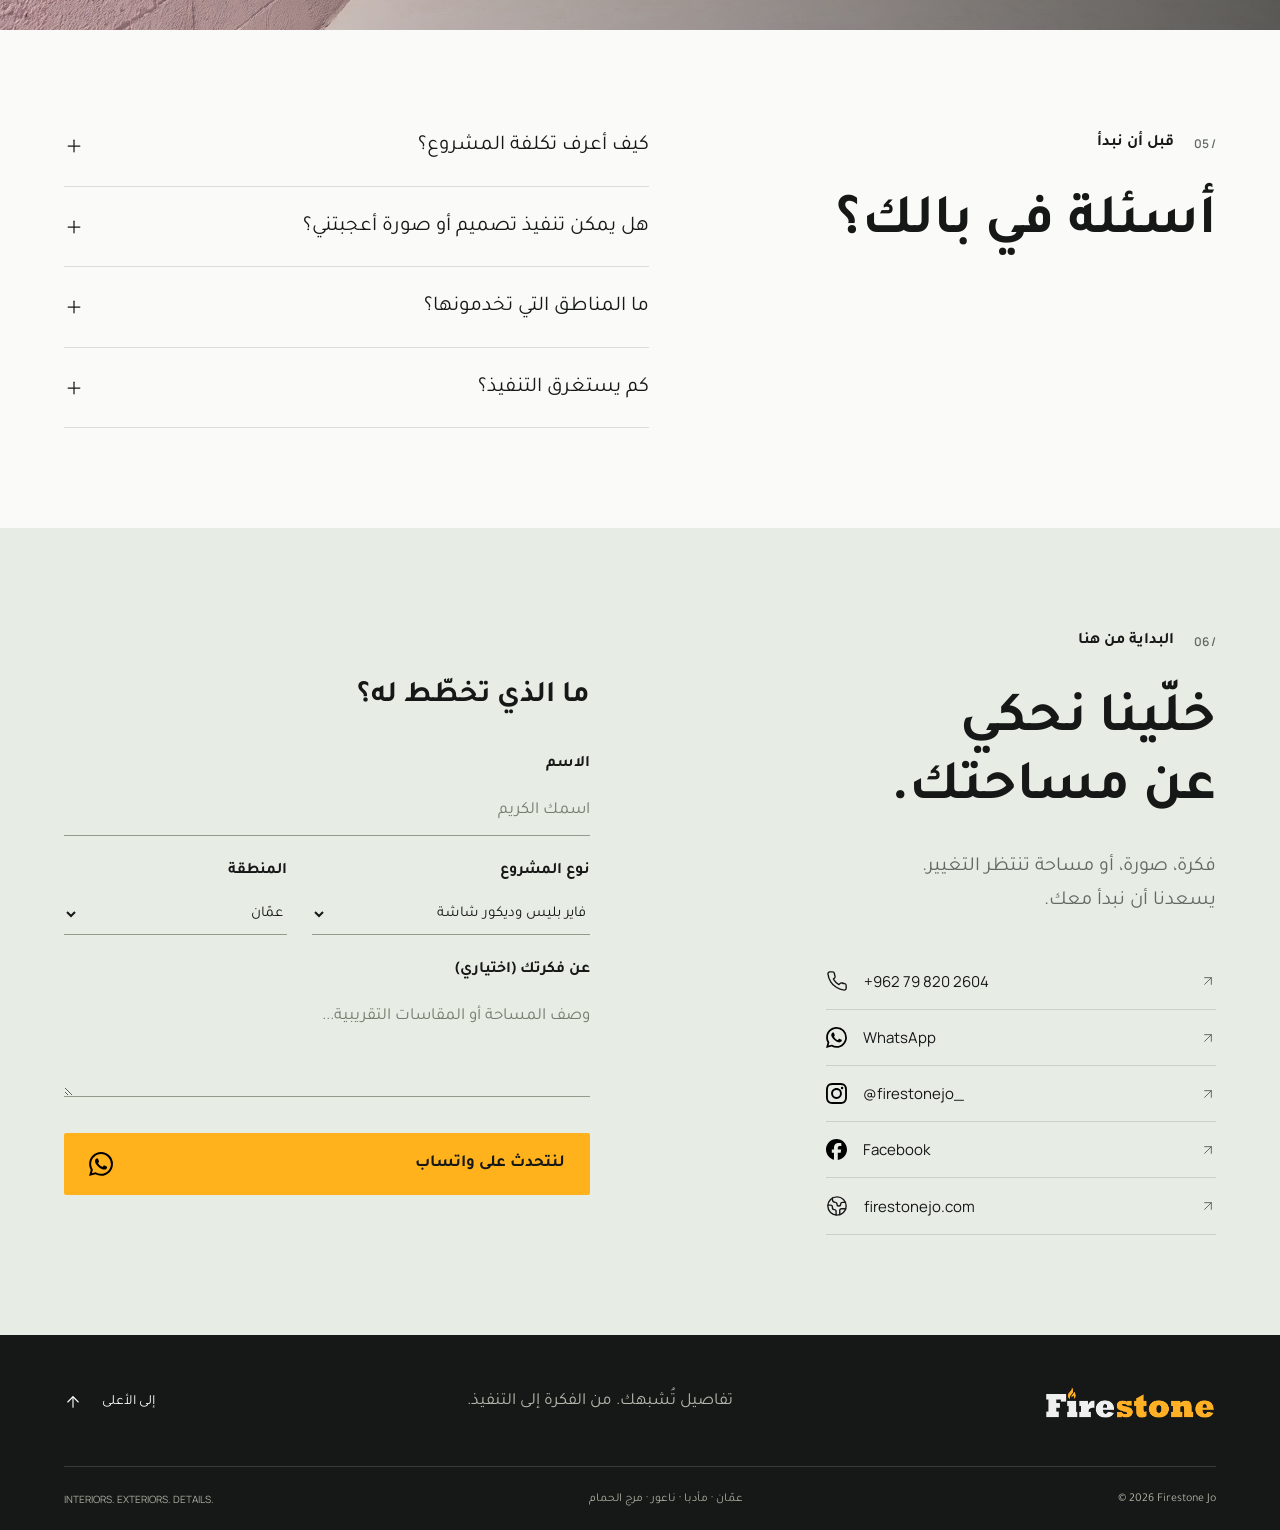
==== commit fc597356: "Add service pages for fireplaces, cladding and outdoor barbecues Each page has its own title, descri" ====
--- a/index.html
+++ b/index.html
@@ -731,6 +731,10 @@
                   ><span data-i18n="discussProject">احكِ لنا عن مشروعك</span
                   ><i data-lucide="arrow-up-right" class="directional"></i
                 ></a>
+                <a href="/fireplace" class="text-link service-more"
+                  ><span data-i18n="serviceDetails">تفاصيل الخدمة وصور الأعمال</span
+                  ><i data-lucide="arrow-up-right" class="directional"></i
+                ></a>
               </div>
             </details>
             <details class="service" data-service="1">
@@ -751,6 +755,10 @@
                   ><span data-i18n="discussProject">احكِ لنا عن مشروعك</span
                   ><i data-lucide="arrow-up-right" class="directional"></i
                 ></a>
+                <a href="/cladding" class="text-link service-more"
+                  ><span data-i18n="serviceDetails">تفاصيل الخدمة وصور الأعمال</span
+                  ><i data-lucide="arrow-up-right" class="directional"></i
+                ></a>
               </div>
             </details>
             <details class="service" data-service="2">
@@ -789,6 +797,10 @@
                   class="text-link"
                   data-service-choice="outdoor"
                   ><span data-i18n="discussProject">احكِ لنا عن مشروعك</span
+                  ><i data-lucide="arrow-up-right" class="directional"></i
+                ></a>
+                <a href="/outdoor-bbq" class="text-link service-more"
+                  ><span data-i18n="serviceDetails">تفاصيل الخدمة وصور الأعمال</span
                   ><i data-lucide="arrow-up-right" class="directional"></i
                 ></a>
               </div>
--- a/styles.css
+++ b/styles.css
@@ -688,6 +688,15 @@
   font-size: 15px;
   color: var(--yellow);
 }
+.service-body .service-more {
+  color: #fff;
+  margin-inline-start: 32px;
+}
+@media (max-width: 660px) {
+  .service-body .service-more {
+    margin: 18px 0 0;
+  }
+}
 .steps {
   display: grid;
   grid-template-columns: repeat(3, 1fr);
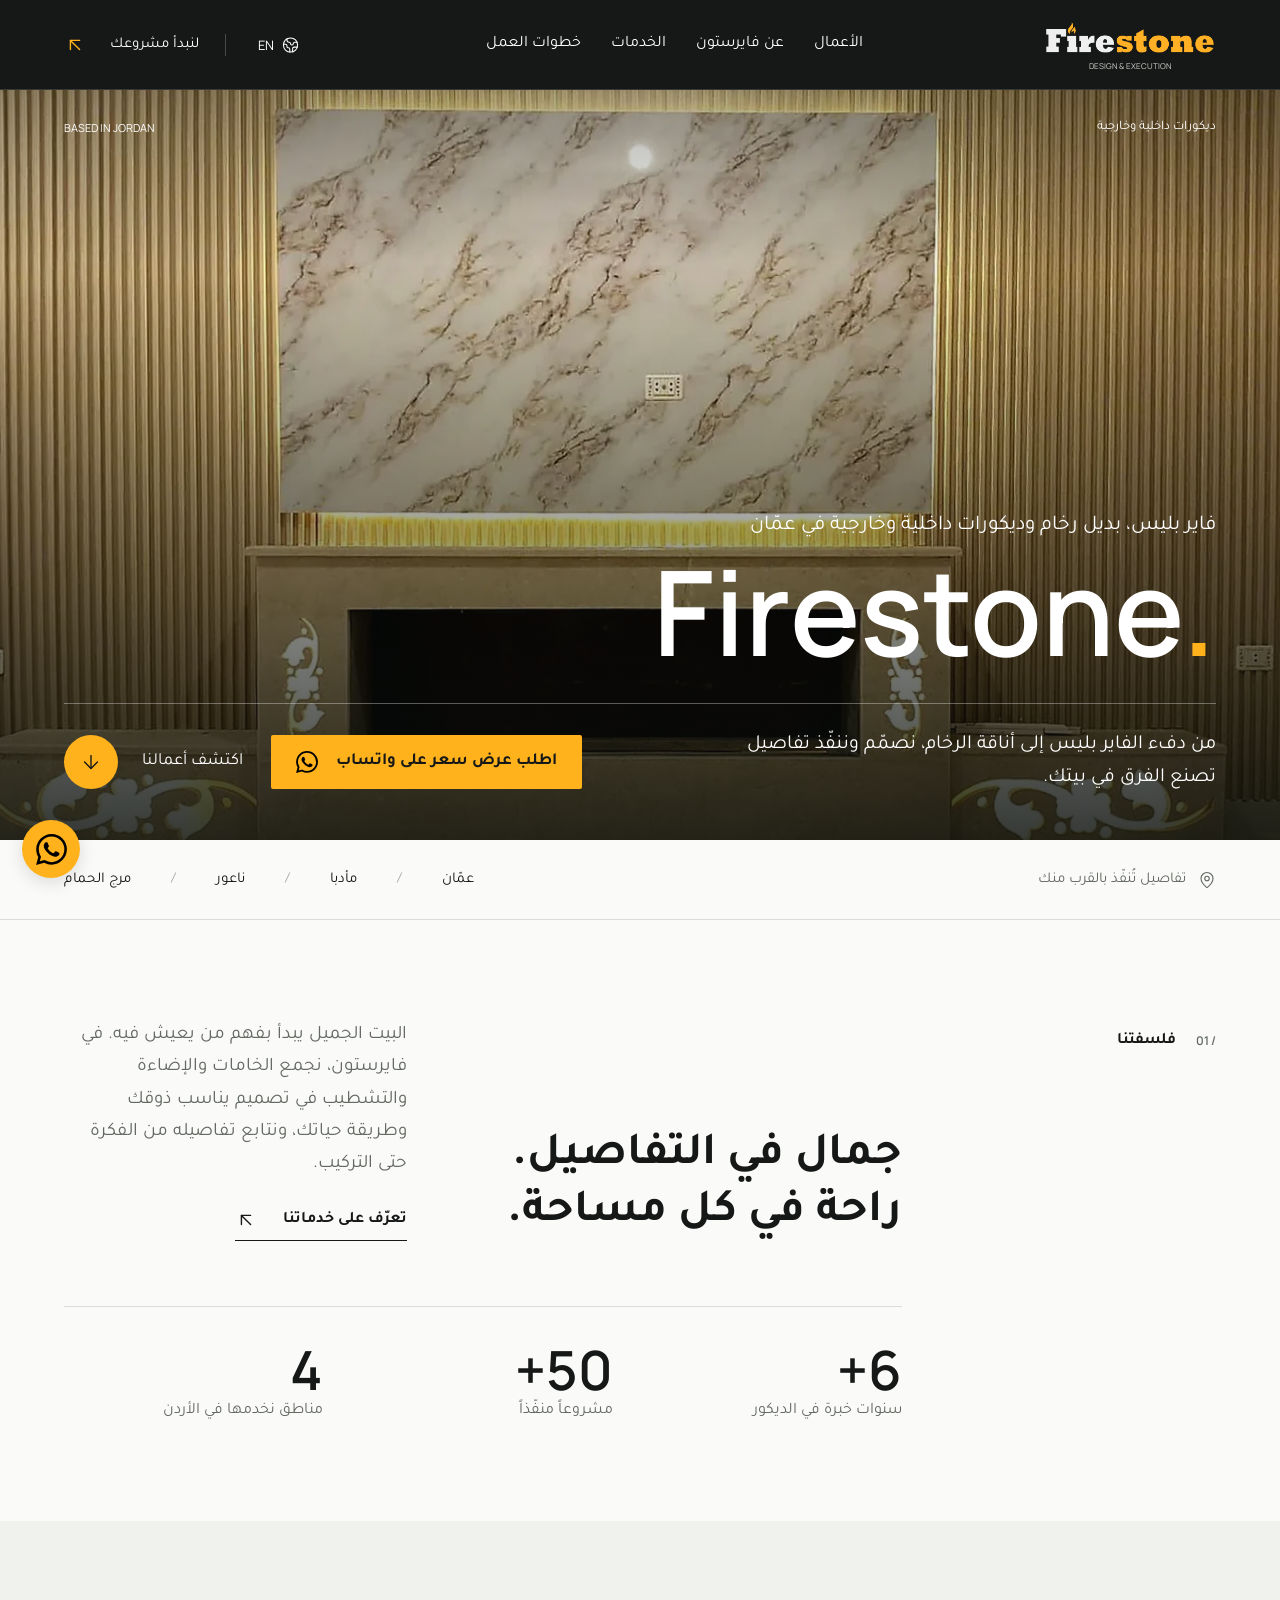
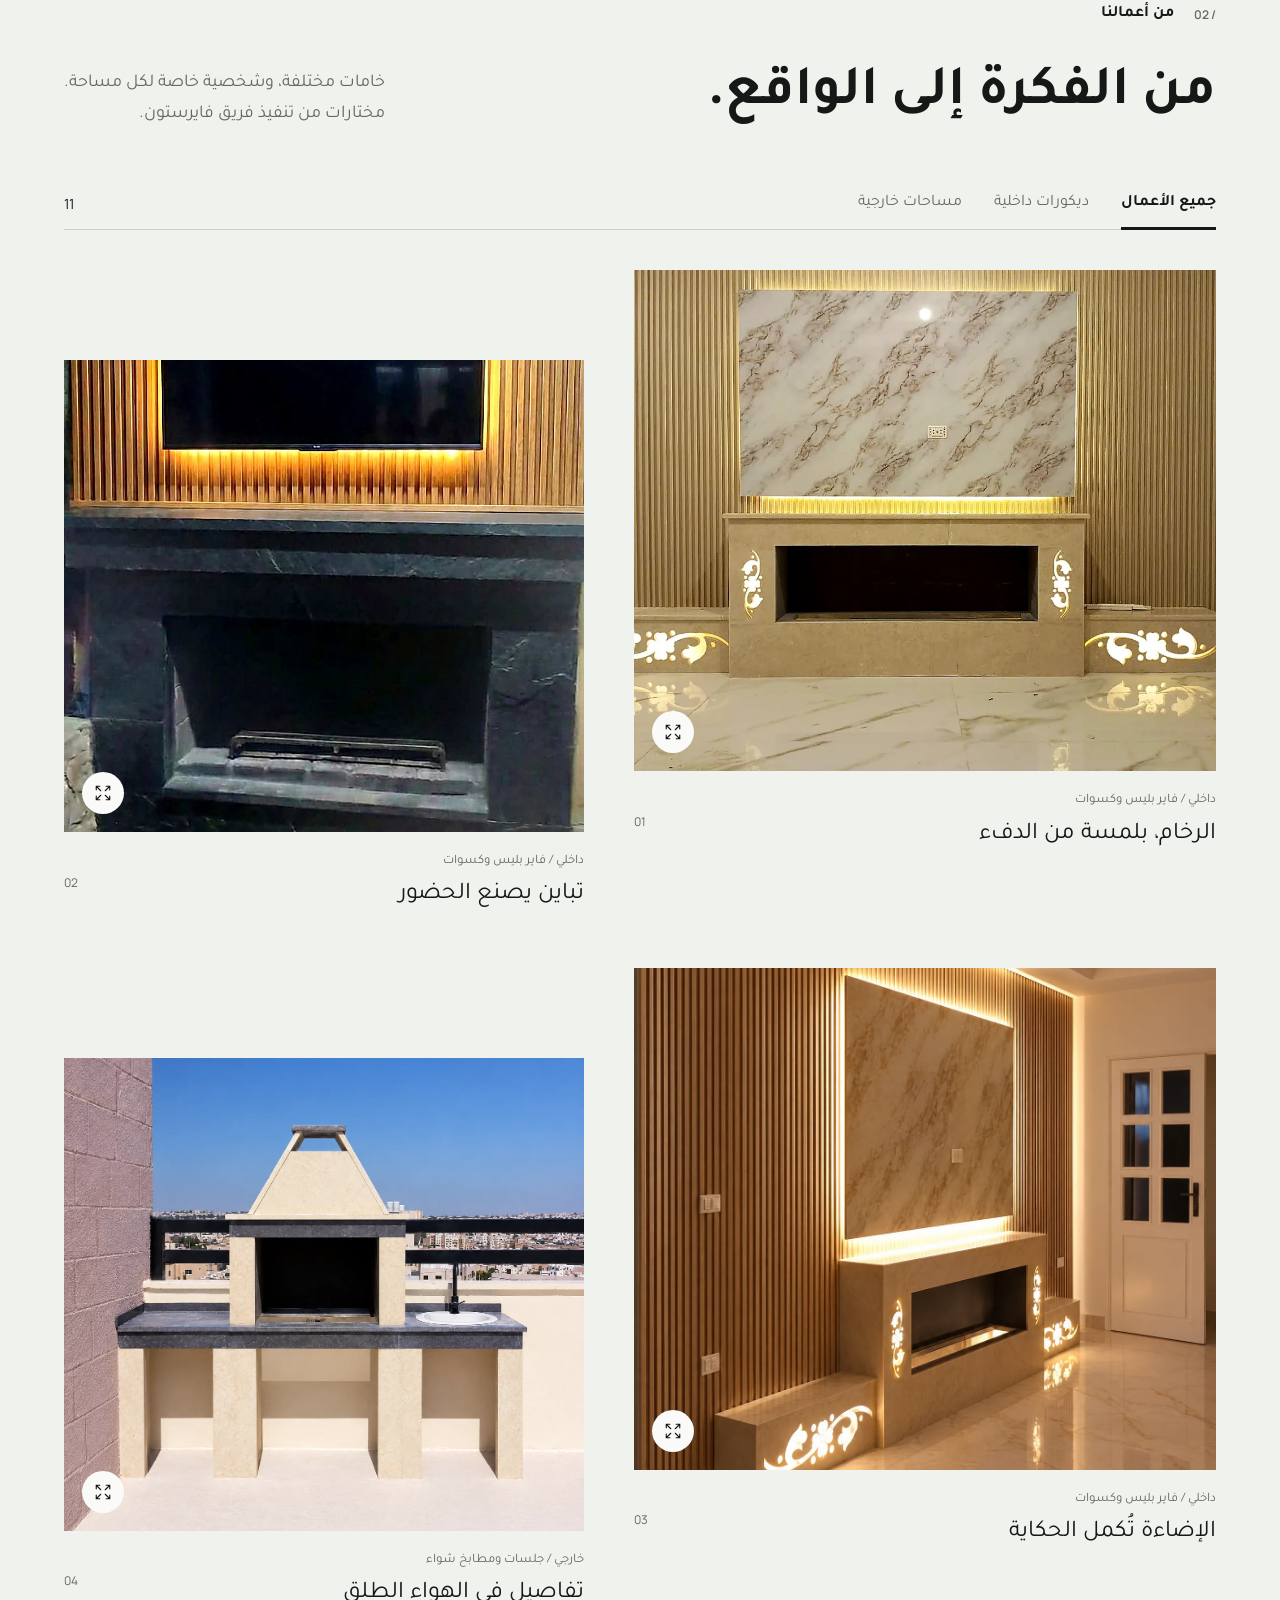
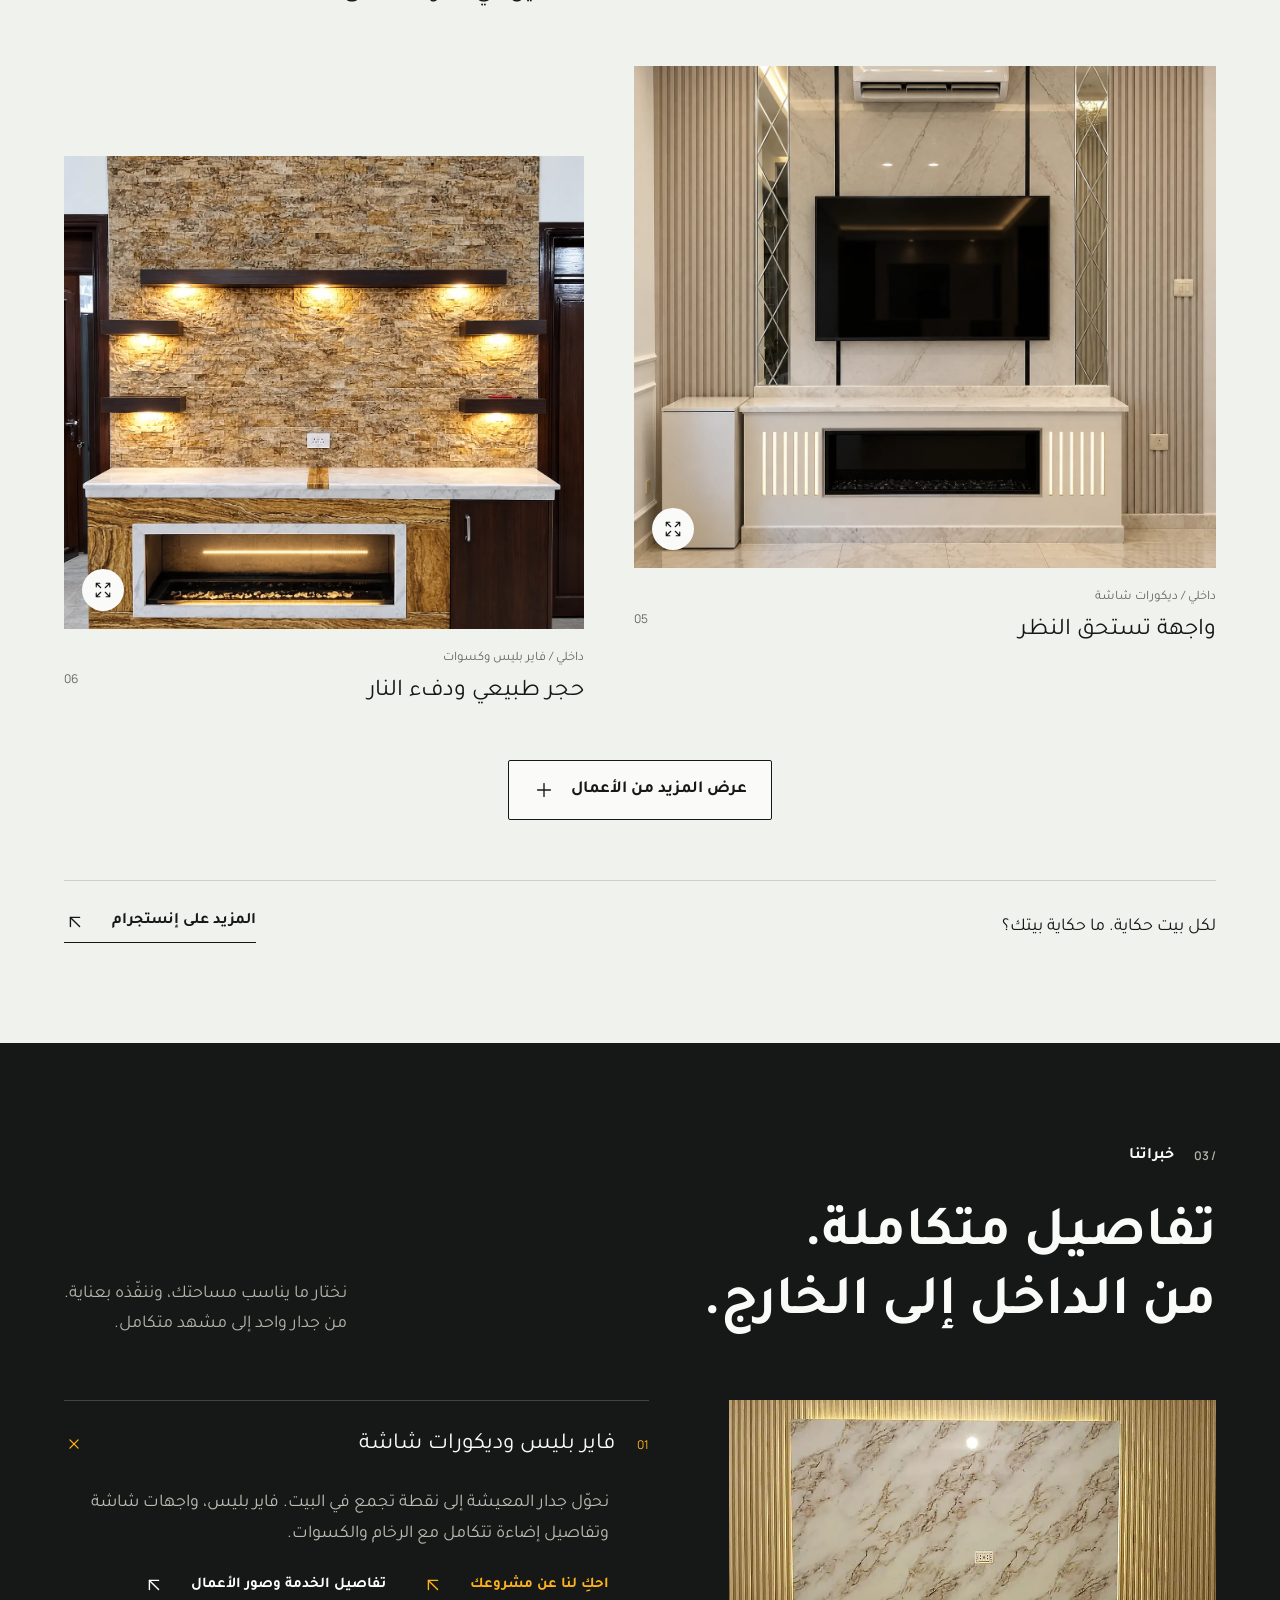
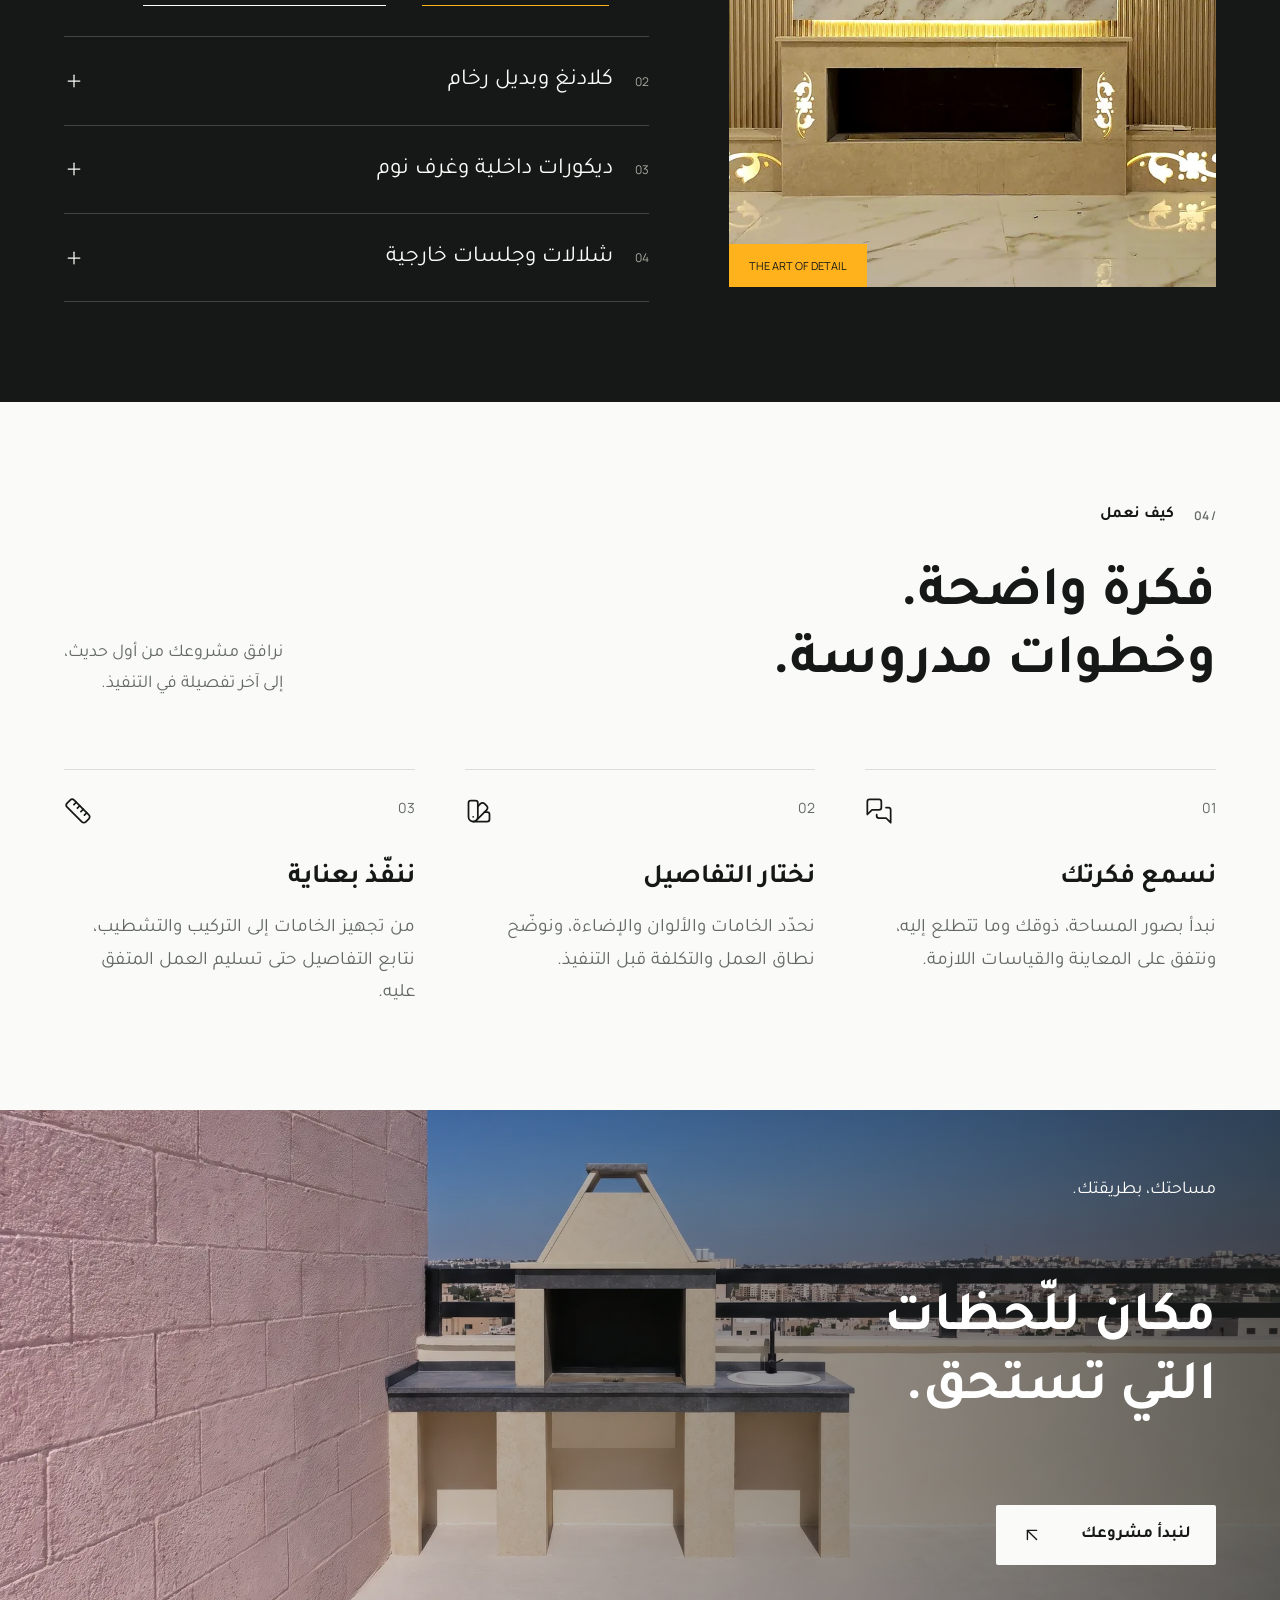
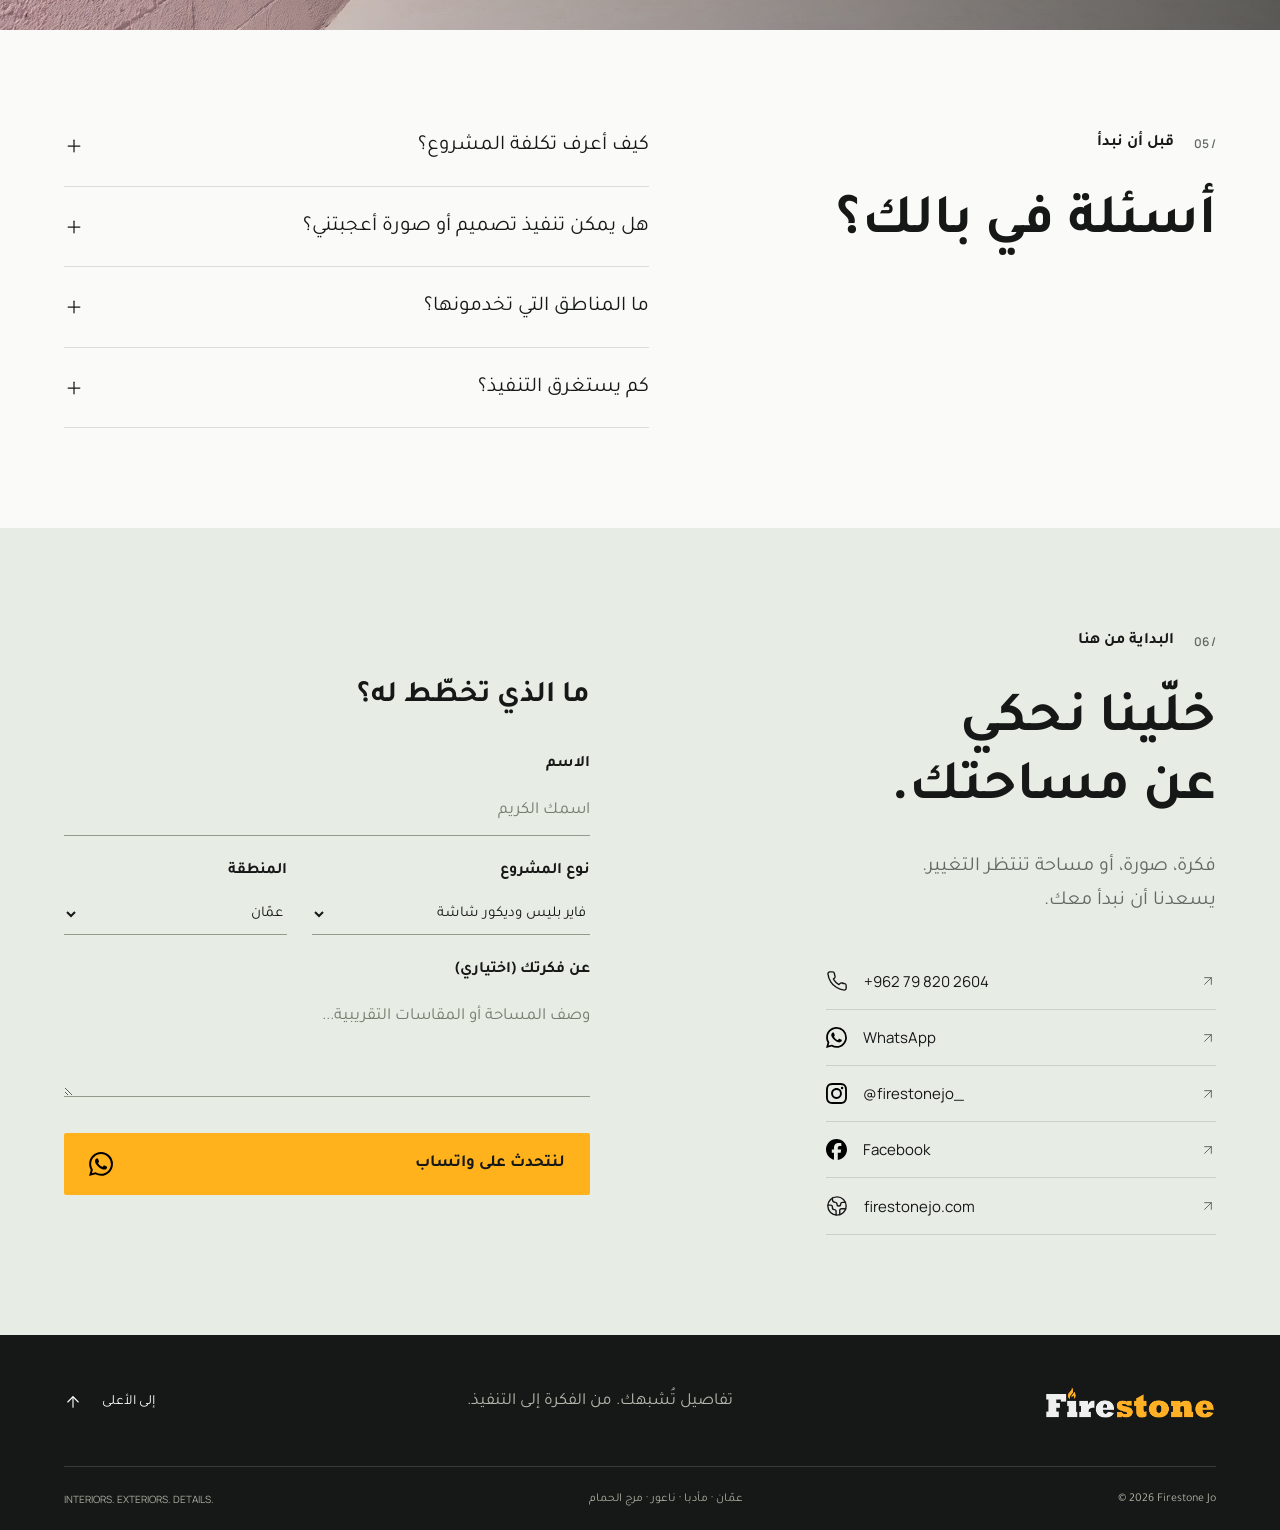
==== commit ff6c4794: "Manage contact details and a phone-only banner image from /admin Contact info (phone, WhatsApp, Inst" ====
--- a/index.html
+++ b/index.html
@@ -30,7 +30,11 @@
     <link rel="alternate" hreflang="ar" href="https://firestonejo.com/" />
     <link rel="alternate" hreflang="en" href="https://firestonejo.com/?lang=en" />
     <link rel="alternate" hreflang="x-default" href="https://firestonejo.com/" />
-    <link rel="icon" href="assets/firestone-logo-mark.png" />
+    <link rel="icon" href="/favicon.ico" sizes="48x48" />
+    <link rel="icon" type="image/png" sizes="32x32" href="/assets/icons/favicon-32.png" />
+    <link rel="icon" type="image/png" sizes="192x192" href="/assets/icons/icon-192.png" />
+    <link rel="apple-touch-icon" href="/assets/icons/apple-touch-icon.png" />
+    <link rel="manifest" href="/site.webmanifest" />
     <link
       rel="preload"
       href="assets/tajawal-regular.woff2"
@@ -169,6 +173,7 @@
     <script src="assets/supabase.js" defer></script>
     <script src="cms-config.js" defer></script>
     <script src="cms.js" defer></script>
+    <script src="contact.js" defer></script>
     <script src="script.js" defer></script>
     <script src="/_vercel/insights/script.js" defer></script>
   </head>
@@ -237,7 +242,7 @@
           </picture>
           <img
             class="hero-slide"
-            src="assets/work-31-hero.webp"
+            src="assets/work-31-hero.webp?v=20261026c"
             width="1920"
             height="1080"
             alt=""
@@ -943,7 +948,7 @@
           </p>
           <div class="contact-links" dir="ltr">
             <a href="tel:+962798202604"
-              ><i data-lucide="phone"></i><span>+962 79 820 2604</span
+              ><i data-lucide="phone"></i><span data-contact="phone-label">+962 79 820 2604</span
               ><i data-lucide="arrow-up-right"></i></a
             ><a
               href="https://wa.me/962798202604"
@@ -965,7 +970,7 @@
                 src="assets/instagram.svg"
                 alt=""
                 width="22"
-                height="22" /><span>@firestonejo_</span
+                height="22" /><span data-contact="instagram-label">@firestonejo_</span
               ><i data-lucide="arrow-up-right"></i></a
             ><a
               href="https://facebook.com/profile.php?id=61588688032575"
@@ -977,6 +982,17 @@
                 alt=""
                 width="22"
                 height="22" /><span>Facebook</span
+              ><i data-lucide="arrow-up-right"></i></a
+            ><a
+              href="#"
+              data-contact="tiktok"
+              target="_blank"
+              rel="noopener noreferrer"
+              hidden
+              ><i data-lucide="music-2"></i><span>TikTok</span
+              ><i data-lucide="arrow-up-right"></i></a
+            ><a href="#" data-contact="email" hidden
+              ><i data-lucide="mail"></i><span data-contact="email-label"></span
               ><i data-lucide="arrow-up-right"></i></a
             ><a href="https://firestonejo.com"
               ><i data-lucide="globe-2"></i><span>firestonejo.com</span
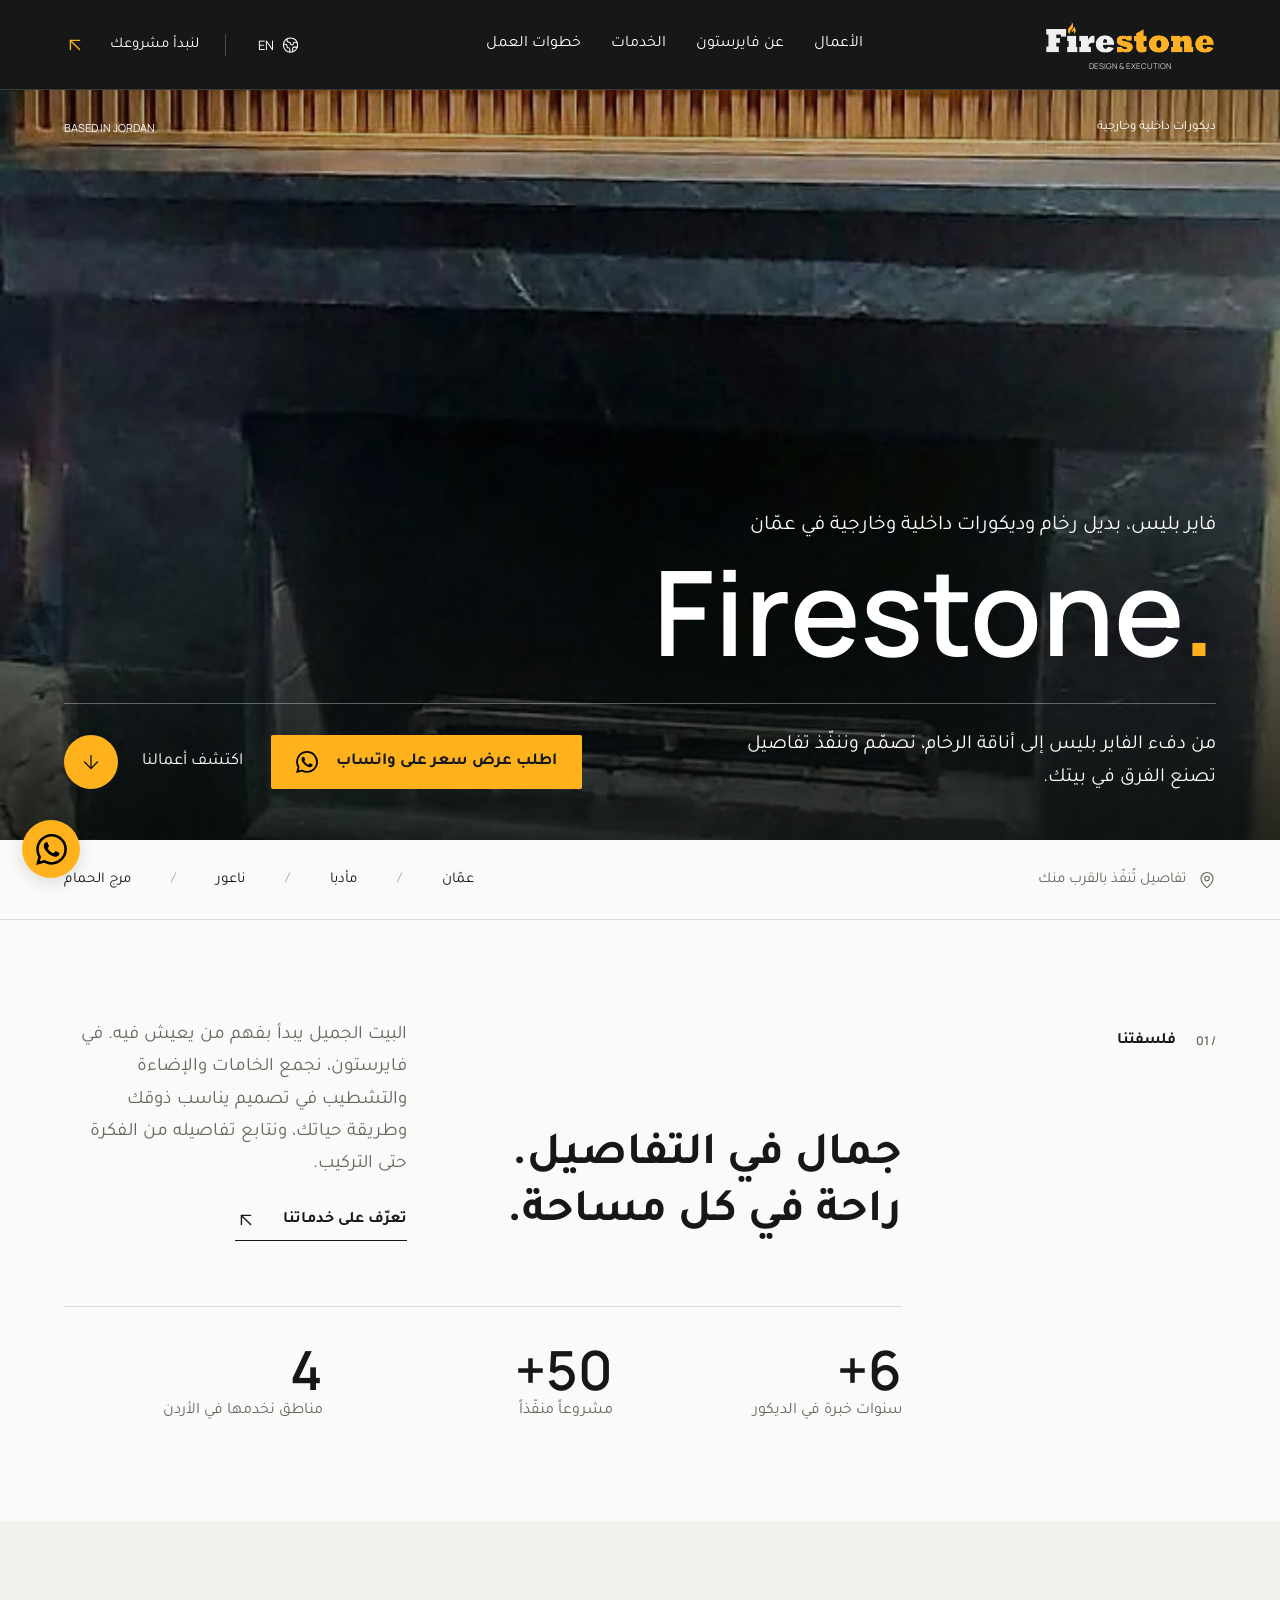
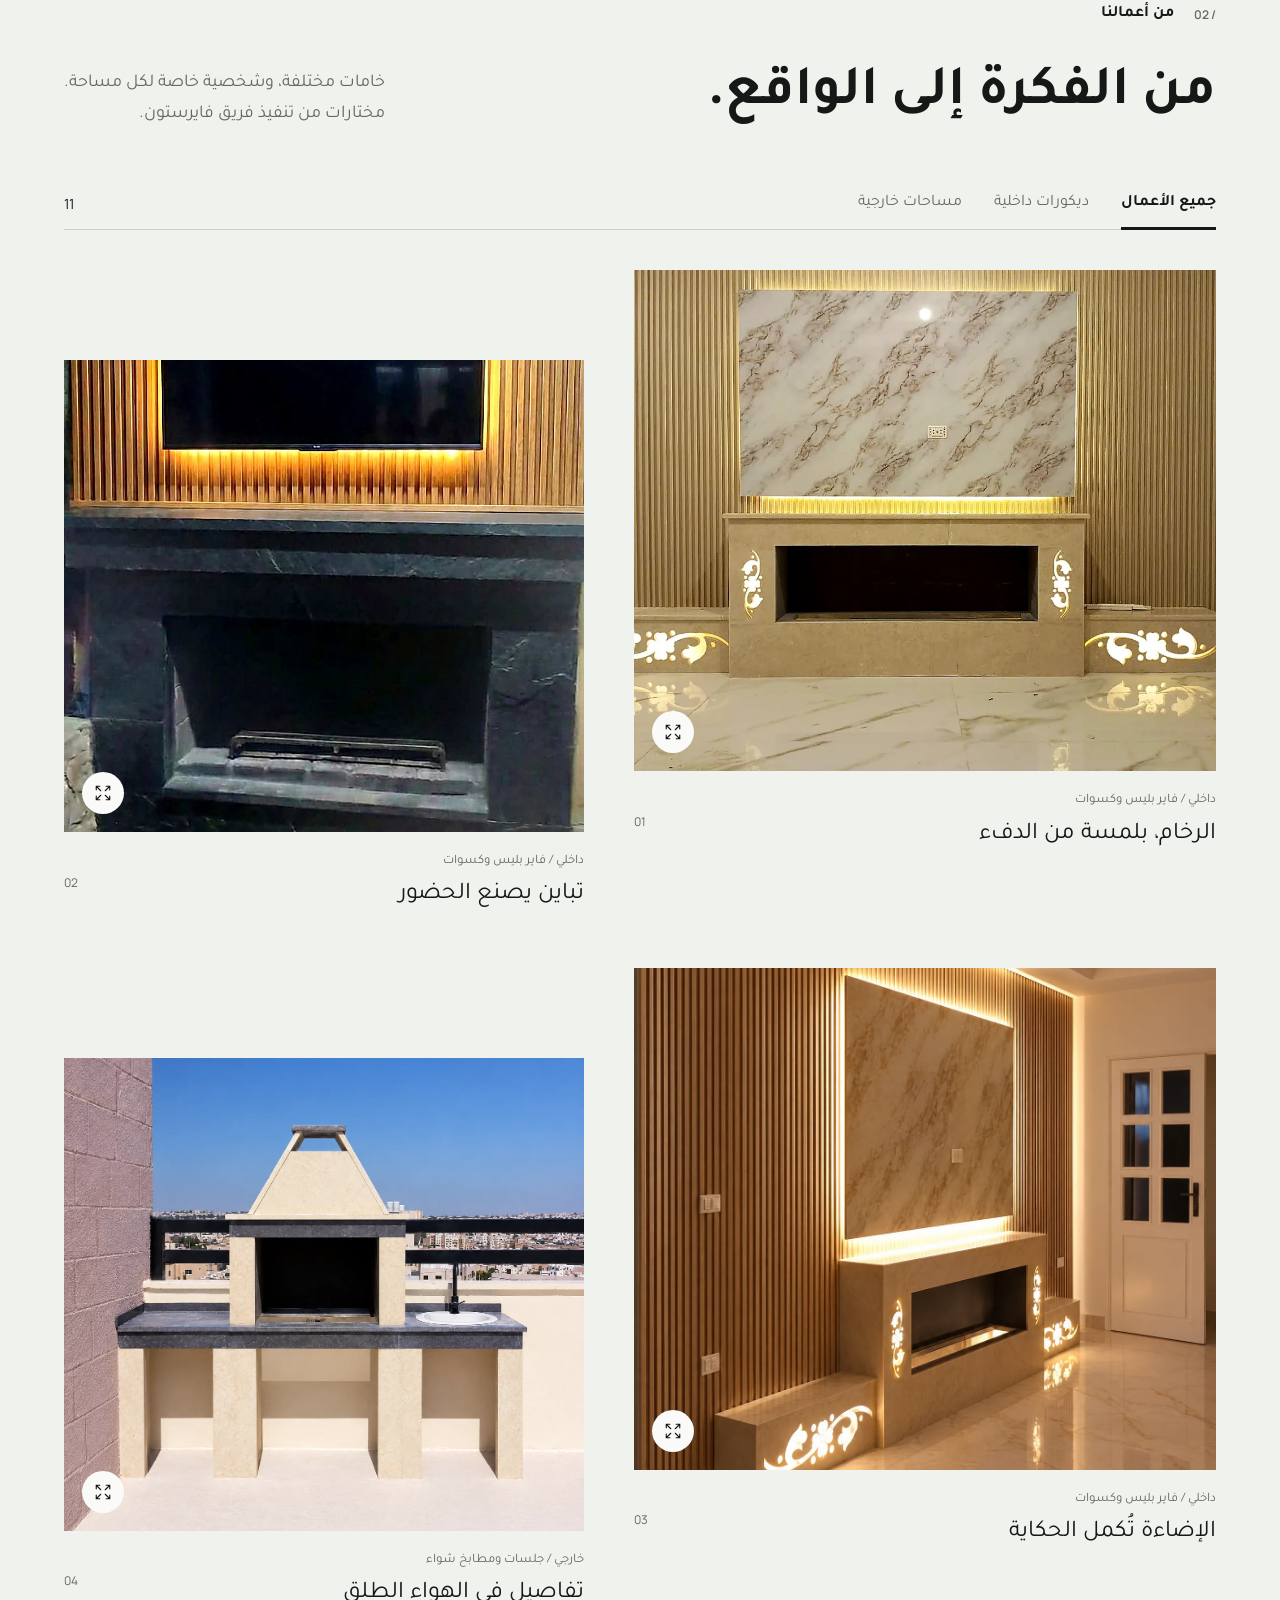
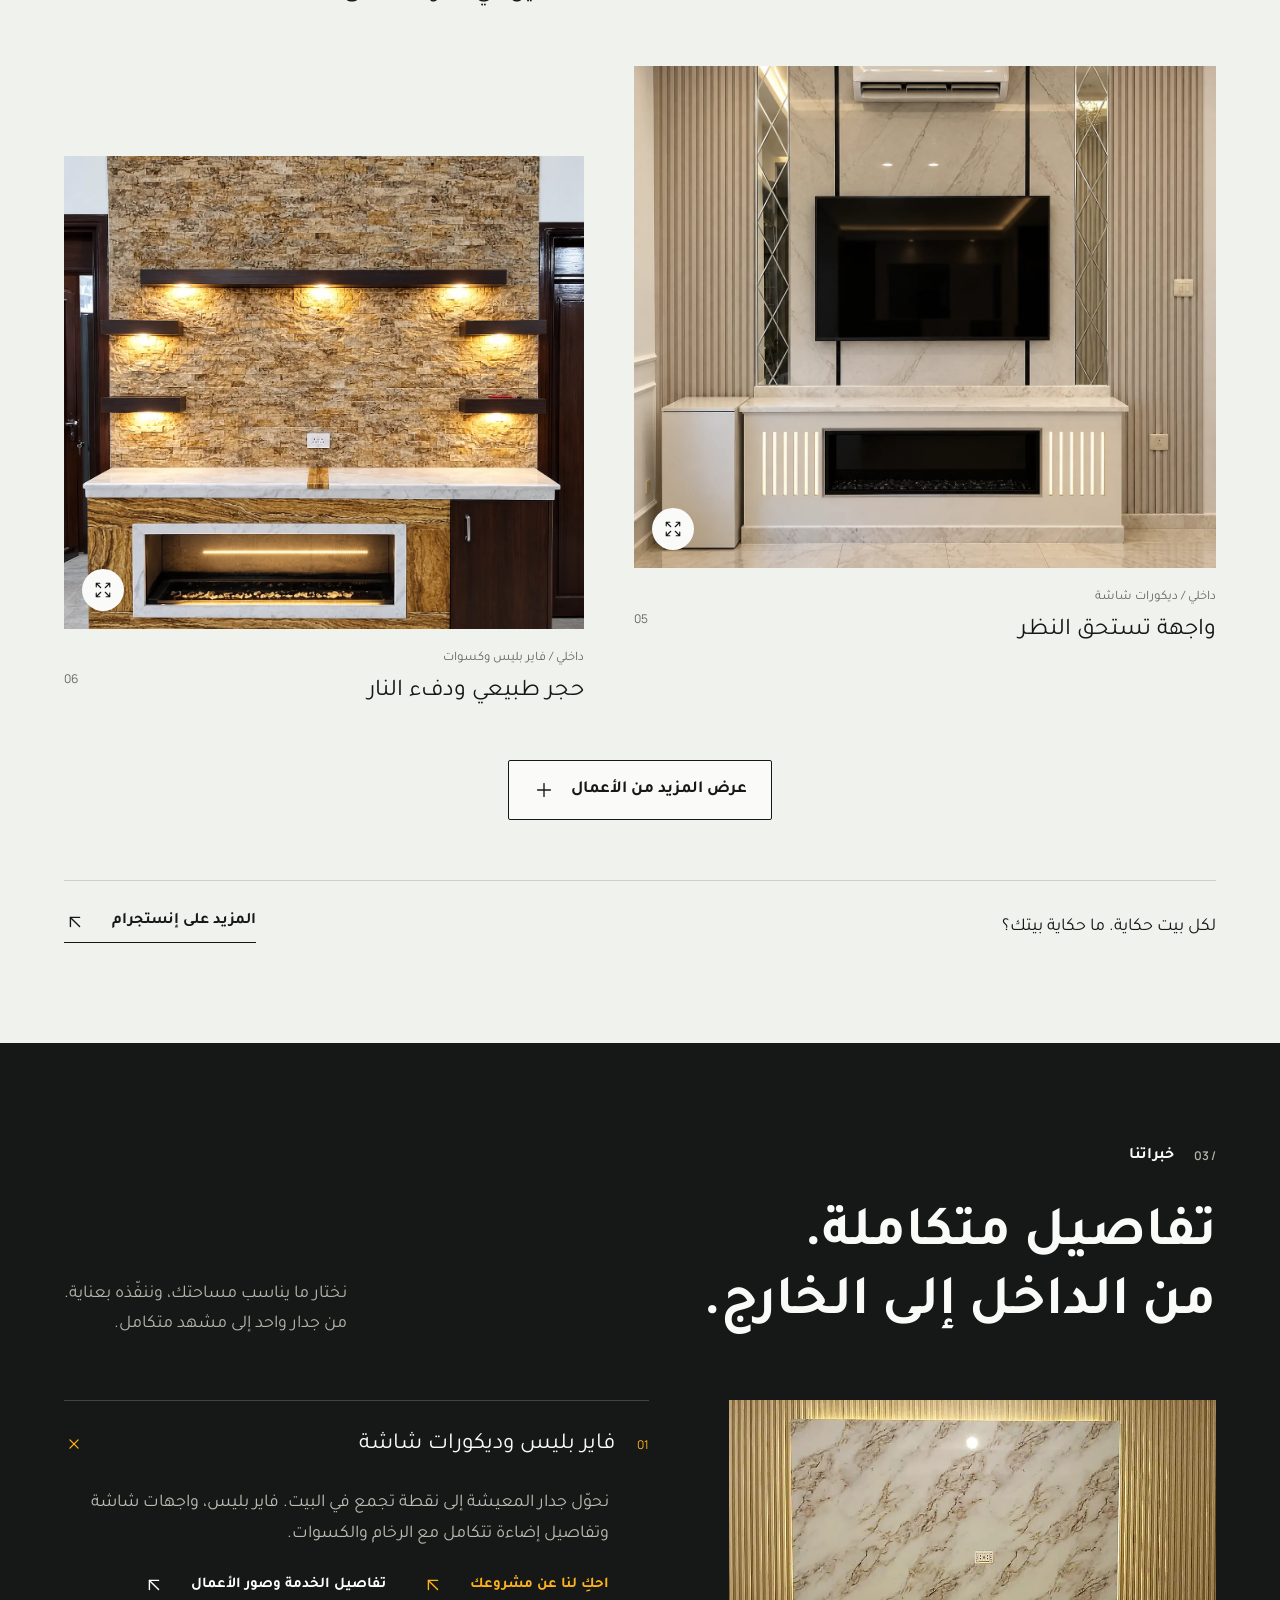
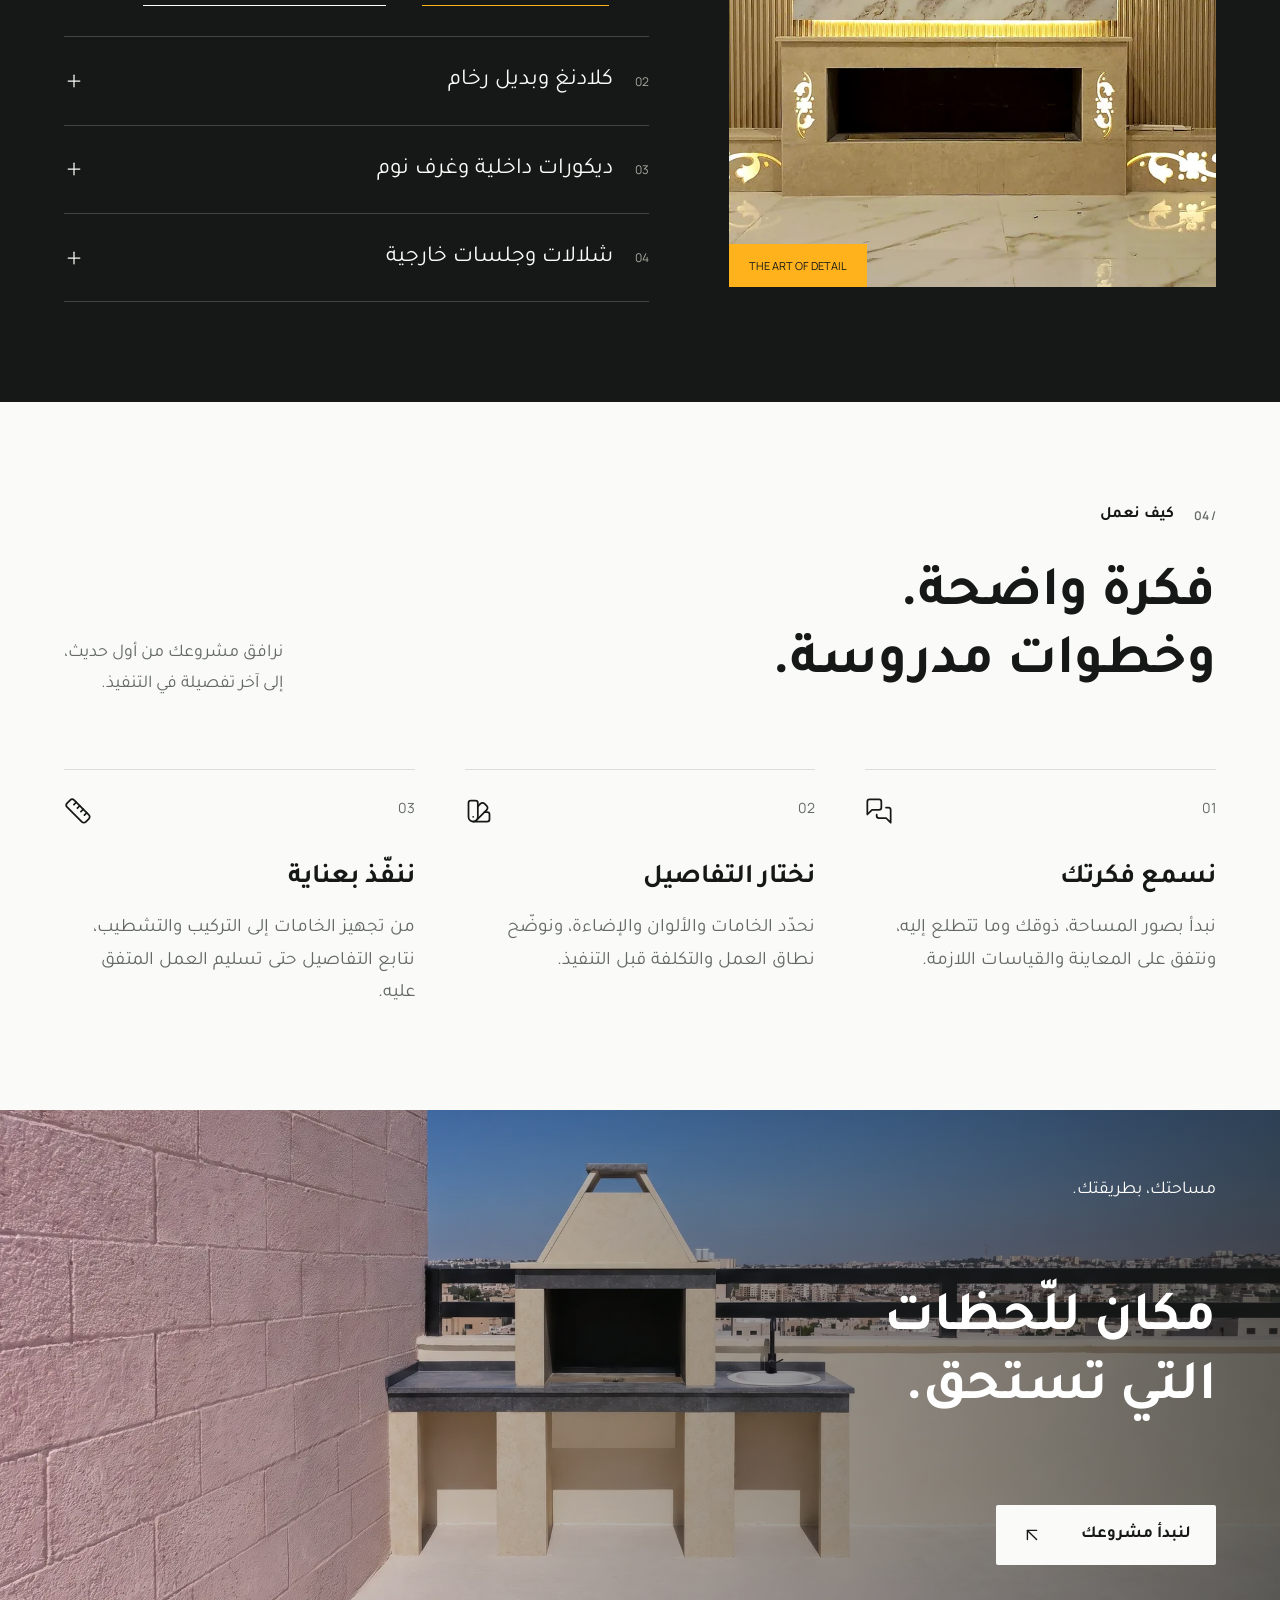
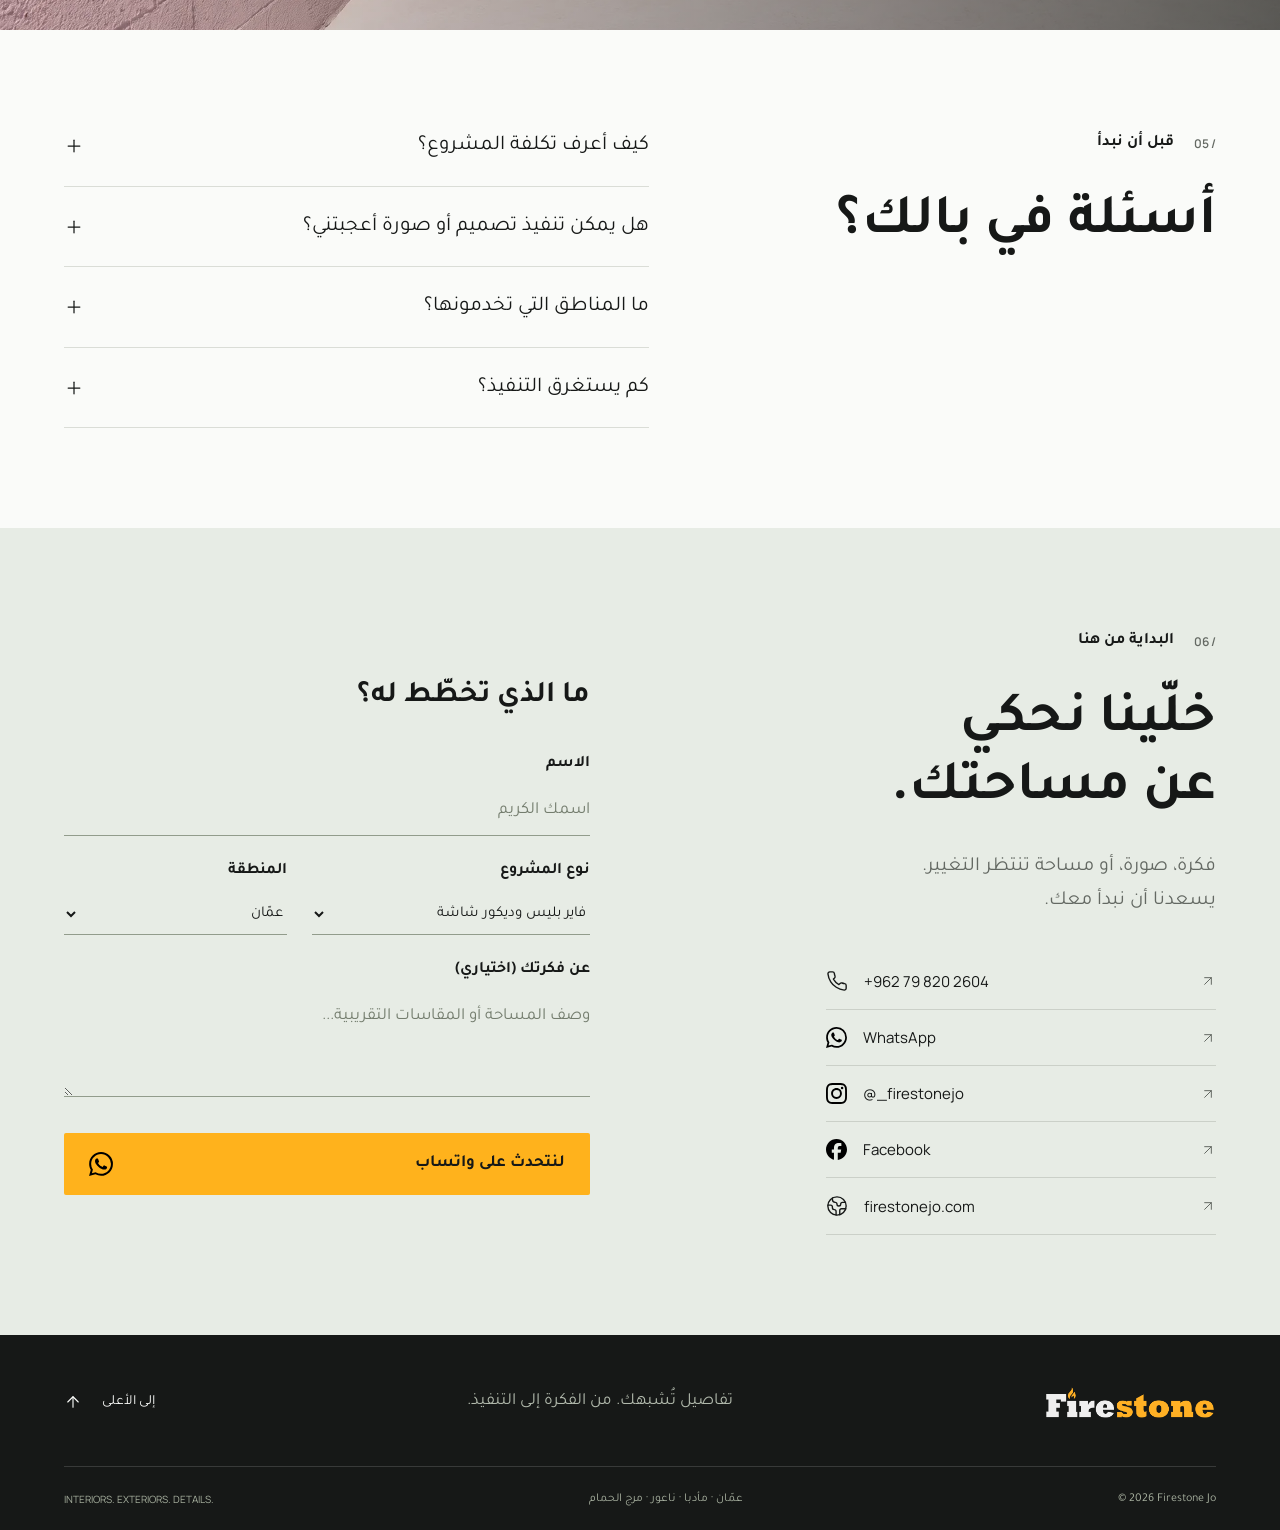
==== commit f3273e9e: "Tighten sitemap and indexing signals for Search Console - sitemap.xml: x-default hreflang, image ent" ====
--- a/index.html
+++ b/index.html
@@ -26,7 +26,18 @@
     <meta property="og:locale" content="ar_JO" />
     <meta property="og:locale:alternate" content="en_US" />
     <meta property="og:site_name" content="Firestone Jo" />
-    <link rel="canonical" href="https://firestonejo.com/" />
+    <script>
+      // One canonical per language URL: / (Arabic) and /?lang=en (English).
+      (function () {
+        var link = document.createElement("link");
+        link.rel = "canonical";
+        link.href =
+          new URLSearchParams(location.search).get("lang") === "en"
+            ? "https://firestonejo.com/?lang=en"
+            : "https://firestonejo.com/";
+        document.head.appendChild(link);
+      })();
+    </script>
     <link rel="alternate" hreflang="ar" href="https://firestonejo.com/" />
     <link rel="alternate" hreflang="en" href="https://firestonejo.com/?lang=en" />
     <link rel="alternate" hreflang="x-default" href="https://firestonejo.com/" />
@@ -82,7 +93,7 @@
         }
       ],
       "sameAs": [
-        "https://www.instagram.com/firestonejo_/",
+        "https://www.instagram.com/_firestonejo/",
         "https://facebook.com/profile.php?id=61588688032575"
       ],
       "contactPoint": {
@@ -682,7 +693,7 @@
           <span data-i18n="workFooter">لكل بيت حكاية. ما حكاية بيتك؟</span
           ><a
             class="text-link"
-            href="https://www.instagram.com/firestonejo_/"
+            href="https://www.instagram.com/_firestonejo/"
             target="_blank"
             rel="noopener noreferrer"
             ><span data-i18n="moreInstagram">المزيد على إنستجرام</span
@@ -962,7 +973,7 @@
                 height="22" /><span>WhatsApp</span
               ><i data-lucide="arrow-up-right"></i></a
             ><a
-              href="https://www.instagram.com/firestonejo_/"
+              href="https://www.instagram.com/_firestonejo/"
               target="_blank"
               rel="noopener noreferrer"
               ><img
@@ -970,7 +981,7 @@
                 src="assets/instagram.svg"
                 alt=""
                 width="22"
-                height="22" /><span data-contact="instagram-label">@firestonejo_</span
+                height="22" /><span data-contact="instagram-label">@_firestonejo</span
               ><i data-lucide="arrow-up-right"></i></a
             ><a
               href="https://facebook.com/profile.php?id=61588688032575"
